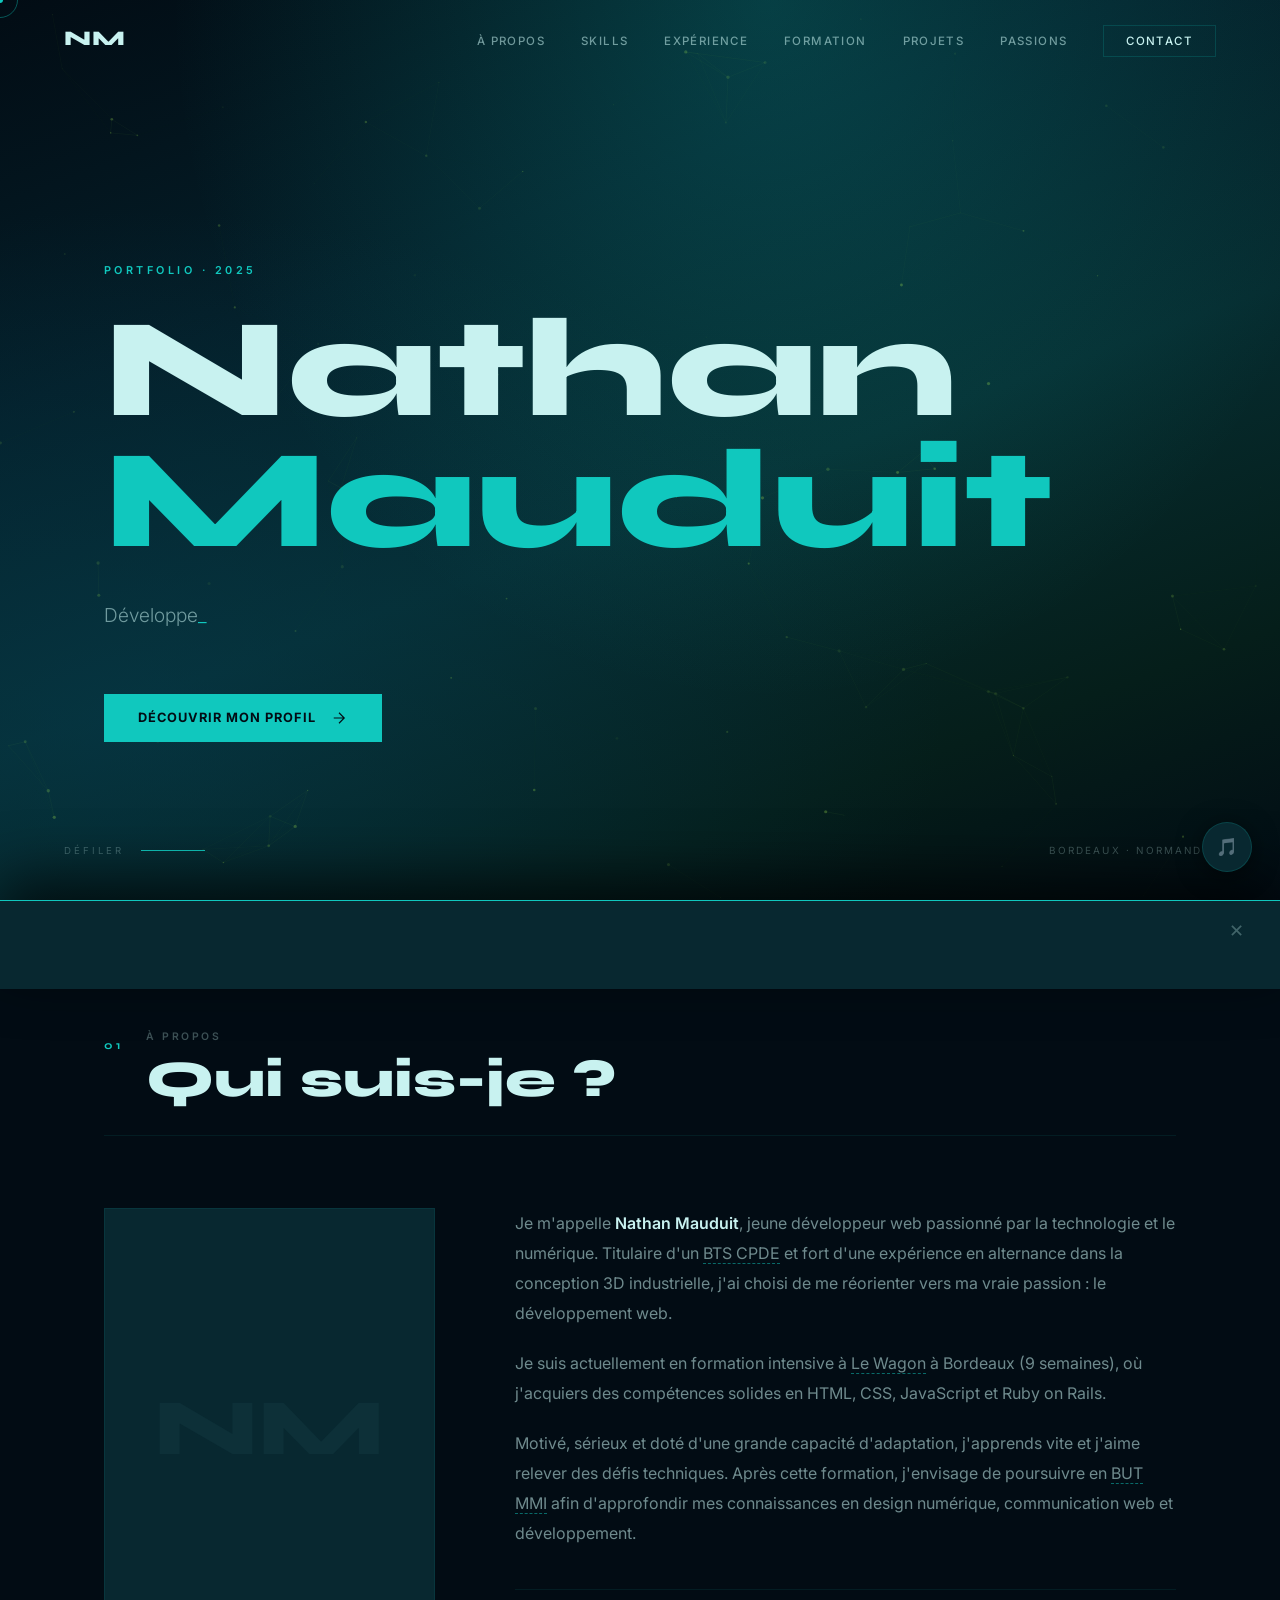
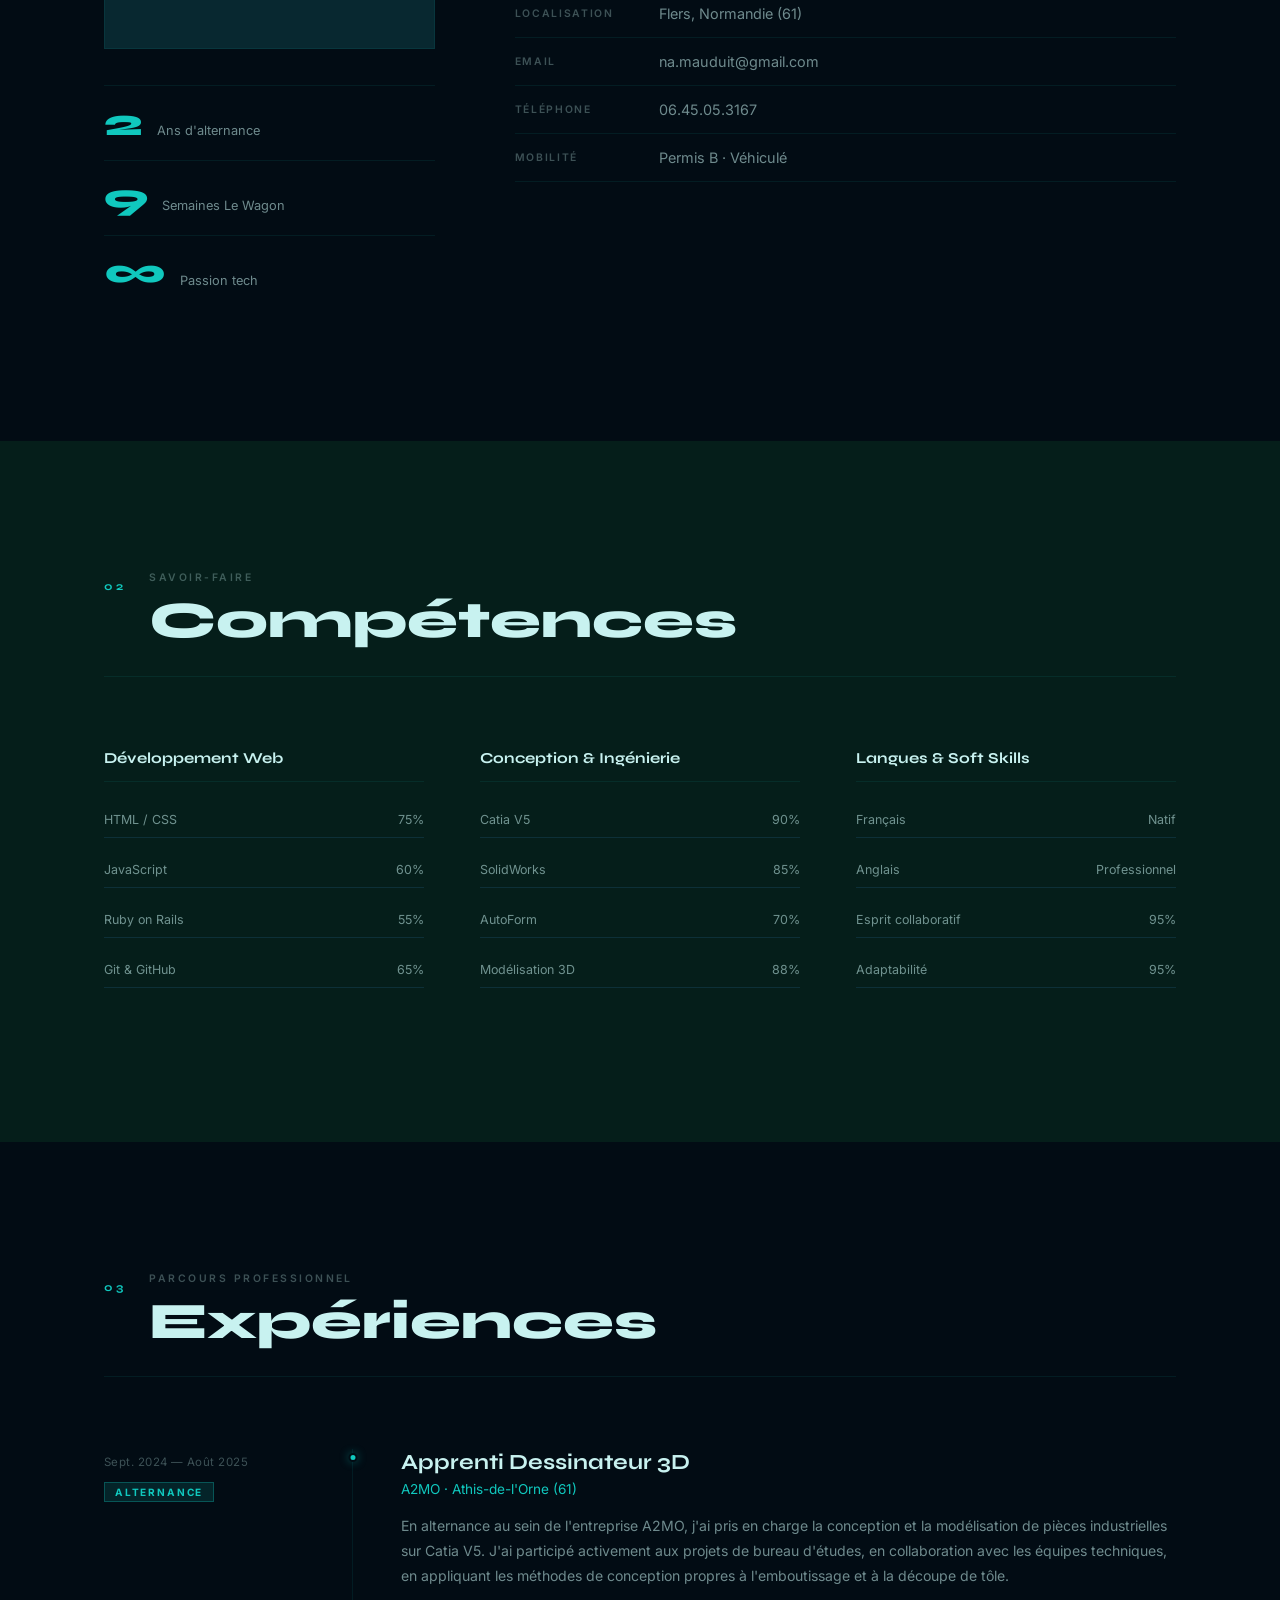
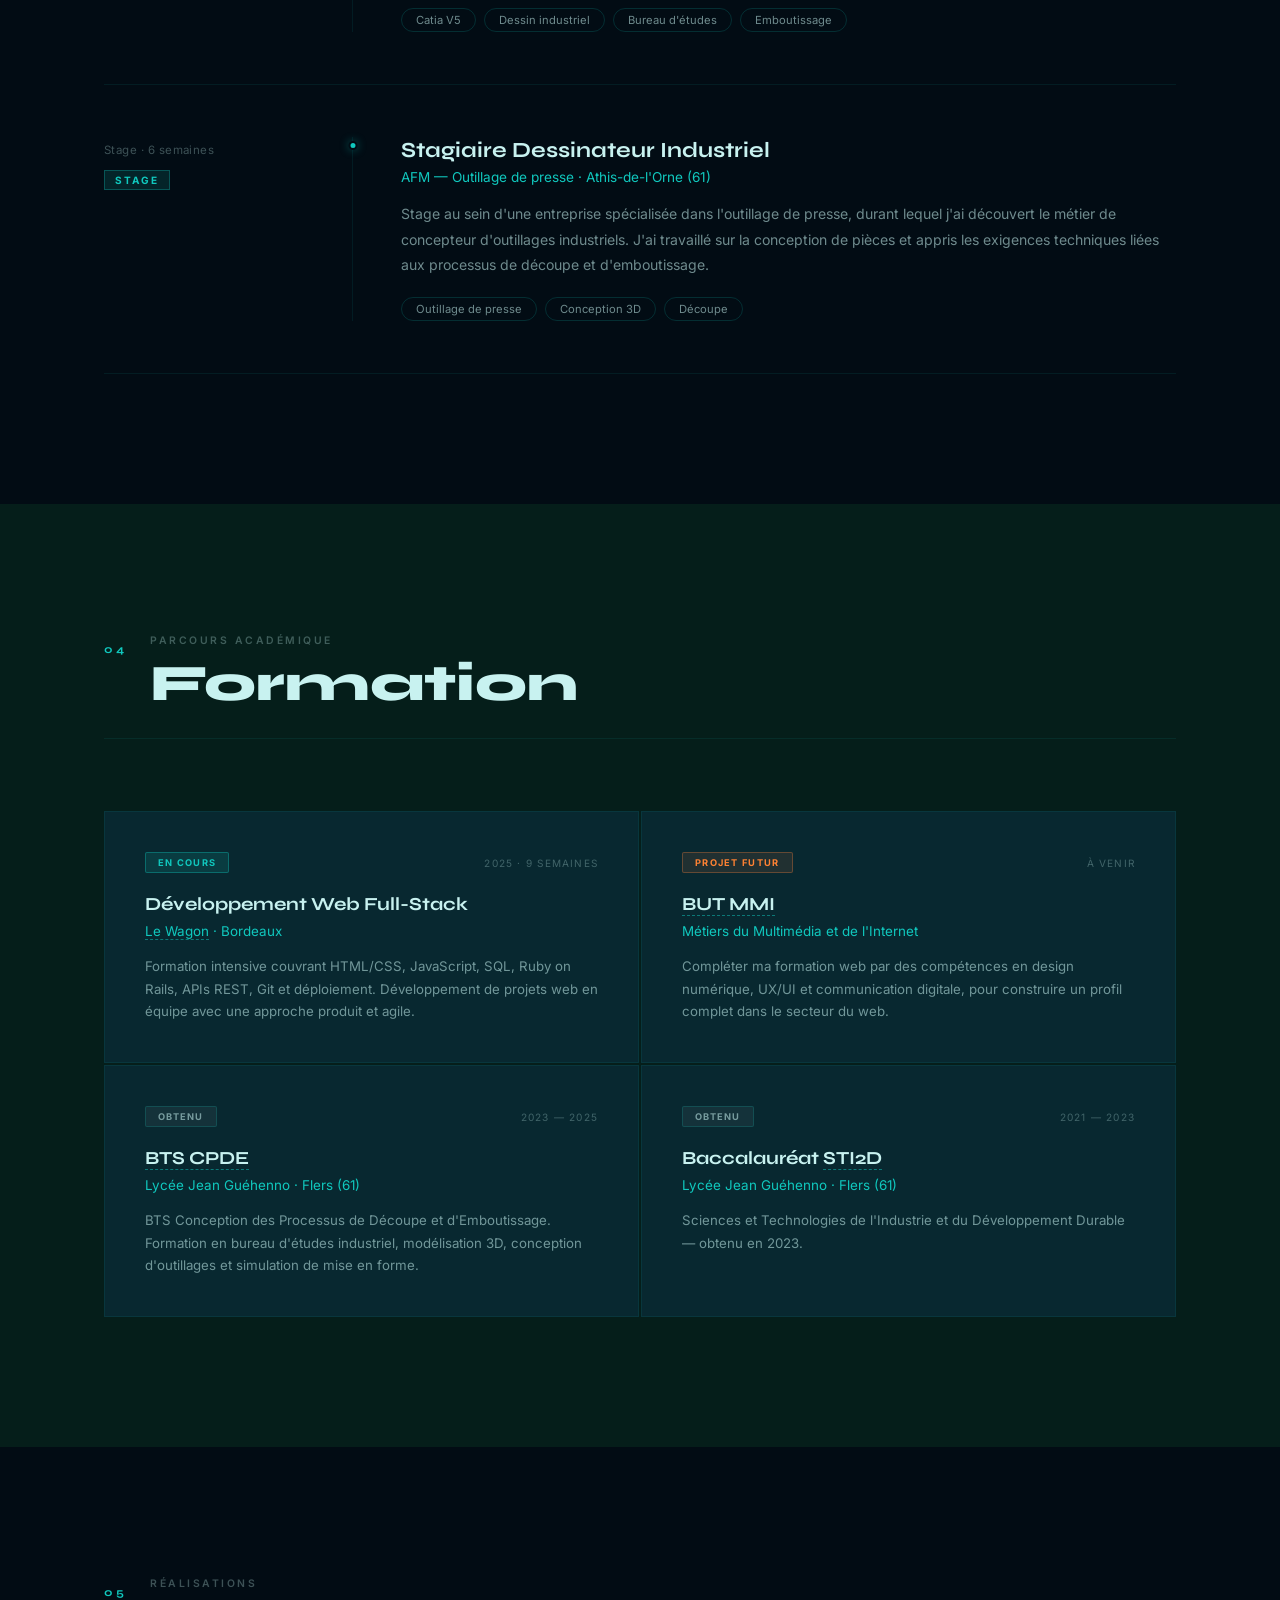
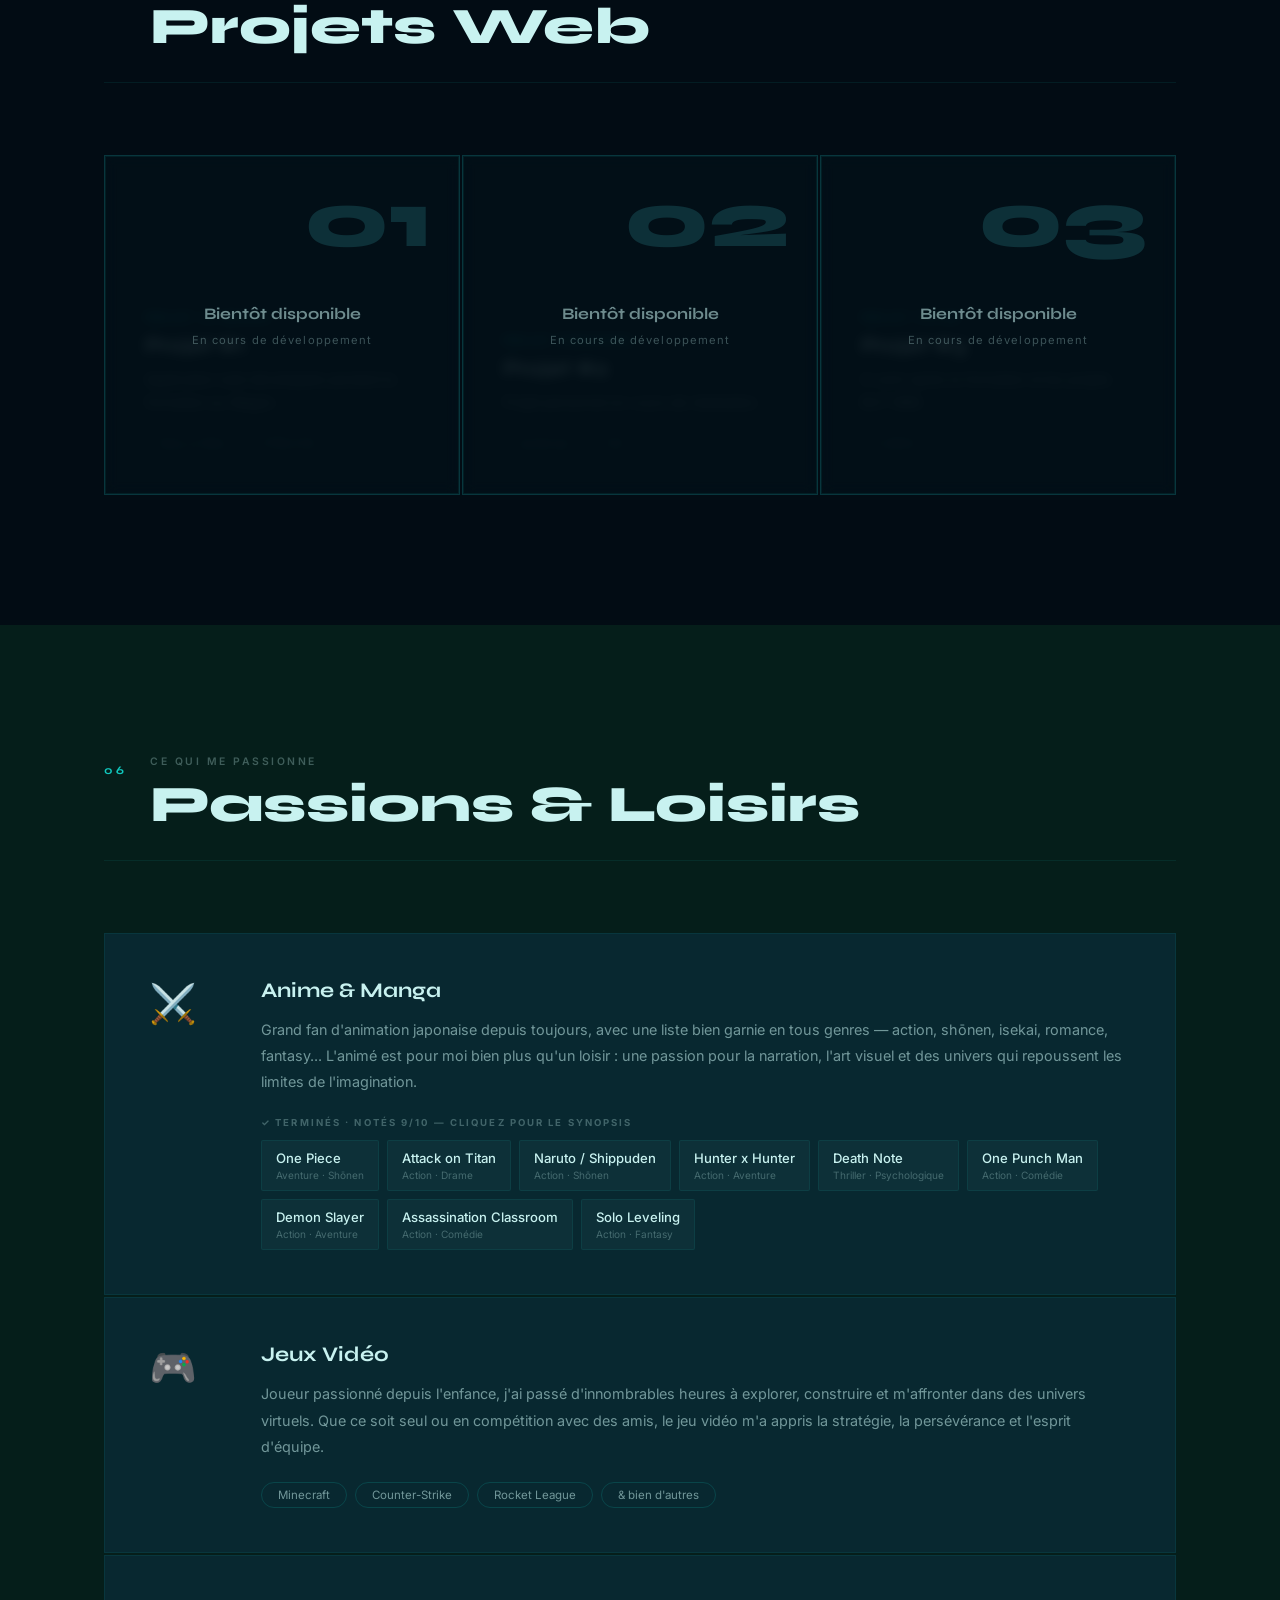
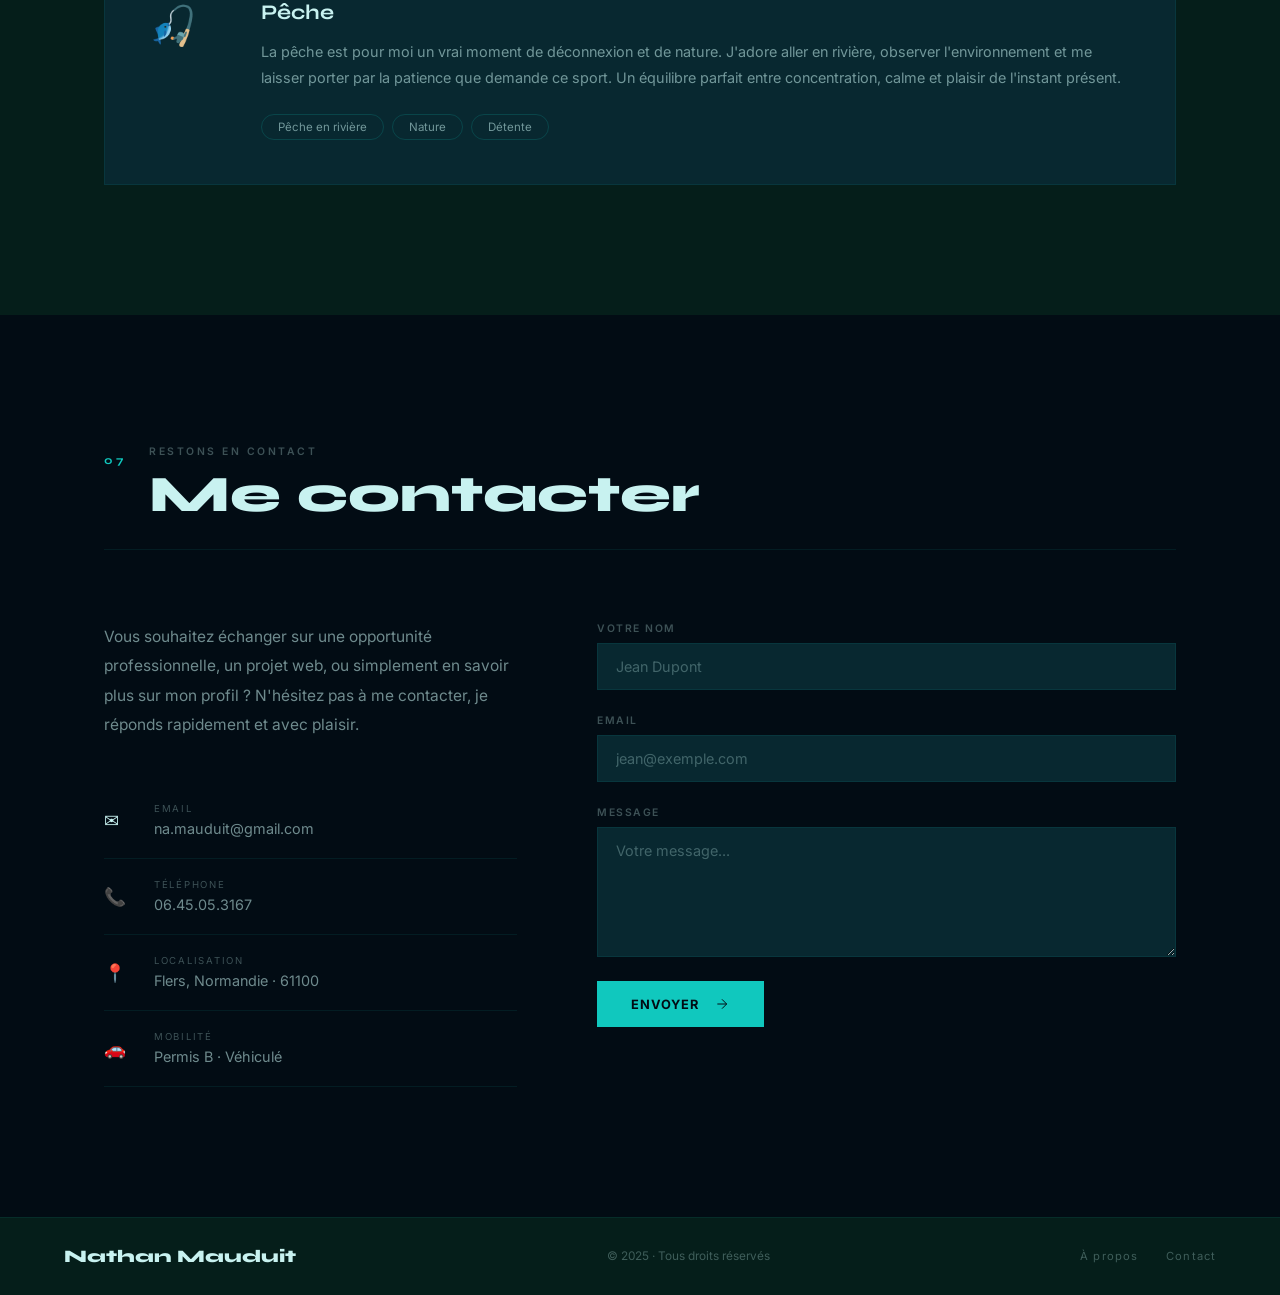
==== index.html @ 398c3f6e "Rename portfolio.html to index.html for GitHub Pages" ====
<!DOCTYPE html>
<html lang="fr">
<head>
    <meta charset="UTF-8">
    <meta name="viewport" content="width=device-width, initial-scale=1.0">
    <title>Nathan Mauduit — Portfolio</title>
    <link rel="preconnect" href="https://fonts.googleapis.com">
    <link rel="preconnect" href="https://fonts.gstatic.com" crossorigin>
    <link href="https://fonts.googleapis.com/css2?family=Syne:wght@400;500;600;700;800&family=Inter:wght@300;400;500;600&display=swap" rel="stylesheet">
    <link rel="stylesheet" href="style.css">
</head>
<body>

<!-- ══ CURSOR ══════════════════════════════════════════════════════ -->
<div id="cursor-dot"></div>
<div id="cursor-ring"></div>

<!-- ══ LOADER ══════════════════════════════════════════════════════ -->
<div id="loader">
    <div class="loader-text">NM</div>
    <div class="loader-bar"><div class="loader-fill"></div></div>
</div>

<!-- ══ AUDIO ═══════════════════════════════════════════════════════ -->
<audio id="bg-music" loop preload="auto">
    <source src="music/zelda.mp3" type="audio/mpeg">
</audio>
<div id="volume-wrap">
    <span>🔈</span>
    <input type="range" id="volume-slider" min="0" max="1" step="0.01" value="0.5">
    <span>🔊</span>
</div>
<button id="music-btn"><span class="ring"></span>🎵</button>

<!-- ══ DEF PANEL ════════════════════════════════════════════════════ -->
<div id="def-panel">
    <button id="def-close">✕</button>
    <div class="def-inner">
        <div class="def-type" id="def-type"></div>
        <div class="def-title" id="def-title"></div>
        <div class="def-body" id="def-body"></div>
        <div class="def-themes-wrap" id="def-themes"></div>
        <a id="def-link-el" href="#" target="_blank" rel="noopener noreferrer"></a>
    </div>
</div>

<!-- ══ NAV ══════════════════════════════════════════════════════════ -->
<nav id="navbar">
    <a href="#" class="nav-logo">NM</a>
    <ul class="nav-links">
        <li><a href="#about">À propos</a></li>
        <li><a href="#skills">Skills</a></li>
        <li><a href="#experience">Expérience</a></li>
        <li><a href="#education">Formation</a></li>
        <li><a href="#projects">Projets</a></li>
        <li><a href="#passions">Passions</a></li>
        <li><a href="#contact" class="nav-cta">Contact</a></li>
    </ul>
</nav>

<!-- ══ HERO ═════════════════════════════════════════════════════════ -->
<section id="hero">
    <canvas id="particles"></canvas>
    <div class="hero-inner">
        <div class="hero-tag">Portfolio · 2025</div>
        <h1 class="hero-name">
            <span class="line" style="--d:.1s">Nathan</span>
            <span class="line accent-line" style="--d:.28s">Mauduit</span>
        </h1>
        <p class="hero-sub">
            <span id="typewriter"></span><span class="cursor">_</span>
        </p>
        <a href="#about" class="btn-main">
            <span>Découvrir mon profil</span>
            <svg viewBox="0 0 24 24" fill="none" stroke="currentColor" stroke-width="1.5"><path d="M5 12h14M12 5l7 7-7 7"/></svg>
        </a>
    </div>
    <div class="hero-scroll">
        <span>Défiler</span>
        <div class="scroll-line"></div>
    </div>
    <div class="hero-badge">Bordeaux · Normandie</div>
</section>

<!-- ══ ABOUT ═════════════════════════════════════════════════════════ -->
<section id="about">
    <div class="container">
        <div class="sec-header">
            <span class="sec-num">01</span>
            <div>
                <p class="sec-label">À propos</p>
                <h2 class="sec-title reveal-up">Qui suis-je ?</h2>
            </div>
        </div>
        <div class="about-grid">
            <div class="about-left reveal-left">
                <div class="photo-inner">
                    <span class="photo-initials">NM</span>
                </div>
                <div class="about-stats">
                    <div class="stat-item">
                        <span class="stat-num">2</span>
                        <span class="stat-label">Ans d'alternance</span>
                    </div>
                    <div class="stat-item">
                        <span class="stat-num">9</span>
                        <span class="stat-label">Semaines Le Wagon</span>
                    </div>
                    <div class="stat-item">
                        <span class="stat-num">∞</span>
                        <span class="stat-label">Passion tech</span>
                    </div>
                </div>
            </div>
            <div class="about-content reveal-right">
                <p>Je m'appelle <strong>Nathan Mauduit</strong>, jeune développeur web passionné par la technologie et le numérique. Titulaire d'un <span class="term-link" data-def="cpde">BTS CPDE</span> et fort d'une expérience en alternance dans la conception 3D industrielle, j'ai choisi de me réorienter vers ma vraie passion : le développement web.</p>
                <p>Je suis actuellement en formation intensive à <span class="term-link" data-def="wagon">Le Wagon</span> à Bordeaux (9 semaines), où j'acquiers des compétences solides en HTML, CSS, JavaScript et Ruby on Rails.</p>
                <p>Motivé, sérieux et doté d'une grande capacité d'adaptation, j'apprends vite et j'aime relever des défis techniques. Après cette formation, j'envisage de poursuivre en <span class="term-link" data-def="mmi">BUT MMI</span> afin d'approfondir mes connaissances en design numérique, communication web et développement.</p>
                <div class="about-meta">
                    <div class="meta-row"><span class="meta-k">Localisation</span><span class="meta-v">Flers, Normandie (61)</span></div>
                    <div class="meta-row"><span class="meta-k">Email</span><span class="meta-v">na.mauduit@gmail.com</span></div>
                    <div class="meta-row"><span class="meta-k">Téléphone</span><span class="meta-v">06.45.05.3167</span></div>
                    <div class="meta-row"><span class="meta-k">Mobilité</span><span class="meta-v">Permis B · Véhiculé</span></div>
                </div>
            </div>
        </div>
    </div>
</section>

<!-- ══ SKILLS ════════════════════════════════════════════════════════ -->
<section id="skills">
    <div class="container">
        <div class="sec-header">
            <span class="sec-num">02</span>
            <div>
                <p class="sec-label">Savoir-faire</p>
                <h2 class="sec-title reveal-up">Compétences</h2>
            </div>
        </div>
        <div class="skills-wrap reveal-up">
            <div class="skill-group">
                <h4>Développement Web</h4>
                <div class="skill-bar-item"><div class="sb-header"><span>HTML / CSS</span><span>75%</span></div><div class="sb-track"><div class="sb-fill" data-w="75"></div></div></div>
                <div class="skill-bar-item"><div class="sb-header"><span>JavaScript</span><span>60%</span></div><div class="sb-track"><div class="sb-fill" data-w="60"></div></div></div>
                <div class="skill-bar-item"><div class="sb-header"><span>Ruby on Rails</span><span>55%</span></div><div class="sb-track"><div class="sb-fill" data-w="55"></div></div></div>
                <div class="skill-bar-item"><div class="sb-header"><span>Git & GitHub</span><span>65%</span></div><div class="sb-track"><div class="sb-fill" data-w="65"></div></div></div>
            </div>
            <div class="skill-group">
                <h4>Conception & Ingénierie</h4>
                <div class="skill-bar-item"><div class="sb-header"><span>Catia V5</span><span>90%</span></div><div class="sb-track"><div class="sb-fill" data-w="90"></div></div></div>
                <div class="skill-bar-item"><div class="sb-header"><span>SolidWorks</span><span>85%</span></div><div class="sb-track"><div class="sb-fill" data-w="85"></div></div></div>
                <div class="skill-bar-item"><div class="sb-header"><span>AutoForm</span><span>70%</span></div><div class="sb-track"><div class="sb-fill" data-w="70"></div></div></div>
                <div class="skill-bar-item"><div class="sb-header"><span>Modélisation 3D</span><span>88%</span></div><div class="sb-track"><div class="sb-fill" data-w="88"></div></div></div>
            </div>
            <div class="skill-group">
                <h4>Langues & Soft Skills</h4>
                <div class="skill-bar-item"><div class="sb-header"><span>Français</span><span>Natif</span></div><div class="sb-track"><div class="sb-fill" data-w="100"></div></div></div>
                <div class="skill-bar-item"><div class="sb-header"><span>Anglais</span><span>Professionnel</span></div><div class="sb-track"><div class="sb-fill" data-w="80"></div></div></div>
                <div class="skill-bar-item"><div class="sb-header"><span>Esprit collaboratif</span><span>95%</span></div><div class="sb-track"><div class="sb-fill" data-w="95"></div></div></div>
                <div class="skill-bar-item"><div class="sb-header"><span>Adaptabilité</span><span>95%</span></div><div class="sb-track"><div class="sb-fill" data-w="95"></div></div></div>
            </div>
        </div>
    </div>
</section>

<!-- ══ EXPERIENCE ════════════════════════════════════════════════════ -->
<section id="experience">
    <div class="container">
        <div class="sec-header">
            <span class="sec-num">03</span>
            <div>
                <p class="sec-label">Parcours professionnel</p>
                <h2 class="sec-title reveal-up">Expériences</h2>
            </div>
        </div>
        <div class="timeline">
            <div class="tl-item reveal-up">
                <div class="tl-left">
                    <span class="tl-date">Sept. 2024 — Août 2025</span>
                    <span class="tl-type">Alternance</span>
                </div>
                <div class="tl-spine"><div class="tl-dot"></div></div>
                <div class="tl-right">
                    <h3 class="tl-role">Apprenti Dessinateur 3D</h3>
                    <p class="tl-company">A2MO · Athis-de-l'Orne (61)</p>
                    <p class="tl-desc">En alternance au sein de l'entreprise A2MO, j'ai pris en charge la conception et la modélisation de pièces industrielles sur Catia V5. J'ai participé activement aux projets de bureau d'études, en collaboration avec les équipes techniques, en appliquant les méthodes de conception propres à l'emboutissage et à la découpe de tôle.</p>
                    <div class="tl-tags"><span>Catia V5</span><span>Dessin industriel</span><span>Bureau d'études</span><span>Emboutissage</span></div>
                </div>
            </div>
            <div class="tl-item reveal-up" style="--d:.1s">
                <div class="tl-left">
                    <span class="tl-date">Stage · 6 semaines</span>
                    <span class="tl-type">Stage</span>
                </div>
                <div class="tl-spine"><div class="tl-dot"></div></div>
                <div class="tl-right">
                    <h3 class="tl-role">Stagiaire Dessinateur Industriel</h3>
                    <p class="tl-company">AFM — Outillage de presse · Athis-de-l'Orne (61)</p>
                    <p class="tl-desc">Stage au sein d'une entreprise spécialisée dans l'outillage de presse, durant lequel j'ai découvert le métier de concepteur d'outillages industriels. J'ai travaillé sur la conception de pièces et appris les exigences techniques liées aux processus de découpe et d'emboutissage.</p>
                    <div class="tl-tags"><span>Outillage de presse</span><span>Conception 3D</span><span>Découpe</span></div>
                </div>
            </div>
        </div>
    </div>
</section>

<!-- ══ EDUCATION ══════════════════════════════════════════════════════ -->
<section id="education">
    <div class="container">
        <div class="sec-header">
            <span class="sec-num">04</span>
            <div>
                <p class="sec-label">Parcours académique</p>
                <h2 class="sec-title reveal-up">Formation</h2>
            </div>
        </div>
        <div class="edu-grid">
            <div class="edu-card reveal-up">
                <div class="edu-card-top"><span class="edu-badge badge-active">En cours</span><span class="edu-year">2025 · 9 semaines</span></div>
                <h3 class="edu-degree">Développement Web Full-Stack</h3>
                <p class="edu-school"><span class="term-link" data-def="wagon">Le Wagon</span> · Bordeaux</p>
                <p class="edu-desc">Formation intensive couvrant HTML/CSS, JavaScript, SQL, Ruby on Rails, APIs REST, Git et déploiement. Développement de projets web en équipe avec une approche produit et agile.</p>
            </div>
            <div class="edu-card reveal-up" style="--d:.1s">
                <div class="edu-card-top"><span class="edu-badge badge-future">Projet futur</span><span class="edu-year">À venir</span></div>
                <h3 class="edu-degree"><span class="term-link" data-def="mmi">BUT MMI</span></h3>
                <p class="edu-school">Métiers du Multimédia et de l'Internet</p>
                <p class="edu-desc">Compléter ma formation web par des compétences en design numérique, UX/UI et communication digitale, pour construire un profil complet dans le secteur du web.</p>
            </div>
            <div class="edu-card reveal-up" style="--d:.2s">
                <div class="edu-card-top"><span class="edu-badge badge-obtained">Obtenu</span><span class="edu-year">2023 — 2025</span></div>
                <h3 class="edu-degree"><span class="term-link" data-def="cpde">BTS CPDE</span></h3>
                <p class="edu-school">Lycée Jean Guéhenno · Flers (61)</p>
                <p class="edu-desc">BTS Conception des Processus de Découpe et d'Emboutissage. Formation en bureau d'études industriel, modélisation 3D, conception d'outillages et simulation de mise en forme.</p>
            </div>
            <div class="edu-card reveal-up" style="--d:.3s">
                <div class="edu-card-top"><span class="edu-badge badge-obtained">Obtenu</span><span class="edu-year">2021 — 2023</span></div>
                <h3 class="edu-degree">Baccalauréat <span class="term-link" data-def="sti2d">STI2D</span></h3>
                <p class="edu-school">Lycée Jean Guéhenno · Flers (61)</p>
                <p class="edu-desc">Sciences et Technologies de l'Industrie et du Développement Durable — obtenu en 2023.</p>
            </div>
        </div>
    </div>
</section>

<!-- ══ PROJECTS ═══════════════════════════════════════════════════════ -->
<section id="projects">
    <div class="container">
        <div class="sec-header">
            <span class="sec-num">05</span>
            <div>
                <p class="sec-label">Réalisations</p>
                <h2 class="sec-title reveal-up">Projets Web</h2>
            </div>
        </div>
        <div class="projects-grid">
            <div class="project-card reveal-up">
                <div class="project-coming-overlay"><span>Bientôt disponible</span><small>En cours de développement</small></div>
                <div class="project-num">01</div>
                <span class="project-type">Projet Le Wagon</span>
                <h3 class="project-name">Projet #1</h3>
                <p class="project-desc">Application web développée pendant la formation au Wagon.</p>
                <div class="project-tags"><span>Ruby on Rails</span><span>HTML/CSS</span></div>
            </div>
            <div class="project-card reveal-up" style="--d:.12s">
                <div class="project-coming-overlay"><span>Bientôt disponible</span><small>En cours de développement</small></div>
                <div class="project-num">02</div>
                <span class="project-type">Projet personnel</span>
                <h3 class="project-name">Projet #2</h3>
                <p class="project-desc">Projet personnel en cours de réalisation.</p>
                <div class="project-tags"><span>JavaScript</span><span>CSS</span></div>
            </div>
            <div class="project-card reveal-up" style="--d:.24s">
                <div class="project-coming-overlay"><span>Bientôt disponible</span><small>En cours de développement</small></div>
                <div class="project-num">03</div>
                <span class="project-type">Projet futur</span>
                <h3 class="project-name">Projet #3</h3>
                <p class="project-desc">À venir après la formation et les projets BUT MMI.</p>
                <div class="project-tags"><span>À définir</span></div>
            </div>
        </div>
    </div>
</section>

<!-- ══ PASSIONS ═══════════════════════════════════════════════════════ -->
<section id="passions">
    <div class="container">
        <div class="sec-header">
            <span class="sec-num">06</span>
            <div>
                <p class="sec-label">Ce qui me passionne</p>
                <h2 class="sec-title reveal-up">Passions & Loisirs</h2>
            </div>
        </div>
        <div class="passions-grid">
            <div class="passion-card reveal-up">
                <div class="passion-icon-wrap">⚔️</div>
                <div class="passion-body">
                    <h3>Anime & Manga</h3>
                    <p>Grand fan d'animation japonaise depuis toujours, avec une liste bien garnie en tous genres — action, shōnen, isekai, romance, fantasy... L'animé est pour moi bien plus qu'un loisir : une passion pour la narration, l'art visuel et des univers qui repoussent les limites de l'imagination.</p>
                    <div class="anime-list">
                        <div class="anime-list-label">✓ Terminés · notés 9/10 — cliquez pour le synopsis</div>
                        <div class="anime-cards-grid">
                            <div class="anime-card-item" data-def="onepiece"><span class="anime-card-title">One Piece</span><span class="anime-card-genre">Aventure · Shōnen</span></div>
                            <div class="anime-card-item" data-def="aot"><span class="anime-card-title">Attack on Titan</span><span class="anime-card-genre">Action · Drame</span></div>
                            <div class="anime-card-item" data-def="naruto"><span class="anime-card-title">Naruto / Shippuden</span><span class="anime-card-genre">Action · Shōnen</span></div>
                            <div class="anime-card-item" data-def="hxh"><span class="anime-card-title">Hunter x Hunter</span><span class="anime-card-genre">Action · Aventure</span></div>
                            <div class="anime-card-item" data-def="deathnote"><span class="anime-card-title">Death Note</span><span class="anime-card-genre">Thriller · Psychologique</span></div>
                            <div class="anime-card-item" data-def="opm"><span class="anime-card-title">One Punch Man</span><span class="anime-card-genre">Action · Comédie</span></div>
                            <div class="anime-card-item" data-def="demonslayer"><span class="anime-card-title">Demon Slayer</span><span class="anime-card-genre">Action · Aventure</span></div>
                            <div class="anime-card-item" data-def="assassin"><span class="anime-card-title">Assassination Classroom</span><span class="anime-card-genre">Action · Comédie</span></div>
                            <div class="anime-card-item" data-def="sololeveling"><span class="anime-card-title">Solo Leveling</span><span class="anime-card-genre">Action · Fantasy</span></div>
                        </div>
                    </div>
                </div>
            </div>
            <div class="passion-card reveal-up" style="--d:.15s">
                <div class="passion-icon-wrap">🎮</div>
                <div class="passion-body">
                    <h3>Jeux Vidéo</h3>
                    <p>Joueur passionné depuis l'enfance, j'ai passé d'innombrables heures à explorer, construire et m'affronter dans des univers virtuels. Que ce soit seul ou en compétition avec des amis, le jeu vidéo m'a appris la stratégie, la persévérance et l'esprit d'équipe.</p>
                    <div class="passion-tags"><span>Minecraft</span><span>Counter-Strike</span><span>Rocket League</span><span>& bien d'autres</span></div>
                </div>
            </div>
            <div class="passion-card reveal-up" style="--d:.3s">
                <div class="passion-icon-wrap">🎣</div>
                <div class="passion-body">
                    <h3>Pêche</h3>
                    <p>La pêche est pour moi un vrai moment de déconnexion et de nature. J'adore aller en rivière, observer l'environnement et me laisser porter par la patience que demande ce sport. Un équilibre parfait entre concentration, calme et plaisir de l'instant présent.</p>
                    <div class="passion-tags"><span>Pêche en rivière</span><span>Nature</span><span>Détente</span></div>
                </div>
            </div>
        </div>
    </div>
</section>

<!-- ══ CONTACT ════════════════════════════════════════════════════════ -->
<section id="contact">
    <div class="container">
        <div class="sec-header">
            <span class="sec-num">07</span>
            <div>
                <p class="sec-label">Restons en contact</p>
                <h2 class="sec-title reveal-up">Me contacter</h2>
            </div>
        </div>
        <div class="contact-grid">
            <div class="contact-info reveal-left">
                <p class="contact-intro">Vous souhaitez échanger sur une opportunité professionnelle, un projet web, ou simplement en savoir plus sur mon profil ? N'hésitez pas à me contacter, je réponds rapidement et avec plaisir.</p>
                <div class="contact-items">
                    <div class="c-item"><span class="c-icon">✉</span><div><span class="c-label">Email</span><span class="c-val">na.mauduit@gmail.com</span></div></div>
                    <div class="c-item"><span class="c-icon">📞</span><div><span class="c-label">Téléphone</span><span class="c-val">06.45.05.3167</span></div></div>
                    <div class="c-item"><span class="c-icon">📍</span><div><span class="c-label">Localisation</span><span class="c-val">Flers, Normandie · 61100</span></div></div>
                    <div class="c-item"><span class="c-icon">🚗</span><div><span class="c-label">Mobilité</span><span class="c-val">Permis B · Véhiculé</span></div></div>
                </div>
            </div>
            <form class="contact-form reveal-right" onsubmit="submitForm(event)">
                <div class="form-group"><label>Votre nom</label><input type="text" placeholder="Jean Dupont" required></div>
                <div class="form-group"><label>Email</label><input type="email" placeholder="jean@exemple.com" required></div>
                <div class="form-group"><label>Message</label><textarea placeholder="Votre message..." required></textarea></div>
                <button type="submit" class="btn-submit">
                    <span>Envoyer</span>
                    <svg viewBox="0 0 24 24" fill="none" stroke="currentColor" stroke-width="1.5"><path d="M5 12h14M12 5l7 7-7 7"/></svg>
                </button>
            </form>
        </div>
    </div>
</section>

<!-- ══ FOOTER ═════════════════════════════════════════════════════════ -->
<footer>
    <span class="foot-logo">Nathan Mauduit</span>
    <p>© 2025 · Tous droits réservés</p>
    <div class="foot-links">
        <a href="#about">À propos</a>
        <a href="#contact">Contact</a>
    </div>
</footer>

<script src="script.js"></script>
</body>
</html>
---- style.css ----
*, *::before, *::after { margin: 0; padding: 0; box-sizing: border-box; }

:root {
    --bg:          #020C14;
    --bg2:         #051E1A;
    --surface:     #082830;
    --surface2:    #0D3038;
    --border:      rgba(16,200,190,0.09);
    --border2:     rgba(16,200,190,0.18);
    --text:        #C8F2F0;
    --text-dim:    rgba(200,242,240,0.55);
    --text-muted:  rgba(200,242,240,0.30);
    --accent:      #10C8BE;
    --accent-dim:  rgba(16,200,190,0.12);
}

html { scroll-behavior: auto; }

body {
    font-family: 'Inter', sans-serif;
    background: var(--bg);
    color: var(--text);
    overflow-x: hidden;
    cursor: none;
}
body::before {
    content: '';
    position: fixed; inset: 0; z-index: -1; pointer-events: none;
    background:
        radial-gradient(ellipse at 70% 5%, rgba(16,200,190,0.08) 0%, transparent 50%),
        radial-gradient(ellipse at 15% 90%, rgba(5,80,60,0.12) 0%, transparent 45%);
}

/* ── CUSTOM CURSOR ──────────────────────────────── */
#cursor-dot {
    position: fixed; z-index: 9999; pointer-events: none;
    width: 6px; height: 6px; border-radius: 50%;
    background: var(--accent);
    left: 0; top: 0;
    transform: translate(-50%, -50%);
}
#cursor-ring {
    position: fixed; z-index: 9998; pointer-events: none;
    width: 36px; height: 36px; border-radius: 50%;
    border: 1px solid rgba(16,200,190,0.4);
    left: 0; top: 0;
    transform: translate(-50%, -50%);
    transition: width .25s ease, height .25s ease, border-color .25s ease;
}
body:has(a:hover, button:hover) #cursor-ring {
    width: 54px; height: 54px;
    border-color: var(--accent);
}

/* ── LOADER ─────────────────────────────────────── */
#loader {
    position: fixed; inset: 0; z-index: 99999;
    background: var(--bg);
    display: flex; flex-direction: column; align-items: center; justify-content: center;
    gap: 28px;
    transition: opacity .7s ease .1s, visibility .7s ease .1s;
}
#loader.hidden { opacity: 0; visibility: hidden; }
.loader-text {
    font-family: 'Syne', sans-serif;
    font-size: 3.5rem; font-weight: 800;
    color: var(--accent); letter-spacing: .08em;
}
.loader-bar {
    width: 180px; height: 1px;
    background: var(--surface2); overflow: hidden;
}
.loader-fill {
    height: 100%; width: 0;
    background: var(--accent);
    animation: loadFill 1.3s cubic-bezier(.4,0,.2,1) forwards;
}
@keyframes loadFill { from{width:0} to{width:100%} }

/* ── SELECTION ──────────────────────────────────── */
::selection { background: var(--accent); color: var(--bg); }

/* ── NAV ────────────────────────────────────────── */
nav {
    position: fixed; top: 0; left: 0; right: 0; z-index: 1000;
    display: flex; align-items: center; justify-content: space-between;
    padding: 26px 64px;
    transition: padding .35s, background .35s, border-color .35s;
    border-bottom: 1px solid transparent;
}
nav.scrolled {
    padding: 16px 64px;
    background: rgba(2,12,20,.94);
    backdrop-filter: blur(20px);
    border-bottom-color: var(--border);
}
.nav-logo {
    font-family: 'Syne', sans-serif;
    font-size: 1.3rem; font-weight: 800;
    color: var(--text); text-decoration: none; letter-spacing: .04em;
}
.nav-links { display: flex; align-items: center; gap: 36px; list-style: none; }
.nav-links a {
    font-size: .72rem; font-weight: 500; letter-spacing: .12em;
    text-transform: uppercase; color: var(--text-dim);
    text-decoration: none; transition: color .25s;
}
.nav-links a:hover { color: var(--text); }
.nav-cta {
    padding: 8px 22px;
    border: 1px solid var(--border2);
    color: var(--text) !important;
    transition: background .25s, border-color .25s, color .25s !important;
}
.nav-cta:hover {
    background: var(--accent) !important;
    border-color: var(--accent) !important;
    color: var(--bg) !important;
}

/* ── CONTAINER ──────────────────────────────────── */
.container { max-width: 1200px; margin: 0 auto; padding: 0 64px; }
section { padding: 130px 0; }

/* ── SECTION HEADER ─────────────────────────────── */
.sec-header {
    display: flex; align-items: flex-start; gap: 24px;
    margin-bottom: 72px; padding-bottom: 28px;
    border-bottom: 1px solid var(--border);
}
.sec-num {
    font-family: 'Syne', sans-serif;
    font-size: .72rem; font-weight: 700; letter-spacing: .22em;
    color: var(--accent); margin-top: 8px; flex-shrink: 0;
}
.sec-label {
    font-size: .65rem; font-weight: 600; letter-spacing: .24em;
    text-transform: uppercase; color: var(--text-muted); margin-bottom: 10px;
}
.sec-title {
    font-family: 'Syne', sans-serif;
    font-size: clamp(2rem,4vw,3.2rem); font-weight: 800;
    color: var(--text); line-height: 1.05;
}

/* ── REVEAL ANIMATIONS ──────────────────────────── */
.reveal-up, .reveal-left, .reveal-right {
    opacity: 0;
    transition: opacity .75s ease calc(var(--d, 0s)), transform .75s ease calc(var(--d, 0s));
}
.reveal-up    { transform: translateY(48px); }
.reveal-left  { transform: translateX(-48px); }
.reveal-right { transform: translateX(48px); }
.revealed     { opacity: 1 !important; transform: none !important; }

/* ── HERO ───────────────────────────────────────── */
#hero {
    position: relative; min-height: 100vh;
    display: flex; align-items: center;
    overflow: hidden;
    background:
        radial-gradient(ellipse at 60% 0%, rgba(16,200,190,0.22) 0%, transparent 55%),
        radial-gradient(ellipse at 10% 80%, rgba(5,60,80,0.5) 0%, transparent 50%),
        linear-gradient(160deg, #020C14 0%, #041E28 30%, #062C30 55%, #051E1A 80%, #020C14 100%);
}
#particles { position: absolute; inset: 0; width: 100%; height: 100%; }
.hero-inner {
    position: relative; z-index: 2;
    padding: 0 64px; max-width: 1200px; margin: 0 auto; width: 100%;
    padding-top: 100px;
}
.hero-tag {
    display: inline-block;
    font-size: .68rem; font-weight: 600; letter-spacing: .32em;
    text-transform: uppercase; color: var(--accent);
    margin-bottom: 28px;
    opacity: 0; animation: fadeUp .7s ease .6s forwards;
}
.hero-name {
    font-family: 'Syne', sans-serif;
    font-size: clamp(4.5rem,11vw,10rem); font-weight: 800;
    line-height: .93; margin-bottom: 36px; color: var(--text);
}
.hero-name .line {
    display: block; overflow: hidden;
    opacity: 0; animation: slideUp .95s cubic-bezier(.16,1,.3,1) var(--d) forwards;
}
.accent-line { color: var(--accent); }
.hero-sub {
    font-size: clamp(.95rem,1.6vw,1.2rem); font-weight: 300;
    color: var(--text-dim); margin-bottom: 52px; min-height: 2em;
    opacity: 0; animation: fadeUp .7s ease .75s forwards;
}
.cursor { color: var(--accent); }
.btn-main {
    display: inline-flex; align-items: center; gap: 14px;
    padding: 15px 34px;
    background: var(--accent); color: var(--bg);
    text-decoration: none; font-size: .8rem; font-weight: 700;
    letter-spacing: .08em; text-transform: uppercase;
    transition: background .25s, transform .25s, box-shadow .25s;
    opacity: 0; animation: fadeUp .7s ease .95s forwards;
}
.btn-main svg { width: 18px; height: 18px; transition: transform .3s; }
.btn-main:hover { background: #28DDD4; transform: translateY(-3px); box-shadow: 0 12px 32px rgba(16,200,190,.25); }
.btn-main:hover svg { transform: translateX(5px); }

.hero-scroll {
    position: absolute; bottom: 44px; left: 64px; z-index: 2;
    display: flex; align-items: center; gap: 16px;
    opacity: 0; animation: fadeUp .7s ease 1.2s forwards;
}
.hero-scroll span { font-size: .6rem; letter-spacing: .32em; text-transform: uppercase; color: var(--text-muted); }
.scroll-line { width: 64px; height: 1px; background: var(--border2); overflow: hidden; position: relative; }
.scroll-line::after {
    content: ''; position: absolute; inset: 0;
    background: var(--accent);
    animation: scanLine 2.2s ease-in-out infinite;
}
@keyframes scanLine { 0%{transform:translateX(-100%)} 100%{transform:translateX(200%)} }

.hero-badge {
    position: absolute; bottom: 44px; right: 64px; z-index: 2;
    font-size: .62rem; letter-spacing: .22em; text-transform: uppercase;
    color: var(--text-muted);
    opacity: 0; animation: fadeUp .7s ease 1.2s forwards;
}

@keyframes slideUp { from{opacity:0;transform:translateY(70px)} to{opacity:1;transform:none} }
@keyframes fadeUp  { from{opacity:0;transform:translateY(22px)} to{opacity:1;transform:none} }

/* ── ABOUT ──────────────────────────────────────── */
#about { background: var(--bg); }
.about-grid { display: grid; grid-template-columns: 1fr 2fr; gap: 80px; align-items: start; }
.about-left { display: flex; flex-direction: column; gap: 36px; }
.photo-inner {
    aspect-ratio: 3/4; background: var(--surface);
    border: 1px solid var(--border);
    display: flex; align-items: center; justify-content: center;
}
.photo-initials {
    font-family: 'Syne', sans-serif;
    font-size: 5rem; font-weight: 800; color: var(--surface2);
}
.about-stats { display: flex; flex-direction: column; }
.stat-item {
    display: flex; align-items: baseline; gap: 14px;
    padding: 18px 0; border-top: 1px solid var(--border);
}
.stat-num {
    font-family: 'Syne', sans-serif;
    font-size: 2.4rem; font-weight: 800; color: var(--accent); line-height: 1;
}
.stat-label { font-size: .8rem; color: var(--text-dim); }

.about-content p { font-size: 1rem; line-height: 1.88; color: var(--text-dim); margin-bottom: 20px; }
.about-content strong { color: var(--text); font-weight: 600; }
.about-meta { margin-top: 40px; border-top: 1px solid var(--border); }
.meta-row {
    display: flex; align-items: center; gap: 24px;
    padding: 15px 0; border-bottom: 1px solid var(--border);
}
.meta-k {
    font-size: .65rem; font-weight: 600; letter-spacing: .16em;
    text-transform: uppercase; color: var(--text-muted); width: 120px; flex-shrink: 0;
}
.meta-v { font-size: .9rem; color: var(--text-dim); }

/* ── SKILLS ─────────────────────────────────────── */
#skills { background: var(--bg2); }
.skills-wrap { display: grid; grid-template-columns: repeat(3,1fr); gap: 56px; }
.skill-group h4 {
    font-family: 'Syne', sans-serif;
    font-size: .95rem; font-weight: 700; color: var(--text); margin-bottom: 30px;
    padding-bottom: 14px; border-bottom: 1px solid var(--border);
}
.skill-bar-item { margin-bottom: 24px; }
.sb-header {
    display: flex; justify-content: space-between;
    font-size: .78rem; color: var(--text-dim); margin-bottom: 10px;
}
.sb-track { height: 1px; background: var(--surface2); overflow: hidden; }
.sb-fill {
    height: 100%; width: 0;
    background: var(--accent);
    transition: width 1.5s cubic-bezier(.4,0,.2,1);
}

/* ── EXPERIENCE ─────────────────────────────────── */
#experience { background: var(--bg); }
.timeline { display: flex; flex-direction: column; }
.tl-item {
    display: grid; grid-template-columns: 200px 1px 1fr;
    gap: 0 48px; padding: 52px 0;
    border-bottom: 1px solid var(--border);
}
.tl-item:first-child { padding-top: 0; }
.tl-left { display: flex; flex-direction: column; gap: 10px; padding-top: 4px; }
.tl-date { font-size: .72rem; color: var(--text-muted); letter-spacing: .04em; line-height: 1.6; }
.tl-type {
    font-size: .63rem; font-weight: 700; letter-spacing: .18em;
    text-transform: uppercase; color: var(--accent);
    display: inline-block; padding: 3px 10px;
    border: 1px solid rgba(16,200,190,.3); background: var(--accent-dim);
    width: fit-content;
}
.tl-spine { width: 1px; background: var(--border); position: relative; align-self: stretch; }
.tl-dot {
    width: 9px; height: 9px; border-radius: 50%;
    background: var(--accent); border: 2px solid var(--bg);
    position: absolute; top: 4px; left: 50%; transform: translateX(-50%);
    box-shadow: 0 0 10px rgba(16,200,190,.4);
}
.tl-role {
    font-family: 'Syne', sans-serif;
    font-size: 1.35rem; font-weight: 700; color: var(--text); margin-bottom: 6px;
}
.tl-company { font-size: .85rem; color: var(--accent); margin-bottom: 16px; }
.tl-desc { font-size: .88rem; line-height: 1.78; color: var(--text-dim); margin-bottom: 20px; }
.tl-tags { display: flex; flex-wrap: wrap; gap: 8px; }
.tl-tags span {
    padding: 4px 14px; border: 1px solid var(--border2);
    font-size: .7rem; color: var(--text-dim); border-radius: 20px;
}

/* ── EDUCATION ──────────────────────────────────── */
#education { background: var(--bg2); }
.edu-grid { display: grid; grid-template-columns: repeat(2,1fr); gap: 2px; }
.edu-card {
    background: var(--surface); padding: 40px;
    border: 1px solid var(--border);
    position: relative; overflow: hidden;
    transition: border-color .3s, transform .3s;
}
.edu-card::after {
    content: ''; position: absolute; top: 0; left: 0; right: 0; height: 2px;
    background: var(--accent); transform: scaleX(0); transform-origin: left;
    transition: transform .4s ease;
}
.edu-card:hover { border-color: var(--border2); transform: translateY(-4px); }
.edu-card:hover::after { transform: scaleX(1); }
.edu-card-top { display: flex; align-items: center; justify-content: space-between; margin-bottom: 20px; }
.edu-badge {
    font-size: .58rem; font-weight: 700; letter-spacing: .14em;
    text-transform: uppercase; padding: 4px 12px; border-radius: 2px;
}
.badge-active   { background: var(--accent-dim); color: var(--accent); border: 1px solid rgba(16,200,190,.35); }
.badge-future   { background: rgba(255,130,60,.1); color: #FF8233; border: 1px solid rgba(255,130,60,.3); }
.badge-obtained { background: rgba(255,255,255,.05); color: var(--text-dim); border: 1px solid var(--border2); }
.edu-year {
    font-size: .63rem; letter-spacing: .12em;
    text-transform: uppercase; color: var(--text-muted);
}
.edu-degree {
    font-family: 'Syne', sans-serif;
    font-size: 1.15rem; font-weight: 700; color: var(--text); margin-bottom: 8px;
}
.edu-school { font-size: .84rem; color: var(--accent); margin-bottom: 16px; }
.edu-desc { font-size: .83rem; line-height: 1.68; color: var(--text-dim); }

/* ── PROJECTS ───────────────────────────────────── */
#projects { background: var(--bg); }
.projects-grid { display: grid; grid-template-columns: repeat(3,1fr); gap: 2px; }
.project-card {
    background: var(--surface); padding: 40px;
    border: 1px solid var(--border);
    position: relative; overflow: hidden;
    min-height: 340px; display: flex; flex-direction: column; justify-content: flex-end;
    transition: border-color .3s, transform .3s;
}
.project-card:hover { border-color: var(--border2); transform: translateY(-5px); }
.project-coming-overlay {
    position: absolute; inset: 0;
    background: rgba(2,12,20,.88); backdrop-filter: blur(6px);
    display: flex; flex-direction: column; align-items: center; justify-content: center; gap: 10px;
    border: 1px solid var(--border);
}
.project-coming-overlay span {
    font-family: 'Syne', sans-serif;
    font-size: 1rem; font-weight: 700; color: var(--text-dim);
}
.project-coming-overlay small { font-size: .7rem; color: var(--text-muted); letter-spacing: .1em; }
.project-num {
    position: absolute; top: 24px; right: 28px;
    font-family: 'Syne', sans-serif; font-size: 5rem; font-weight: 800;
    color: var(--surface2); line-height: 1; user-select: none;
    transition: color .3s;
}
.project-card:hover .project-num { color: rgba(16,200,190,.05); }
.project-type {
    font-size: .62rem; font-weight: 600; letter-spacing: .2em;
    text-transform: uppercase; color: var(--accent); margin-bottom: 10px; display: block;
}
.project-name {
    font-family: 'Syne', sans-serif;
    font-size: 1.3rem; font-weight: 700; color: var(--text); margin-bottom: 10px;
}
.project-desc { font-size: .84rem; line-height: 1.7; color: var(--text-dim); margin-bottom: 18px; }
.project-tags { display: flex; flex-wrap: wrap; gap: 6px; }
.project-tags span {
    padding: 3px 12px; border: 1px solid var(--border2);
    font-size: .68rem; color: var(--text-muted); border-radius: 20px;
}

/* ── PASSIONS ───────────────────────────────────── */
#passions { background: var(--bg2); }
.passions-grid { display: flex; flex-direction: column; gap: 2px; }
.passion-card {
    display: grid; grid-template-columns: 72px 1fr; gap: 40px; padding: 44px;
    background: var(--surface); border: 1px solid var(--border);
    transition: border-color .3s;
}
.passion-card:hover { border-color: var(--border2); }
.passion-icon-wrap { font-size: 2.4rem; padding-top: 2px; }
.passion-body h3 {
    font-family: 'Syne', sans-serif;
    font-size: 1.3rem; font-weight: 700; color: var(--text); margin-bottom: 14px;
}
.passion-body p { font-size: .9rem; line-height: 1.82; color: var(--text-dim); margin-bottom: 22px; }
.passion-tags { display: flex; flex-wrap: wrap; gap: 8px; }
.passion-tags span {
    padding: 5px 16px; border: 1px solid var(--border2);
    font-size: .72rem; color: var(--text-dim); border-radius: 20px;
}

.anime-list { margin-top: 20px; }
.anime-list-label {
    font-size: .6rem; font-weight: 700; letter-spacing: .22em;
    text-transform: uppercase; color: var(--text-muted); margin-bottom: 12px;
}
.anime-cards-grid { display: flex; flex-wrap: wrap; gap: 8px; margin-top: 10px; }
.anime-card-item {
    display: flex; flex-direction: column; gap: 3px;
    padding: 9px 14px;
    background: var(--surface2); border: 1px solid var(--border);
    border-radius: 2px; cursor: pointer;
    transition: border-color .22s, transform .22s;
}
.anime-card-item:hover { border-color: var(--accent); transform: translateY(-2px); }
.anime-card-title { font-size: .82rem; font-weight: 500; color: var(--text); }
.anime-card-genre { font-size: .63rem; color: var(--text-muted); }

/* ── CONTACT ────────────────────────────────────── */
#contact { background: var(--bg); }
.contact-grid { display: grid; grid-template-columns: 1fr 1.4fr; gap: 80px; align-items: start; }
.contact-intro { font-size: .97rem; line-height: 1.88; color: var(--text-dim); margin-bottom: 44px; }
.contact-items { display: flex; flex-direction: column; }
.c-item {
    display: flex; align-items: center; gap: 20px;
    padding: 20px 0; border-bottom: 1px solid var(--border);
}
.c-icon { font-size: 1.1rem; width: 30px; flex-shrink: 0; }
.c-label {
    font-size: .6rem; letter-spacing: .18em; text-transform: uppercase;
    color: var(--text-muted); display: block; margin-bottom: 4px;
}
.c-val { font-size: .9rem; color: var(--text-dim); }
.contact-form { display: flex; flex-direction: column; gap: 24px; }
.form-group { display: flex; flex-direction: column; gap: 8px; }
.form-group label {
    font-size: .65rem; font-weight: 600; letter-spacing: .14em;
    text-transform: uppercase; color: var(--text-muted);
}
.form-group input, .form-group textarea {
    background: var(--surface); border: 1px solid var(--border);
    padding: 14px 18px; color: var(--text);
    font-family: 'Inter', sans-serif; font-size: .9rem;
    outline: none; transition: border-color .25s;
    border-radius: 0;
}
.form-group input::placeholder, .form-group textarea::placeholder { color: var(--text-muted); }
.form-group input:focus, .form-group textarea:focus { border-color: var(--accent); }
.form-group textarea { resize: vertical; min-height: 130px; }
.btn-submit {
    align-self: flex-start; display: inline-flex; align-items: center; gap: 14px;
    padding: 15px 34px; background: var(--accent); color: var(--bg);
    border: none; font-family: 'Inter', sans-serif; font-size: .8rem;
    font-weight: 700; letter-spacing: .08em; text-transform: uppercase;
    cursor: pointer; transition: background .25s, transform .25s, box-shadow .25s;
}
.btn-submit svg { width: 16px; height: 16px; transition: transform .3s; }
.btn-submit:hover { background: #28DDD4; transform: translateY(-3px); box-shadow: 0 12px 32px rgba(16,200,190,.22); }
.btn-submit:hover svg { transform: translateX(5px); }

/* ── FOOTER ─────────────────────────────────────── */
footer {
    background: var(--bg2); padding: 28px 64px;
    display: flex; align-items: center; justify-content: space-between;
    border-top: 1px solid var(--border);
}
.foot-logo { font-family: 'Syne', sans-serif; font-size: 1.1rem; font-weight: 800; color: var(--text); }
footer p { font-size: .74rem; color: var(--text-muted); }
.foot-links { display: flex; gap: 28px; }
.foot-links a {
    font-size: .7rem; color: var(--text-muted); text-decoration: none;
    letter-spacing: .1em; transition: color .22s;
}
.foot-links a:hover { color: var(--accent); }

/* ── MUSIC PLAYER ───────────────────────────────── */
#music-btn {
    position: fixed; bottom: 28px; right: 28px; z-index: 9999;
    width: 50px; height: 50px; border-radius: 50%;
    background: var(--surface); border: 1px solid var(--border2);
    color: var(--text); font-size: 1.1rem;
    cursor: pointer; display: flex; align-items: center; justify-content: center;
    box-shadow: 0 4px 24px rgba(0,0,0,.5); transition: all .3s; outline: none;
}
#music-btn:hover, #music-btn.playing { border-color: var(--accent); color: var(--accent); }
#music-btn .ring {
    position: absolute; inset: -8px; border-radius: 50%;
    border: 1px solid transparent; pointer-events: none; transition: border-color .3s;
}
#music-btn.playing .ring {
    border-color: rgba(16,200,190,.3);
    animation: musicRing 2.2s ease infinite;
}
@keyframes musicRing { 0%{transform:scale(1);opacity:1} 100%{transform:scale(1.7);opacity:0} }

#volume-wrap {
    position: fixed; bottom: 30px; right: 90px; z-index: 9999;
    display: flex; align-items: center; gap: 10px;
    background: var(--surface); border: 1px solid var(--border2);
    padding: 8px 14px; border-radius: 30px;
    opacity: 0; pointer-events: none; transform: translateX(12px);
    transition: opacity .35s, transform .35s;
}
#volume-wrap.show { opacity: 1; pointer-events: all; transform: translateX(0); }
#volume-wrap span { font-size: .8rem; color: var(--text-dim); user-select: none; }
#volume-slider {
    -webkit-appearance: none; appearance: none;
    width: 80px; height: 2px; border-radius: 1px; outline: none; cursor: pointer;
    background: linear-gradient(to right, var(--accent) 50%, var(--surface2) 50%);
}
#volume-slider::-webkit-slider-thumb {
    -webkit-appearance: none; width: 12px; height: 12px;
    background: var(--accent); border-radius: 50%; cursor: pointer;
}
#volume-slider::-moz-range-thumb {
    width: 12px; height: 12px; background: var(--accent);
    border-radius: 50%; border: none; cursor: pointer;
}

/* ── DEFINITION PANEL ───────────────────────────── */
#def-panel {
    position: fixed; bottom: 0; left: 0; right: 0; z-index: 8000;
    background: var(--surface);
    border-top: 1px solid var(--accent);
    padding: 32px 64px 40px;
    transform: translateY(100%);
    transition: transform .45s cubic-bezier(.4,0,.2,1);
    box-shadow: 0 -20px 60px rgba(0,0,0,.7);
    max-height: 55vh; overflow-y: auto;
}
#def-panel.open { transform: translateY(0); }
.def-inner { max-width: 900px; margin: 0 auto; }
#def-close {
    position: absolute; top: 20px; right: 36px;
    background: none; border: none; cursor: pointer;
    color: var(--text-muted); font-size: 1.1rem; transition: color .2s;
}
#def-close:hover { color: var(--accent); }
.def-type {
    font-size: .62rem; font-weight: 700; letter-spacing: .24em;
    text-transform: uppercase; color: var(--accent); margin-bottom: 10px;
}
.def-title {
    font-family: 'Syne', sans-serif;
    font-size: 1.65rem; font-weight: 800; color: var(--text); margin-bottom: 16px;
}
.def-body { font-size: .9rem; line-height: 1.82; color: var(--text-dim); margin-bottom: 16px; }
.def-themes-wrap { display: flex; flex-wrap: wrap; gap: 8px; margin-top: 10px; }
.def-theme-tag {
    padding: 3px 13px; border-radius: 20px;
    background: var(--accent-dim); border: 1px solid rgba(16,200,190,.28);
    font-size: .72rem; color: var(--accent);
}
#def-link-el {
    display: none; margin-top: 18px; color: var(--accent);
    font-size: .82rem; text-decoration: none;
    border-bottom: 1px solid rgba(16,200,190,.35); padding-bottom: 2px;
}
#def-link-el.show { display: inline-block; }
#def-link-el:hover { border-color: var(--accent); }

/* ── TERM LINKS ─────────────────────────────────── */
.term-link {
    border-bottom: 1px dashed rgba(16,200,190,.5);
    cursor: pointer; color: inherit; transition: color .2s; display: inline;
}
.term-link:hover { color: var(--accent); }

/* ── RESPONSIVE ─────────────────────────────────── */
@media (max-width: 960px) {
    .container  { padding: 0 32px; }
    nav         { padding: 20px 32px; }
    nav.scrolled{ padding: 14px 32px; }
    .nav-links  { display: none; }
    .about-grid { grid-template-columns: 1fr; }
    .skills-wrap{ grid-template-columns: 1fr; }
    .contact-grid { grid-template-columns: 1fr; }
    .edu-grid   { grid-template-columns: 1fr; }
    .projects-grid { grid-template-columns: 1fr; }
    .hero-inner { padding: 0 32px; padding-top: 100px; }
    .hero-scroll{ left: 32px; }
    .hero-badge { right: 32px; }
    footer      { padding: 24px 32px; }
}
@media (max-width: 640px) {
    section          { padding: 80px 0; }
    .hero-name       { font-size: clamp(3rem,14vw,5.5rem); }
    .sec-title       { font-size: 1.9rem; }
    .tl-item         { grid-template-columns: 1fr; gap: 16px; }
    .tl-spine        { display: none; }
    .passion-card    { grid-template-columns: 1fr; gap: 20px; }
    footer           { flex-direction: column; gap: 12px; text-align: center; padding: 22px; }
}
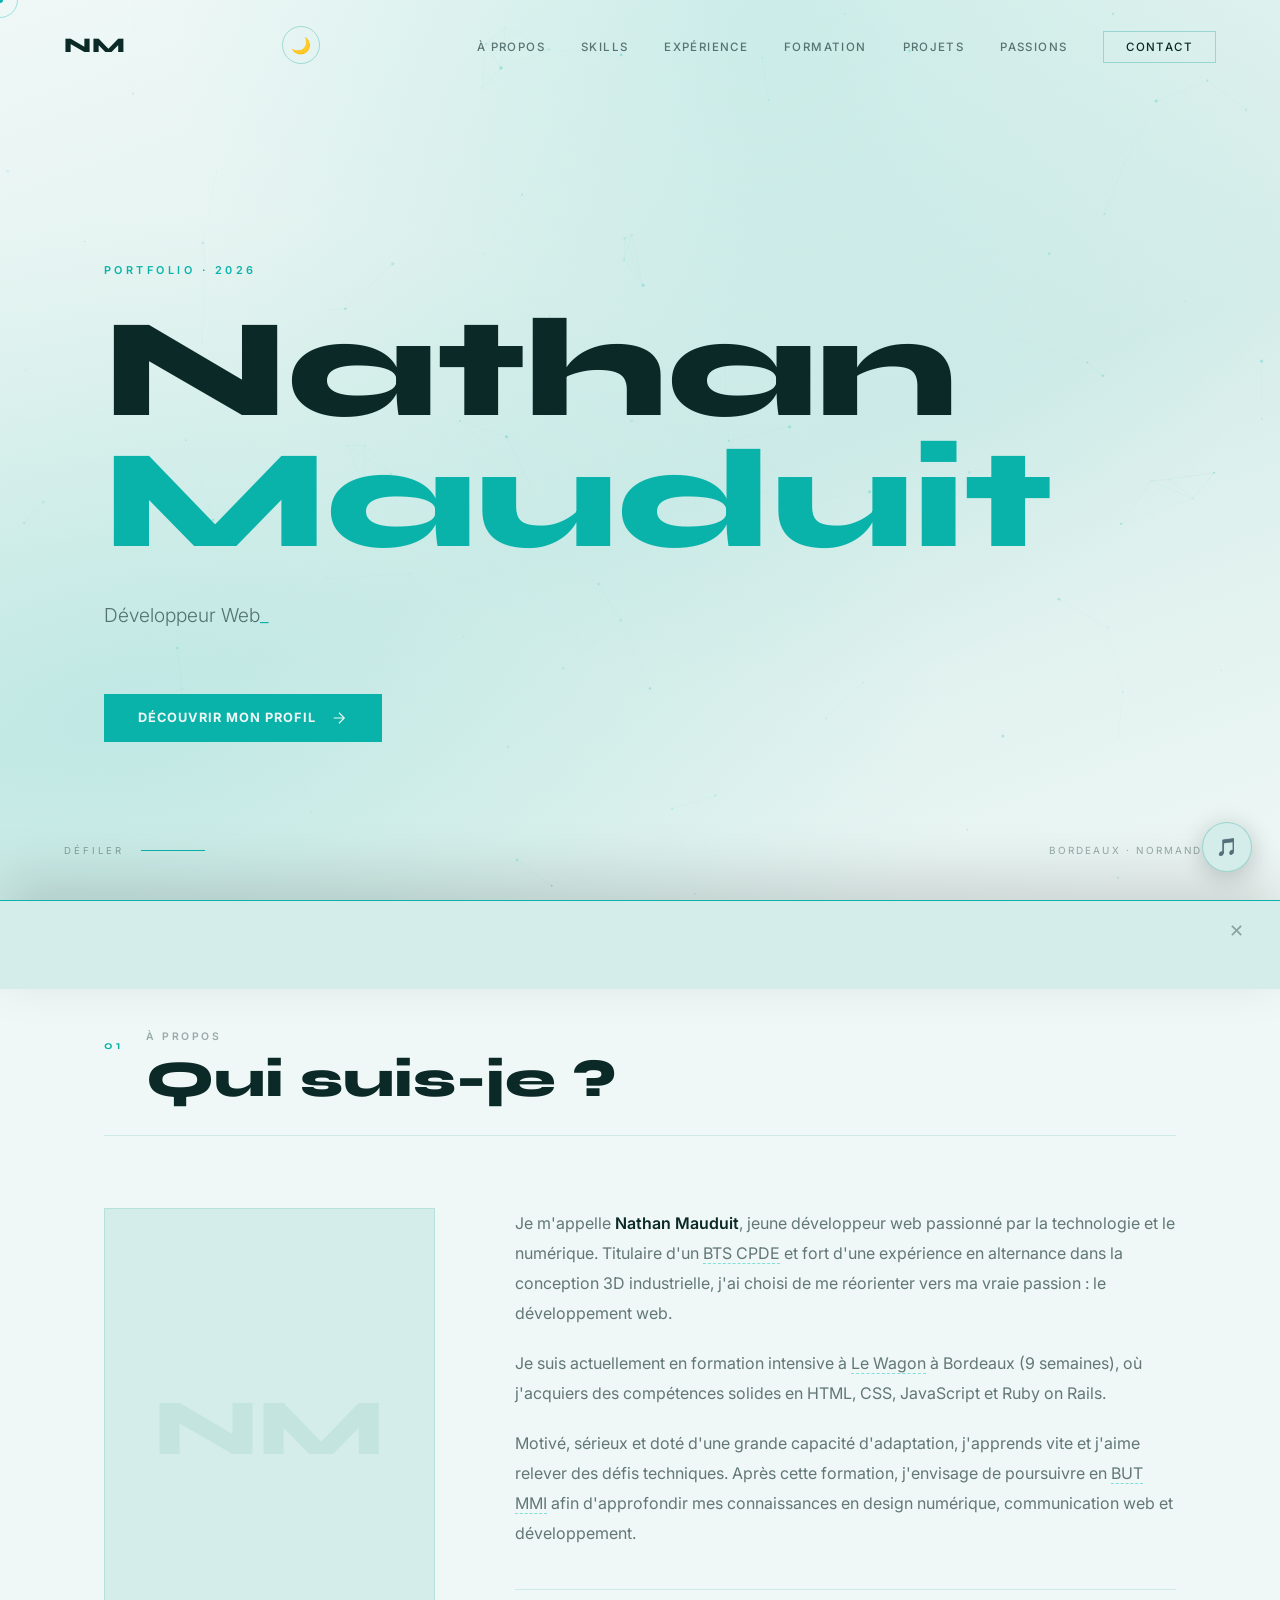
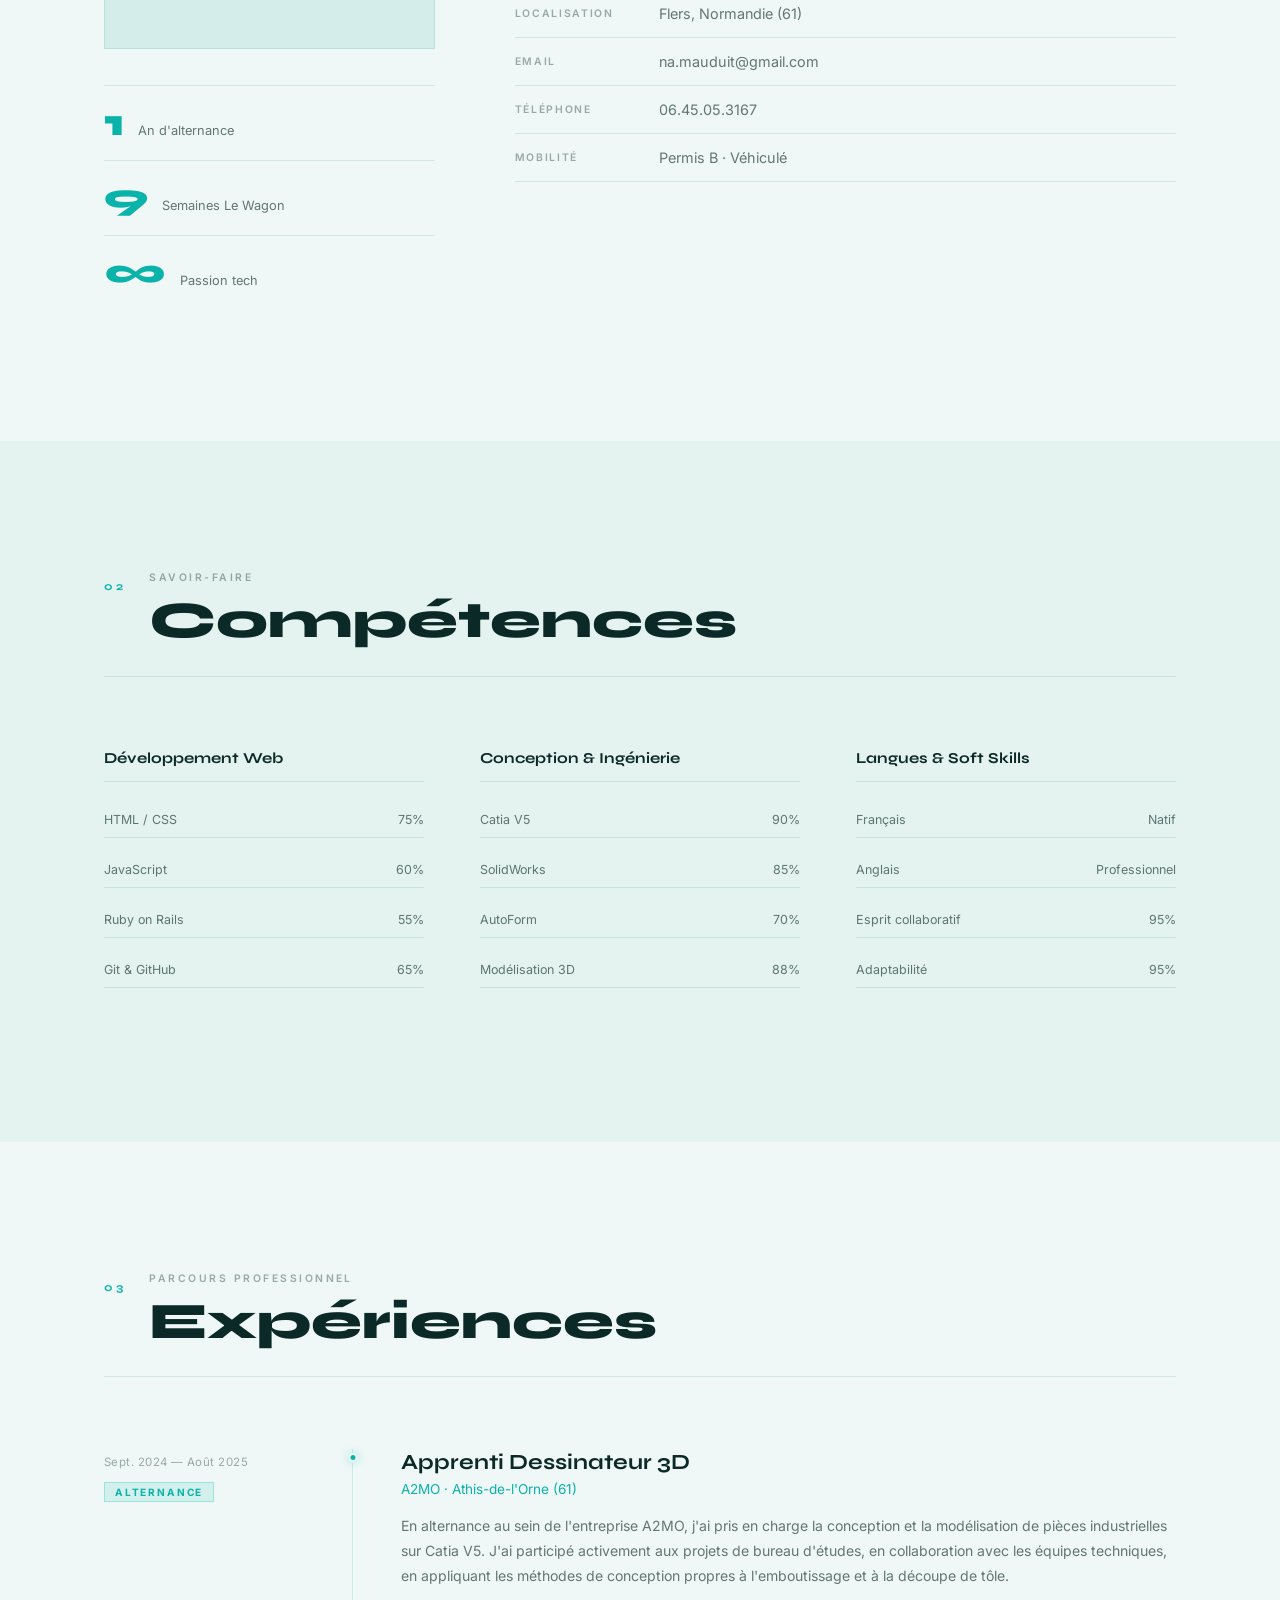
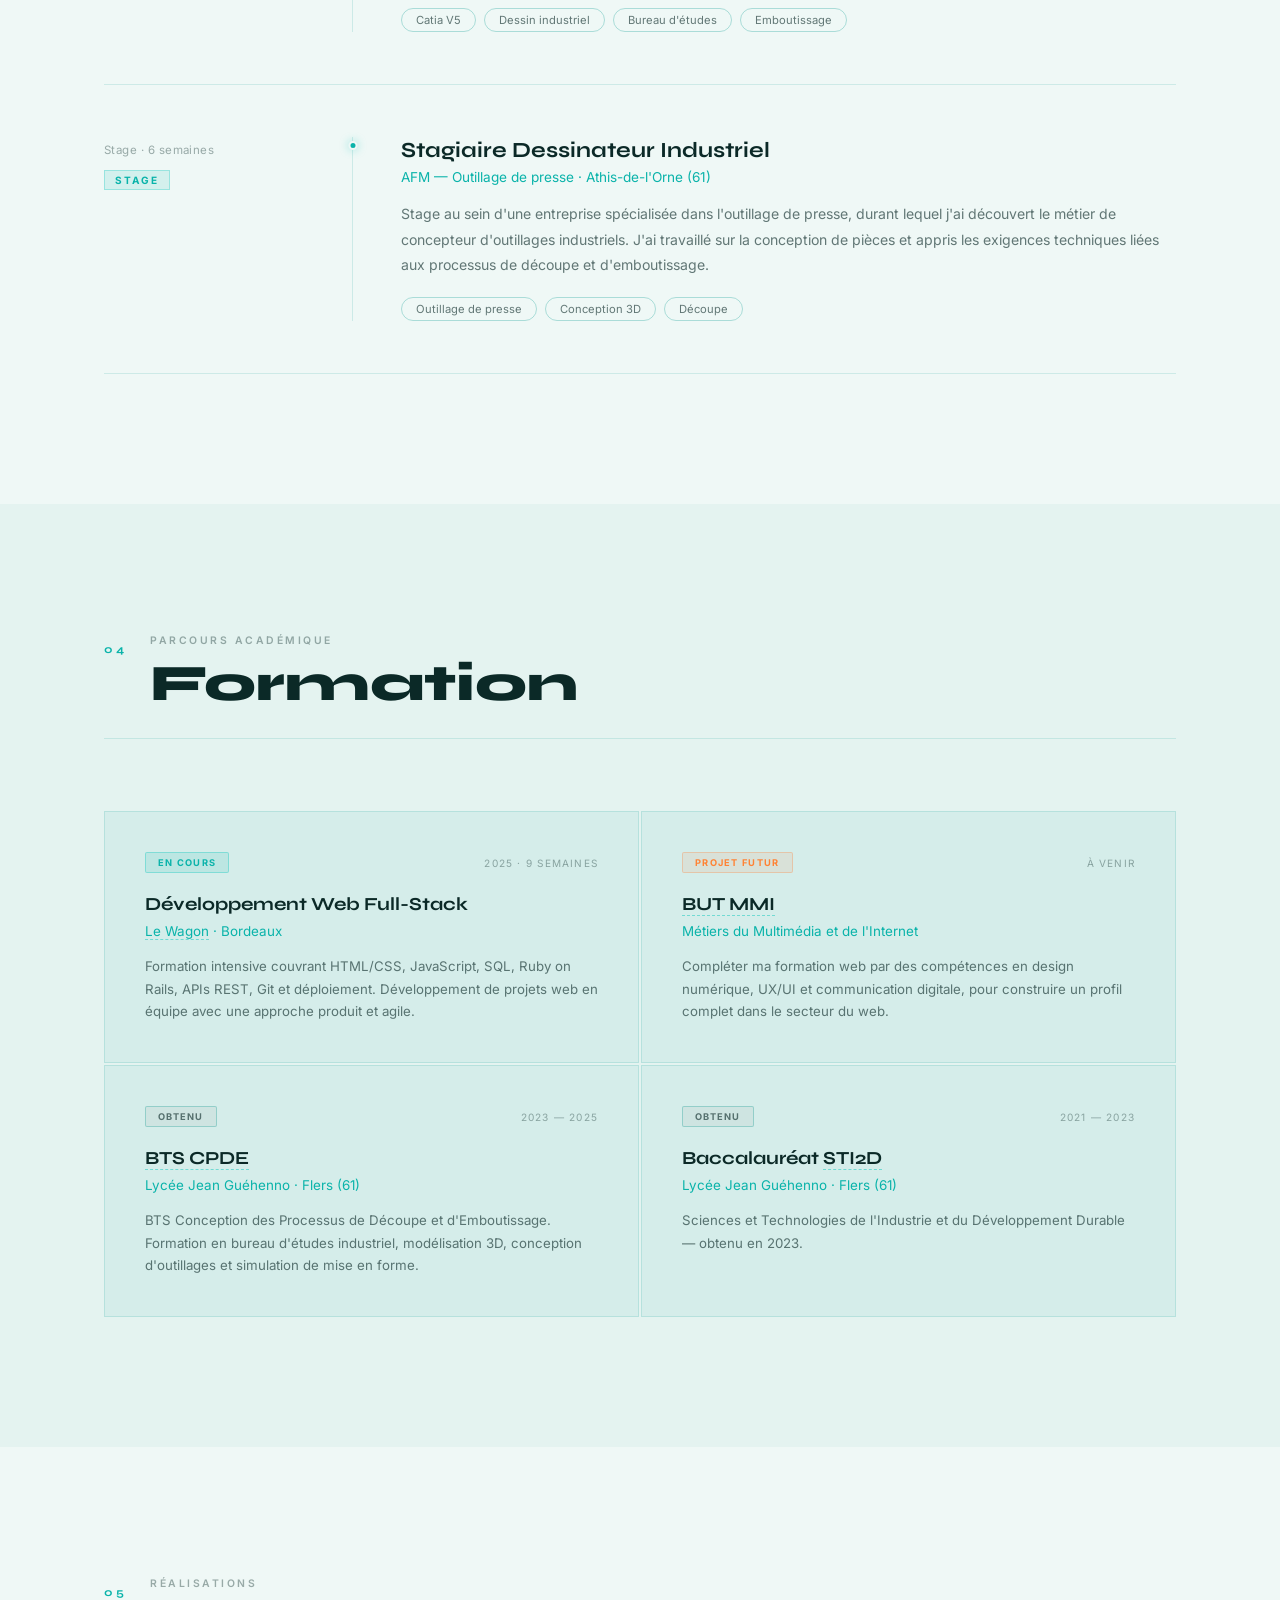
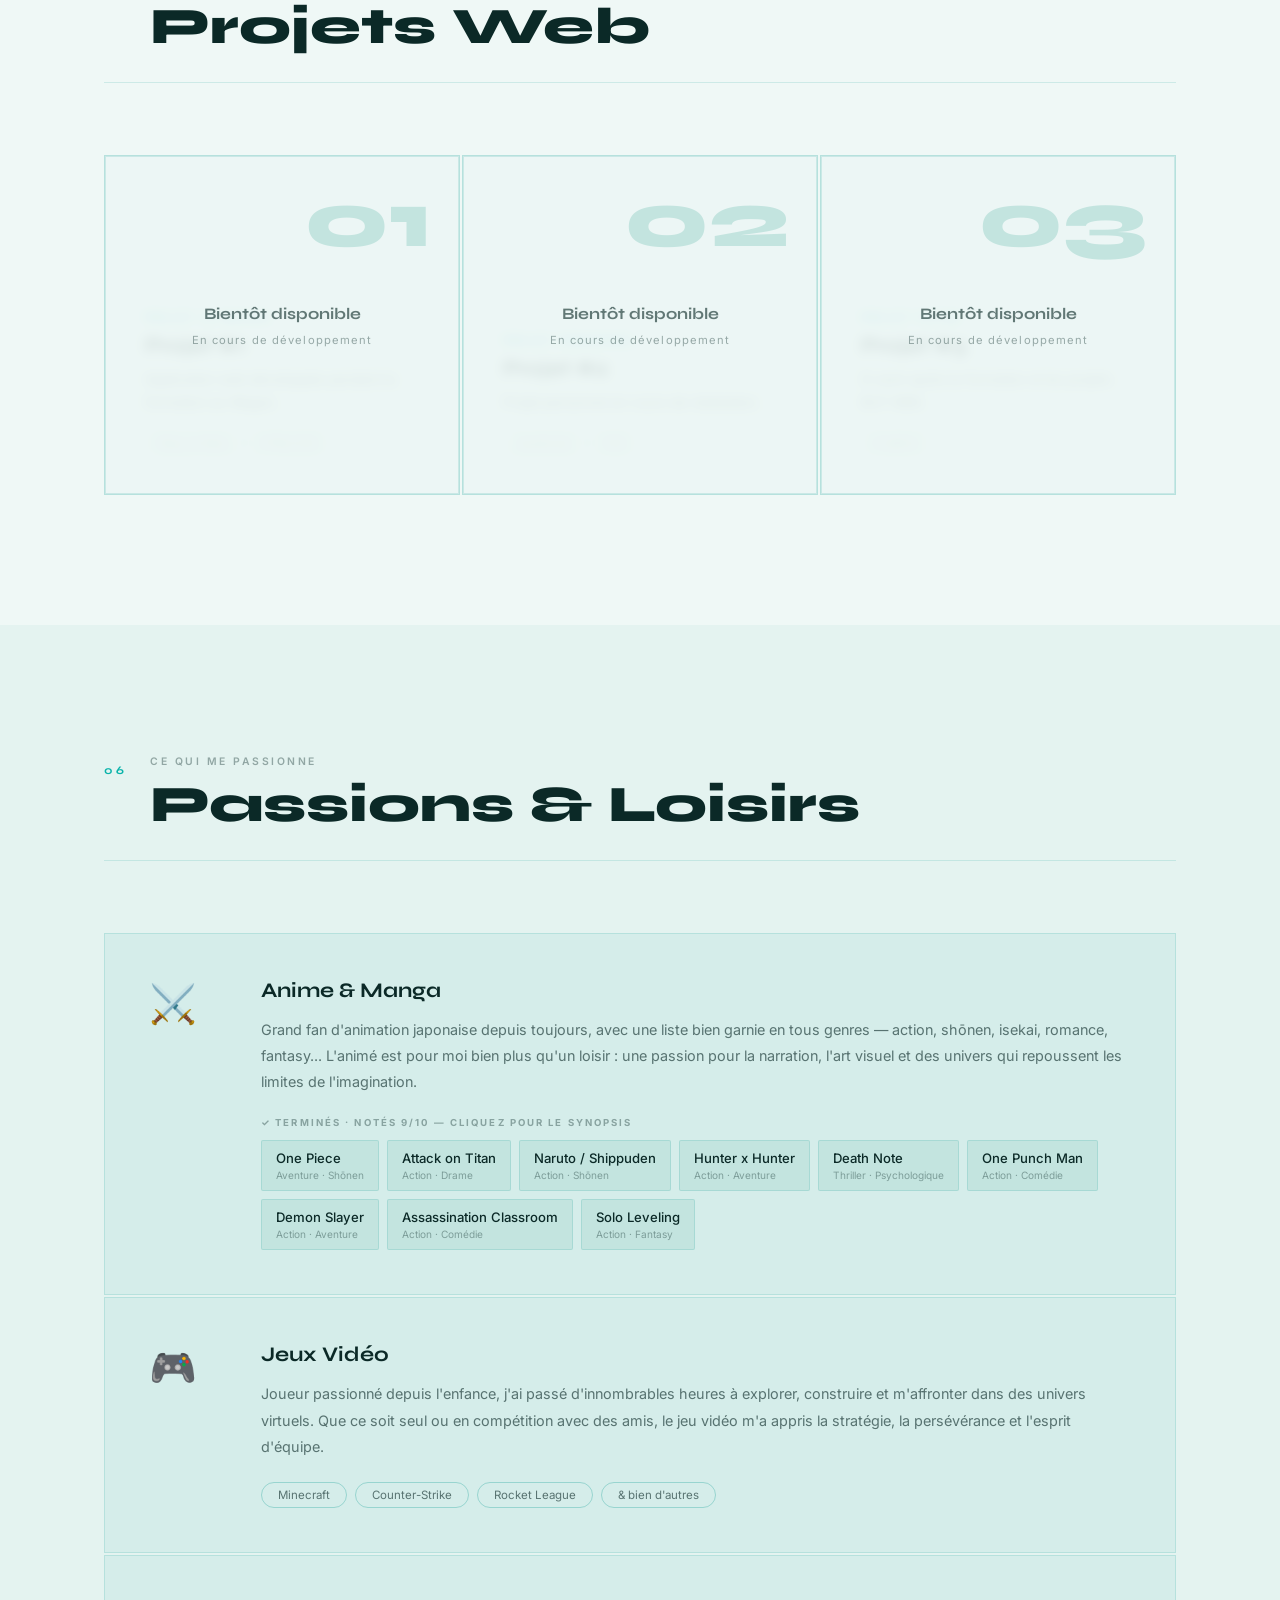
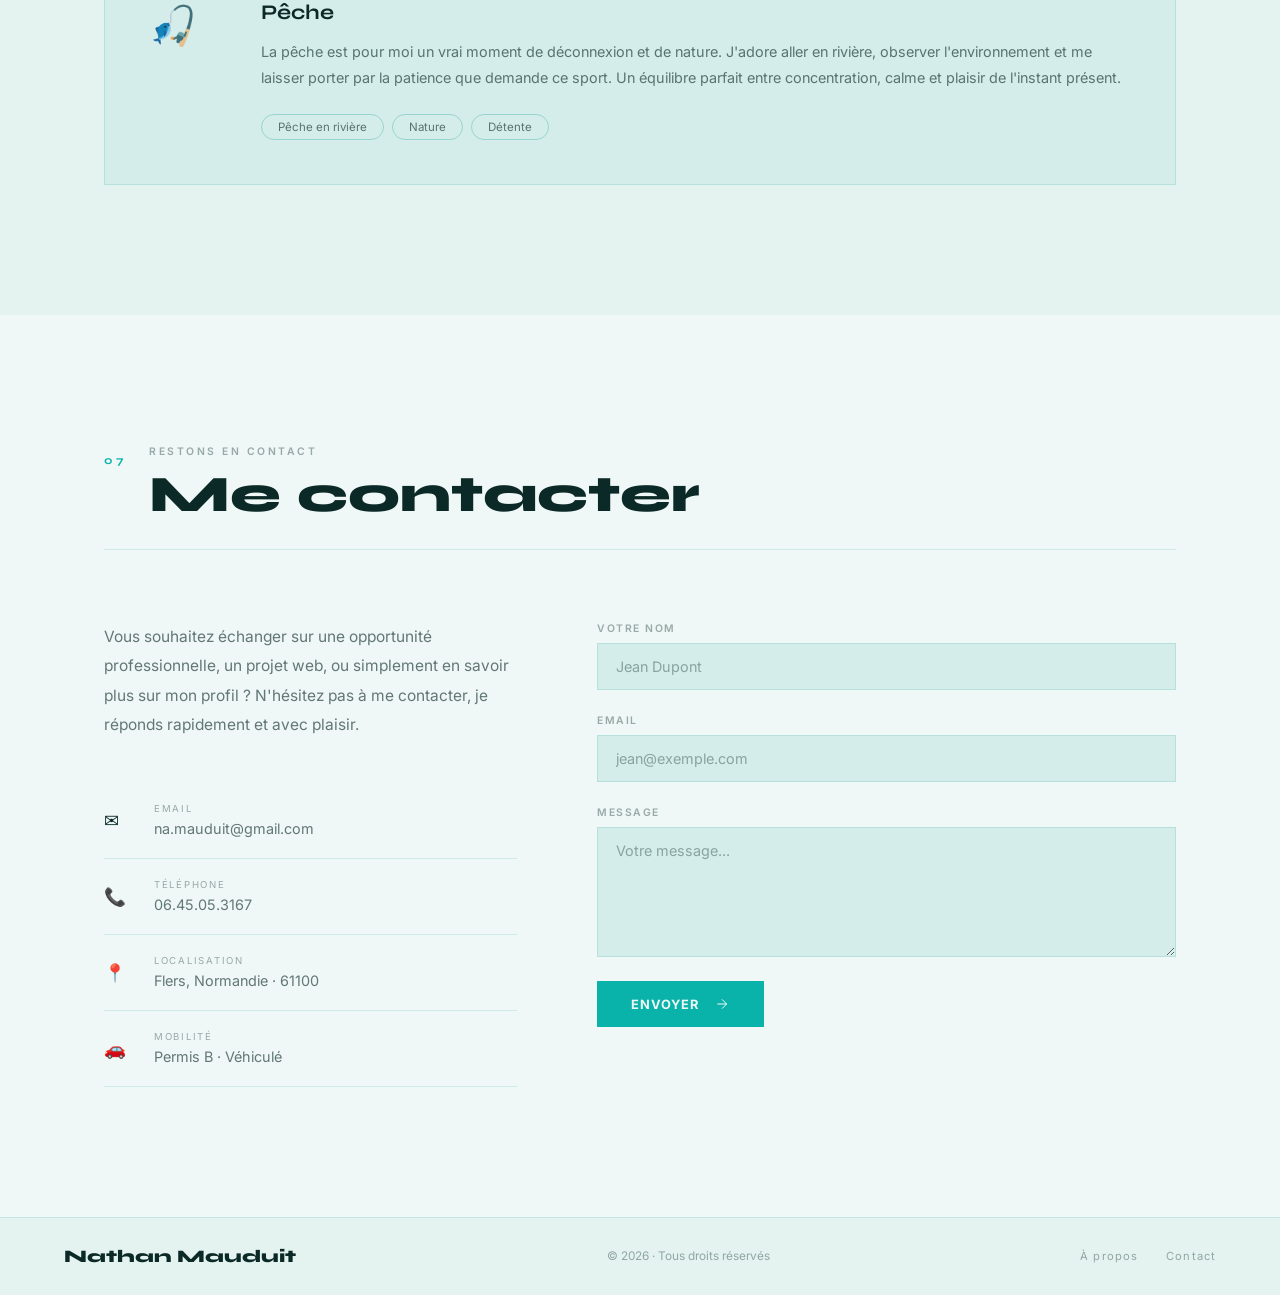
==== commit be5b2e50: "Add light/dark mode, falling leaves, autoplay music, fix dates and alternance count Co-Authored-By: " ====
--- a/index.html
+++ b/index.html
@@ -1,5 +1,5 @@
 <!DOCTYPE html>
-<html lang="fr">
+<html lang="fr" class="light">
 <head>
     <meta charset="UTF-8">
     <meta name="viewport" content="width=device-width, initial-scale=1.0">
@@ -47,6 +47,7 @@
 <!-- ══ NAV ══════════════════════════════════════════════════════════ -->
 <nav id="navbar">
     <a href="#" class="nav-logo">NM</a>
+    <button id="theme-btn" aria-label="Changer le thème"><span class="theme-icon">🌙</span></button>
     <ul class="nav-links">
         <li><a href="#about">À propos</a></li>
         <li><a href="#skills">Skills</a></li>
@@ -62,7 +63,7 @@
 <section id="hero">
     <canvas id="particles"></canvas>
     <div class="hero-inner">
-        <div class="hero-tag">Portfolio · 2025</div>
+        <div class="hero-tag">Portfolio · 2026</div>
         <h1 class="hero-name">
             <span class="line" style="--d:.1s">Nathan</span>
             <span class="line accent-line" style="--d:.28s">Mauduit</span>
@@ -99,8 +100,8 @@
                 </div>
                 <div class="about-stats">
                     <div class="stat-item">
-                        <span class="stat-num">2</span>
-                        <span class="stat-label">Ans d'alternance</span>
+                        <span class="stat-num">1</span>
+                        <span class="stat-label">An d'alternance</span>
                     </div>
                     <div class="stat-item">
                         <span class="stat-num">9</span>
@@ -370,7 +371,7 @@
 <!-- ══ FOOTER ═════════════════════════════════════════════════════════ -->
 <footer>
     <span class="foot-logo">Nathan Mauduit</span>
-    <p>© 2025 · Tous droits réservés</p>
+    <p>© 2026 · Tous droits réservés</p>
     <div class="foot-links">
         <a href="#about">À propos</a>
         <a href="#contact">Contact</a>
--- a/style.css
+++ b/style.css
@@ -1,6 +1,29 @@
 *, *::before, *::after { margin: 0; padding: 0; box-sizing: border-box; }
 
+/* ── LIGHT MODE (défaut) ────────────────────────── */
 :root {
+    --bg:          #EFF8F6;
+    --bg2:         #E4F3F0;
+    --surface:     #D5EDEA;
+    --surface2:    #C3E4DF;
+    --border:      rgba(10,155,145,0.15);
+    --border2:     rgba(10,155,145,0.30);
+    --text:        #0B2927;
+    --text-dim:    rgba(11,41,39,0.62);
+    --text-muted:  rgba(11,41,39,0.38);
+    --accent:      #0AB3AA;
+    --accent-dim:  rgba(10,179,170,0.12);
+    --hero-glow1:  rgba(10,179,170,0.13);
+    --hero-glow2:  rgba(160,225,218,0.4);
+    --hero-grad:   linear-gradient(160deg,#EFF8F6 0%,#E4F3F0 30%,#D5EDEA 55%,#E4F3F0 80%,#EFF8F6 100%);
+    --nav-bg:      rgba(239,248,246,.95);
+    --overlay-bg:  rgba(239,248,246,.88);
+    --body-glow:   radial-gradient(ellipse at 70% 5%,rgba(10,179,170,0.07) 0%,transparent 50%),
+                   radial-gradient(ellipse at 15% 90%,rgba(160,225,218,0.12) 0%,transparent 45%);
+}
+
+/* ── DARK MODE ──────────────────────────────────── */
+html.dark {
     --bg:          #020C14;
     --bg2:         #051E1A;
     --surface:     #082830;
@@ -12,6 +35,20 @@
     --text-muted:  rgba(200,242,240,0.30);
     --accent:      #10C8BE;
     --accent-dim:  rgba(16,200,190,0.12);
+    --hero-glow1:  rgba(16,200,190,0.22);
+    --hero-glow2:  rgba(5,60,80,0.5);
+    --hero-grad:   linear-gradient(160deg,#020C14 0%,#041E28 30%,#062C30 55%,#051E1A 80%,#020C14 100%);
+    --nav-bg:      rgba(2,12,20,.94);
+    --overlay-bg:  rgba(2,12,20,.88);
+    --body-glow:   radial-gradient(ellipse at 70% 5%,rgba(16,200,190,0.08) 0%,transparent 50%),
+                   radial-gradient(ellipse at 15% 90%,rgba(5,80,60,0.12) 0%,transparent 45%);
+}
+
+/* ── THEME TRANSITION ───────────────────────────── */
+.theme-transitioning *,
+.theme-transitioning *::before,
+.theme-transitioning *::after {
+    transition: background-color .35s ease, border-color .35s ease, color .35s ease, box-shadow .35s ease !important;
 }
 
 html { scroll-behavior: auto; }
@@ -26,9 +63,7 @@
 body::before {
     content: '';
     position: fixed; inset: 0; z-index: -1; pointer-events: none;
-    background:
-        radial-gradient(ellipse at 70% 5%, rgba(16,200,190,0.08) 0%, transparent 50%),
-        radial-gradient(ellipse at 15% 90%, rgba(5,80,60,0.12) 0%, transparent 45%);
+    background: var(--body-glow);
 }
 
 /* ── CUSTOM CURSOR ──────────────────────────────── */
@@ -90,7 +125,7 @@
 }
 nav.scrolled {
     padding: 16px 64px;
-    background: rgba(2,12,20,.94);
+    background: var(--nav-bg);
     backdrop-filter: blur(20px);
     border-bottom-color: var(--border);
 }
@@ -118,6 +153,18 @@
     color: var(--bg) !important;
 }
 
+/* ── THEME BUTTON ───────────────────────────────── */
+#theme-btn {
+    background: none;
+    border: 1px solid var(--border2);
+    width: 38px; height: 38px; border-radius: 50%;
+    cursor: pointer; font-size: 1rem;
+    display: flex; align-items: center; justify-content: center;
+    transition: border-color .25s, background .25s;
+    outline: none; flex-shrink: 0;
+}
+#theme-btn:hover { border-color: var(--accent); background: var(--accent-dim); }
+
 /* ── CONTAINER ──────────────────────────────────── */
 .container { max-width: 1200px; margin: 0 auto; padding: 0 64px; }
 section { padding: 130px 0; }
@@ -159,9 +206,9 @@
     display: flex; align-items: center;
     overflow: hidden;
     background:
-        radial-gradient(ellipse at 60% 0%, rgba(16,200,190,0.22) 0%, transparent 55%),
-        radial-gradient(ellipse at 10% 80%, rgba(5,60,80,0.5) 0%, transparent 50%),
-        linear-gradient(160deg, #020C14 0%, #041E28 30%, #062C30 55%, #051E1A 80%, #020C14 100%);
+        radial-gradient(ellipse at 60% 0%, var(--hero-glow1) 0%, transparent 55%),
+        radial-gradient(ellipse at 10% 80%, var(--hero-glow2) 0%, transparent 50%),
+        var(--hero-grad);
 }
 #particles { position: absolute; inset: 0; width: 100%; height: 100%; }
 .hero-inner {
@@ -202,7 +249,7 @@
     opacity: 0; animation: fadeUp .7s ease .95s forwards;
 }
 .btn-main svg { width: 18px; height: 18px; transition: transform .3s; }
-.btn-main:hover { background: #28DDD4; transform: translateY(-3px); box-shadow: 0 12px 32px rgba(16,200,190,.25); }
+.btn-main:hover { background: var(--accent); filter: brightness(1.1); transform: translateY(-3px); box-shadow: 0 12px 32px rgba(16,200,190,.25); }
 .btn-main:hover svg { transform: translateX(5px); }
 
 .hero-scroll {
@@ -346,7 +393,7 @@
 }
 .badge-active   { background: var(--accent-dim); color: var(--accent); border: 1px solid rgba(16,200,190,.35); }
 .badge-future   { background: rgba(255,130,60,.1); color: #FF8233; border: 1px solid rgba(255,130,60,.3); }
-.badge-obtained { background: rgba(255,255,255,.05); color: var(--text-dim); border: 1px solid var(--border2); }
+.badge-obtained { background: rgba(128,128,128,.08); color: var(--text-dim); border: 1px solid var(--border2); }
 .edu-year {
     font-size: .63rem; letter-spacing: .12em;
     text-transform: uppercase; color: var(--text-muted);
@@ -371,7 +418,7 @@
 .project-card:hover { border-color: var(--border2); transform: translateY(-5px); }
 .project-coming-overlay {
     position: absolute; inset: 0;
-    background: rgba(2,12,20,.88); backdrop-filter: blur(6px);
+    background: var(--overlay-bg); backdrop-filter: blur(6px);
     display: flex; flex-direction: column; align-items: center; justify-content: center; gap: 10px;
     border: 1px solid var(--border);
 }
@@ -386,7 +433,7 @@
     color: var(--surface2); line-height: 1; user-select: none;
     transition: color .3s;
 }
-.project-card:hover .project-num { color: rgba(16,200,190,.05); }
+.project-card:hover .project-num { color: var(--border2); }
 .project-type {
     font-size: .62rem; font-weight: 600; letter-spacing: .2em;
     text-transform: uppercase; color: var(--accent); margin-bottom: 10px; display: block;
@@ -479,7 +526,7 @@
     cursor: pointer; transition: background .25s, transform .25s, box-shadow .25s;
 }
 .btn-submit svg { width: 16px; height: 16px; transition: transform .3s; }
-.btn-submit:hover { background: #28DDD4; transform: translateY(-3px); box-shadow: 0 12px 32px rgba(16,200,190,.22); }
+.btn-submit:hover { filter: brightness(1.1); transform: translateY(-3px); box-shadow: 0 12px 32px rgba(16,200,190,.22); }
 .btn-submit:hover svg { transform: translateX(5px); }
 
 /* ── FOOTER ─────────────────────────────────────── */
@@ -504,7 +551,7 @@
     background: var(--surface); border: 1px solid var(--border2);
     color: var(--text); font-size: 1.1rem;
     cursor: pointer; display: flex; align-items: center; justify-content: center;
-    box-shadow: 0 4px 24px rgba(0,0,0,.5); transition: all .3s; outline: none;
+    box-shadow: 0 4px 24px rgba(0,0,0,.2); transition: all .3s; outline: none;
 }
 #music-btn:hover, #music-btn.playing { border-color: var(--accent); color: var(--accent); }
 #music-btn .ring {
@@ -549,7 +596,7 @@
     padding: 32px 64px 40px;
     transform: translateY(100%);
     transition: transform .45s cubic-bezier(.4,0,.2,1);
-    box-shadow: 0 -20px 60px rgba(0,0,0,.7);
+    box-shadow: 0 -20px 60px rgba(0,0,0,.15);
     max-height: 55vh; overflow-y: auto;
 }
 #def-panel.open { transform: translateY(0); }
@@ -589,6 +636,24 @@
     cursor: pointer; color: inherit; transition: color .2s; display: inline;
 }
 .term-link:hover { color: var(--accent); }
+
+/* ── FALLING LEAVES ─────────────────────────────── */
+.leaf {
+    position: fixed;
+    pointer-events: none;
+    z-index: 10;
+    border-radius: 0 100% 0 100%;
+    opacity: 0;
+    animation: leafFall linear both;
+}
+
+@keyframes leafFall {
+    0%   { transform: translateY(-40px) translateX(0) rotate(0deg) scale(0.7); opacity: 0; }
+    8%   { opacity: 0.7; }
+    50%  { transform: translateY(50vh) translateX(calc(var(--drift, 80px) * 0.5)) rotate(calc(var(--rot, 360deg) * 0.5)) scale(1); }
+    92%  { opacity: 0.5; }
+    100% { transform: translateY(110vh) translateX(var(--drift, 80px)) rotate(var(--rot, 360deg)) scale(0.9); opacity: 0; }
+}
 
 /* ── RESPONSIVE ─────────────────────────────────── */
 @media (max-width: 960px) {
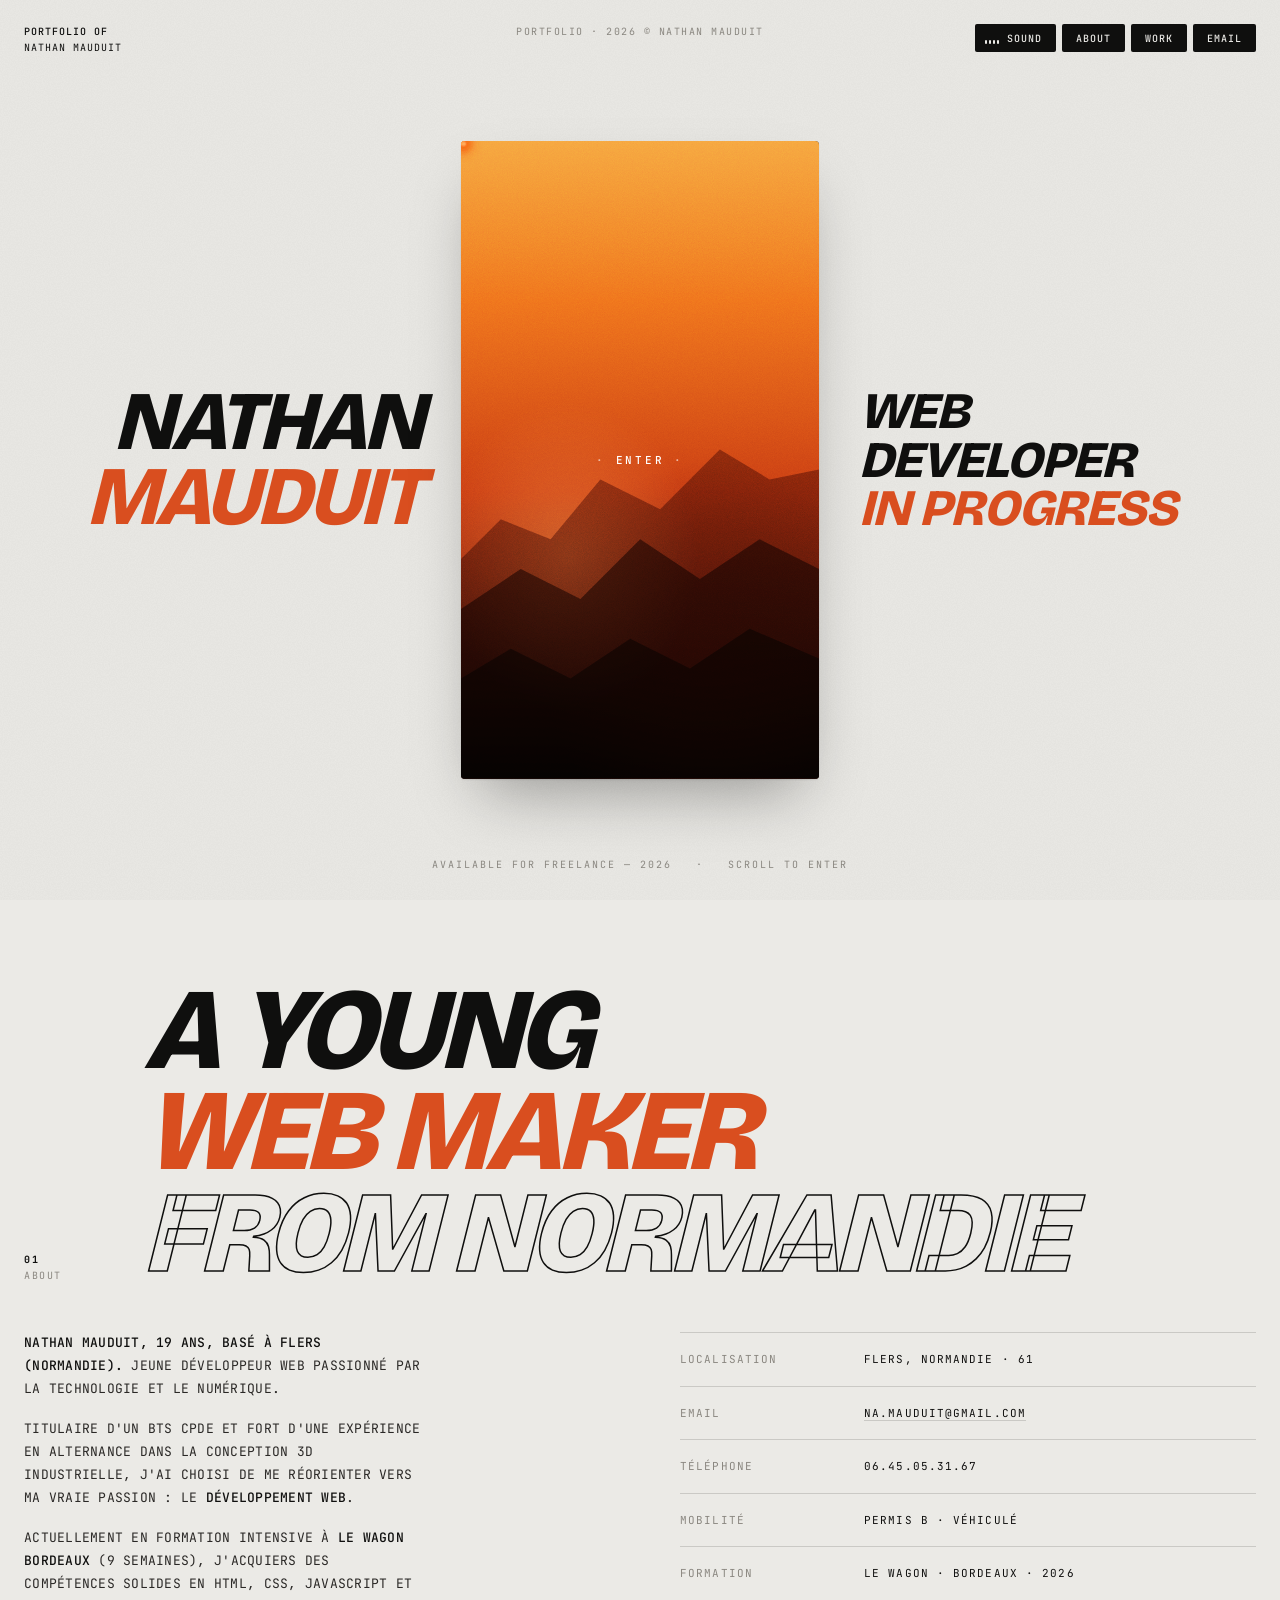
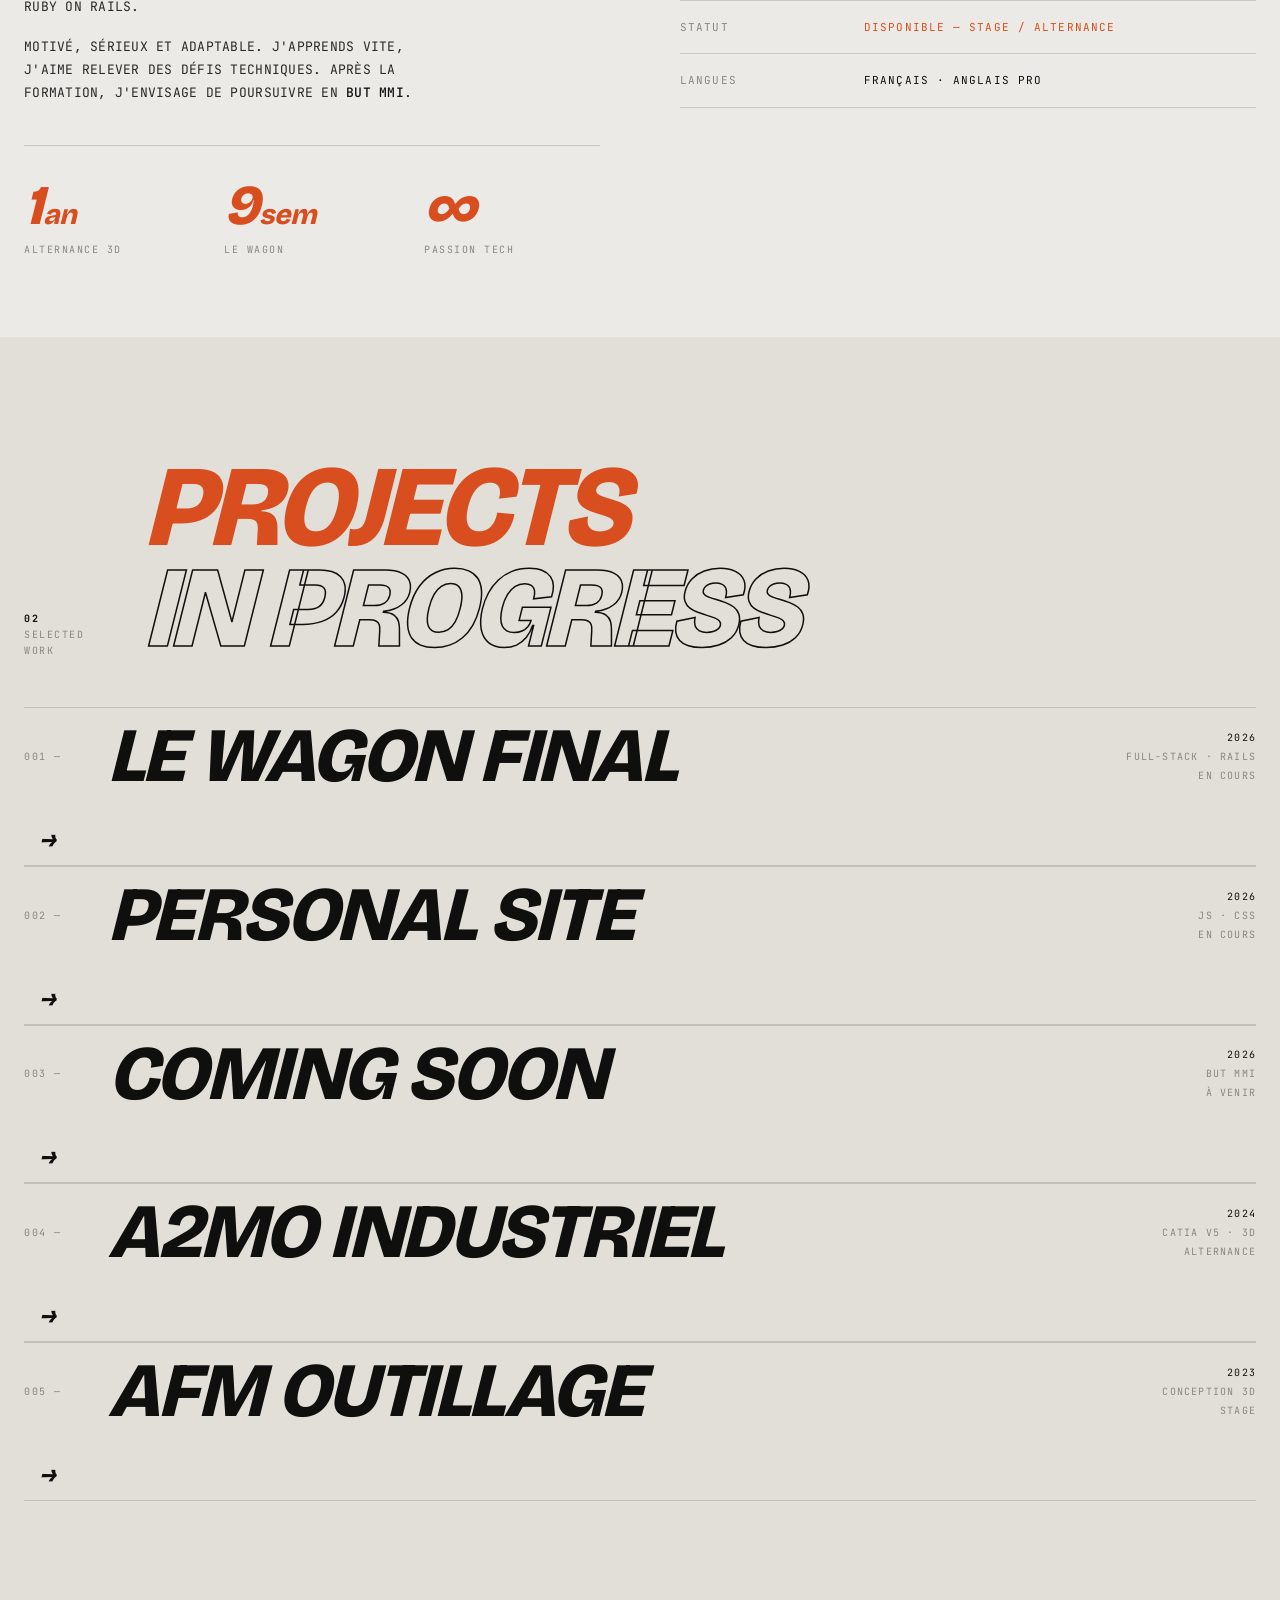
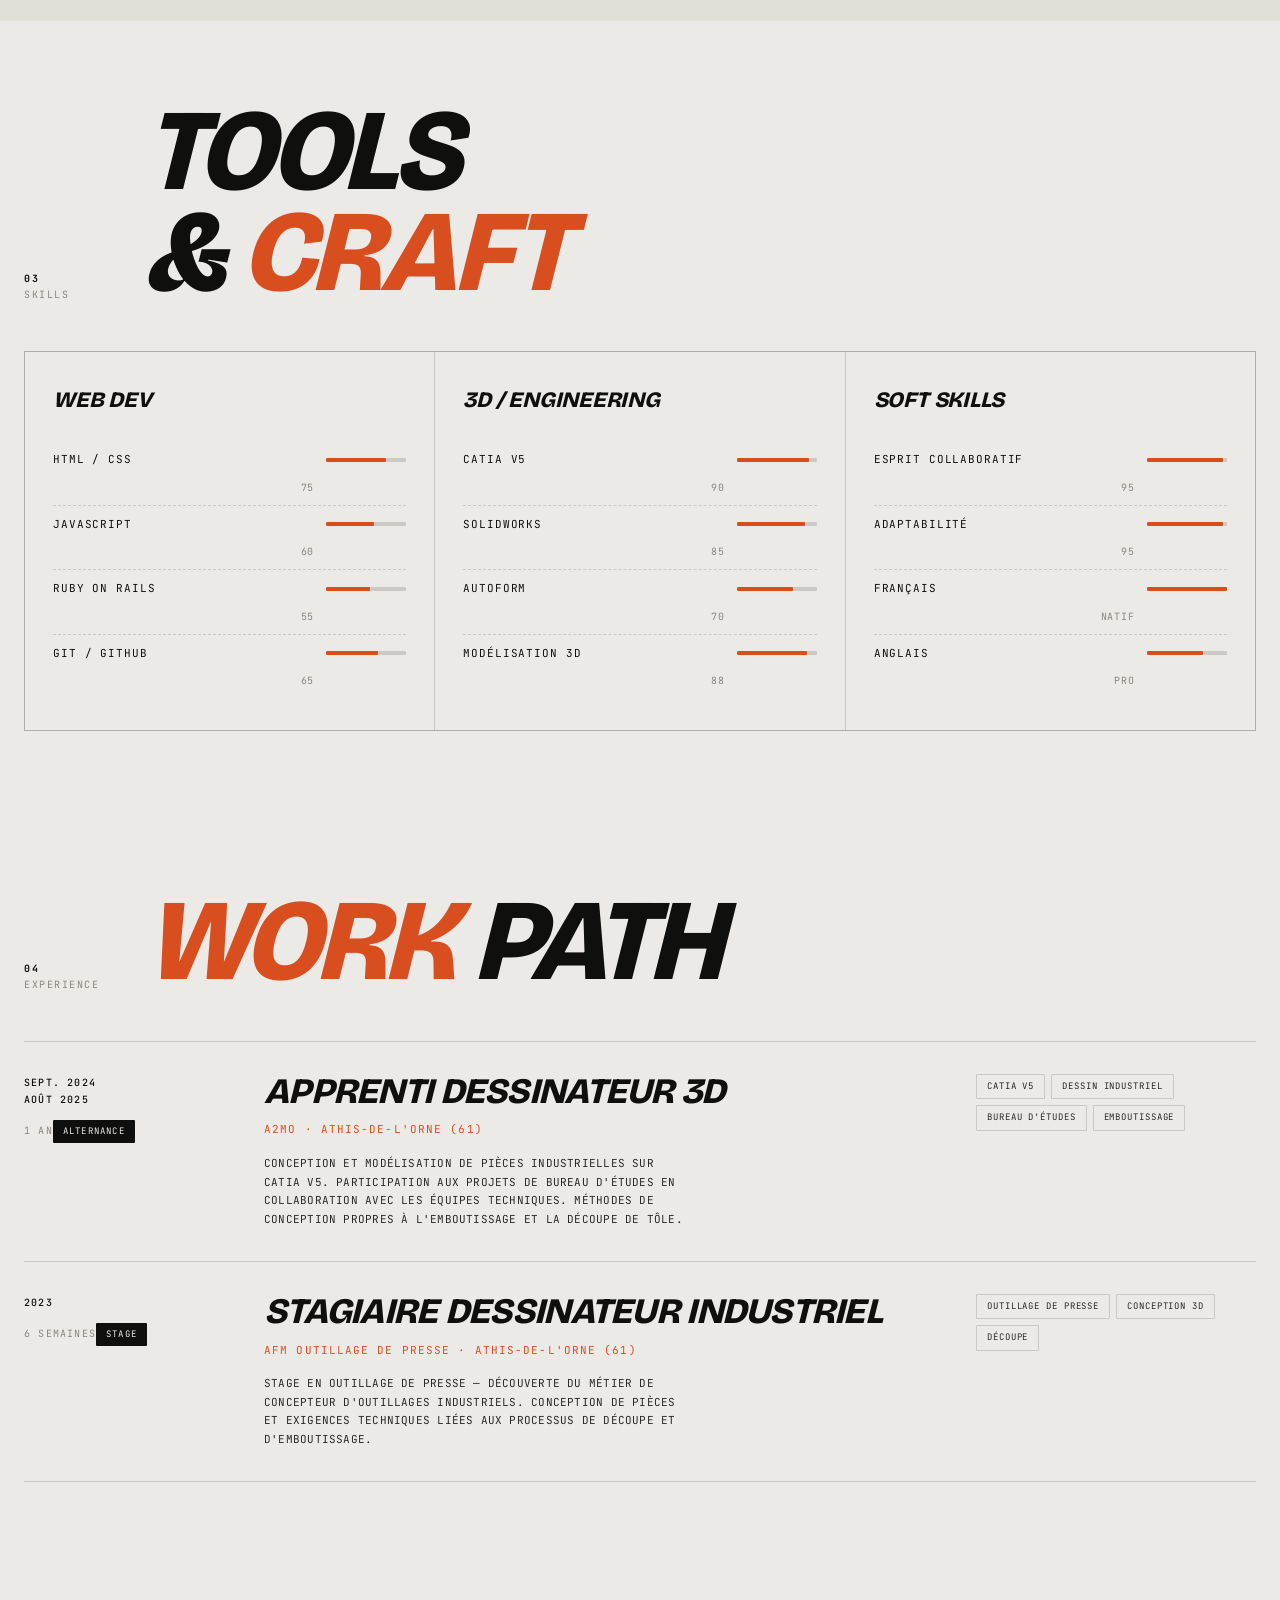
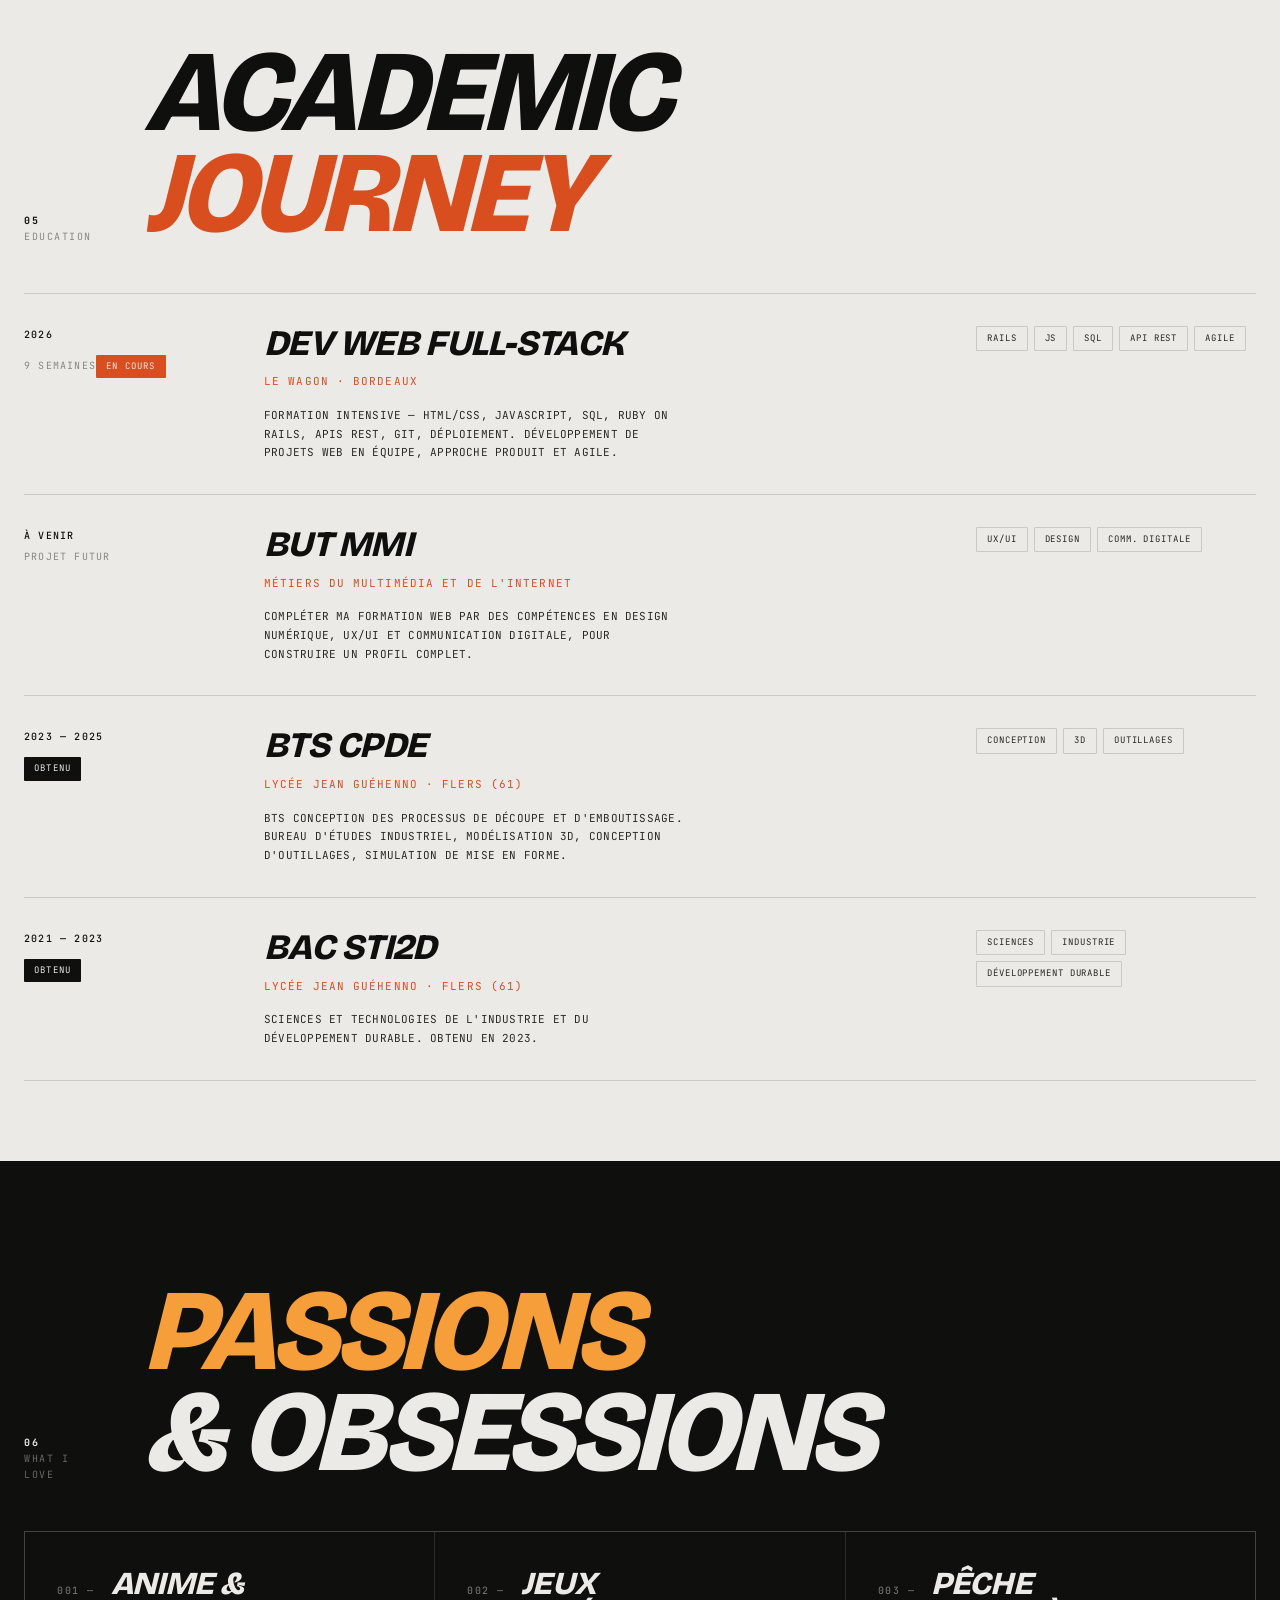
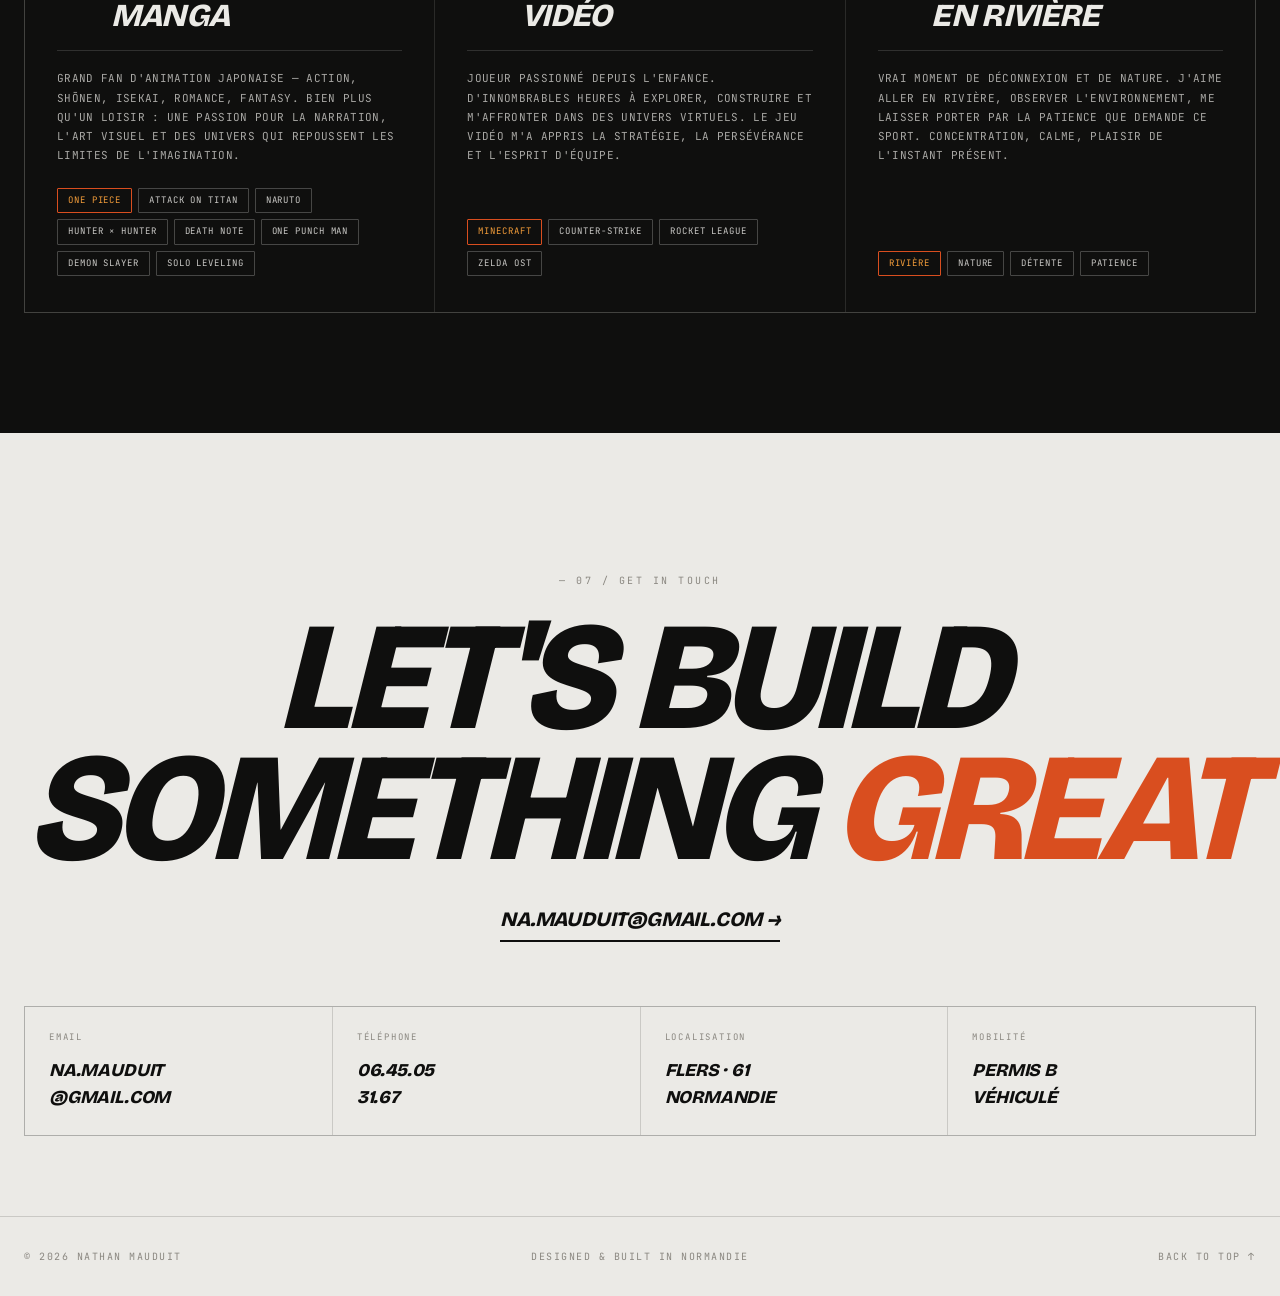
==== commit 860d7b64: "Refonte design portfolio — style éditorial sunset Co-Authored-By: Claude Sonnet 4.6 <noreply@anthrop" ====
--- a/index.html
+++ b/index.html
@@ -1,383 +1,1309 @@
 <!DOCTYPE html>
-<html lang="fr" class="light">
+<html lang="fr">
 <head>
-    <meta charset="UTF-8">
-    <meta name="viewport" content="width=device-width, initial-scale=1.0">
-    <title>Nathan Mauduit — Portfolio</title>
-    <link rel="preconnect" href="https://fonts.googleapis.com">
-    <link rel="preconnect" href="https://fonts.gstatic.com" crossorigin>
-    <link href="https://fonts.googleapis.com/css2?family=Syne:wght@400;500;600;700;800&family=Inter:wght@300;400;500;600&display=swap" rel="stylesheet">
-    <link rel="stylesheet" href="style.css">
+<meta charset="UTF-8">
+<meta name="viewport" content="width=device-width, initial-scale=1.0">
+<meta name="description" content="Nathan Mauduit — Développeur web junior à Flers, Normandie. Formation Le Wagon Bordeaux. Portfolio 2026.">
+<link rel="icon" href="data:image/svg+xml,<svg xmlns='http://www.w3.org/2000/svg' viewBox='0 0 100 100'><rect width='100' height='100' fill='%230f0f0e'/><text x='50' y='72' font-family='system-ui,sans-serif' font-size='65' font-weight='800' fill='%23d94e1f' text-anchor='middle'>N</text></svg>">
+<title>Nathan Mauduit — Portfolio</title>
+<link rel="preconnect" href="https://fonts.googleapis.com">
+<link rel="preconnect" href="https://fonts.gstatic.com" crossorigin>
+<link href="https://fonts.googleapis.com/css2?family=Archivo+Black&family=Bricolage+Grotesque:opsz,wght@12..96,700;12..96,800&family=JetBrains+Mono:wght@400;500&display=swap" rel="stylesheet">
+<style>
+  *,*::before,*::after { box-sizing: border-box; margin: 0; padding: 0; }
+  html { scroll-behavior: smooth; }
+  :root {
+    --bg:        #ebeae6;
+    --bg-warm:   #e2dfd8;
+    --ink:       #0f0f0e;
+    --ink-soft:  #2a2826;
+    --mute:      #8a8780;
+    --line:      rgba(15,15,14,0.15);
+    --orange:    #d94e1f;
+    --orange-bright: #ff6a2a;
+    --ember:     #f59e3a;
+    --display:   'Bricolage Grotesque', 'Archivo Black', system-ui, sans-serif;
+    --mono:      'JetBrains Mono', ui-monospace, monospace;
+  }
+  body {
+    background: var(--bg);
+    color: var(--ink);
+    font-family: var(--mono);
+    font-size: 12px;
+    line-height: 1.5;
+    overflow-x: hidden;
+    -webkit-font-smoothing: antialiased;
+    -moz-osx-font-smoothing: grayscale;
+  }
+  body::before {
+    content:'';
+    position: fixed; inset: 0;
+    background-image: url("data:image/svg+xml;utf8,<svg xmlns='http://www.w3.org/2000/svg' width='200' height='200'><filter id='n'><feTurbulence type='fractalNoise' baseFrequency='0.85' numOctaves='2'/><feColorMatrix values='0 0 0 0 0.05  0 0 0 0 0.05  0 0 0 0 0.05  0 0 0 0.06 0'/></filter><rect width='100%' height='100%' filter='url(%23n)'/></svg>");
+    opacity: .8;
+    pointer-events: none;
+    z-index: 1;
+    mix-blend-mode: multiply;
+  }
+
+  /* display utility — ultra-bold italic uppercase */
+  .display {
+    font-family: var(--display);
+    font-weight: 800;
+    font-style: italic;
+    text-transform: uppercase;
+    line-height: 0.92;
+    letter-spacing: -0.02em;
+  }
+  .mono {
+    font-family: var(--mono);
+    font-size: 11px;
+    text-transform: uppercase;
+    letter-spacing: 0.08em;
+    color: var(--ink);
+  }
+  .mono-mute { color: var(--mute); }
+
+  /* ───────── nav ───────── */
+  .nav {
+    position: fixed;
+    top: 24px; left: 0; right: 0;
+    z-index: 100;
+    padding: 0 24px;
+    display: grid;
+    grid-template-columns: 1fr auto 1fr;
+    align-items: start;
+    gap: 24px;
+    pointer-events: none;
+  }
+  .nav > * { pointer-events: auto; }
+  .nav-meta {
+    font-family: var(--mono);
+    font-size: 10px;
+    text-transform: uppercase;
+    letter-spacing: 0.1em;
+    line-height: 1.6;
+  }
+  .nav-meta strong { font-weight: 500; color: var(--ink); }
+  .nav-center {
+    justify-self: center;
+    font-family: var(--mono);
+    font-size: 10px;
+    letter-spacing: 0.15em;
+    text-transform: uppercase;
+    color: var(--mute);
+  }
+  .nav-actions {
+    justify-self: end;
+    display: flex;
+    gap: 6px;
+  }
+  .nav-btn {
+    display: inline-flex;
+    align-items: center;
+    justify-content: center;
+    height: 28px;
+    padding: 0 14px;
+    background: var(--ink);
+    color: var(--bg);
+    font-family: var(--mono);
+    font-size: 10px;
+    font-weight: 500;
+    text-transform: uppercase;
+    letter-spacing: 0.1em;
+    text-decoration: none;
+    border: 0;
+    border-radius: 2px;
+    cursor: pointer;
+    transition: background 0.2s ease, color 0.2s ease;
+  }
+  .nav-btn:hover { background: var(--orange); color: white; }
+
+  /* music button */
+  .music-btn {
+    display: inline-flex;
+    align-items: center;
+    gap: 8px;
+    padding-left: 10px;
+  }
+  .music-icon {
+    display: inline-flex;
+    align-items: flex-end;
+    gap: 2px;
+    height: 12px;
+  }
+  .music-icon .bar {
+    width: 2px;
+    height: 4px;
+    background: currentColor;
+    border-radius: 1px;
+    transform-origin: bottom;
+    transition: height 0.2s ease;
+  }
+  .music-btn.playing .music-icon .bar {
+    animation: bar-bounce 0.9s ease-in-out infinite;
+  }
+  .music-btn.playing .music-icon .bar:nth-child(1) { animation-delay: -0.0s; }
+  .music-btn.playing .music-icon .bar:nth-child(2) { animation-delay: -0.3s; }
+  .music-btn.playing .music-icon .bar:nth-child(3) { animation-delay: -0.15s; }
+  .music-btn.playing .music-icon .bar:nth-child(4) { animation-delay: -0.45s; }
+  @keyframes bar-bounce {
+    0%, 100% { height: 3px; }
+    50%      { height: 12px; }
+  }
+  .music-btn.playing { background: var(--orange); color: white; }
+
+  /* ───────── hero ───────── */
+  .hero {
+    position: relative;
+    min-height: 100vh;
+    display: grid;
+    grid-template-columns: 1fr auto 1fr;
+    align-items: center;
+    gap: 40px;
+    padding: 100px 24px 80px;
+    z-index: 2;
+  }
+  .hero-name {
+    justify-self: end;
+    text-align: right;
+    font-family: var(--display);
+    font-weight: 800;
+    font-style: italic;
+    text-transform: uppercase;
+    font-size: clamp(40px, 6.5vw, 96px);
+    line-height: 0.9;
+    letter-spacing: -0.025em;
+    color: var(--ink);
+  }
+  .hero-name span { display: block; }
+
+  .hero-stage {
+    width: clamp(240px, 28vw, 380px);
+    aspect-ratio: 9 / 16;
+    position: relative;
+    border-radius: 4px;
+    overflow: hidden;
+    background: linear-gradient(180deg, #1a1a1a 0%, #2a1410 100%);
+    box-shadow:
+      0 30px 60px -20px rgba(0,0,0,0.35),
+      0 1px 2px rgba(0,0,0,0.1);
+  }
+  .hero-stage::before {
+    content: '';
+    position: absolute; inset: 0;
+    background:
+      /* sky */
+      linear-gradient(180deg,
+        #f5a142 0%,
+        #ee6e1e 25%,
+        #c43b14 55%,
+        #5a1a10 85%,
+        #1a0a08 100%);
+    z-index: 1;
+  }
+  /* mountain silhouette */
+  .hero-stage::after {
+    content:'';
+    position: absolute;
+    inset: 0;
+    background:
+      radial-gradient(ellipse 60% 40% at 30% 65%, rgba(255,150,80,0.4), transparent 60%),
+      radial-gradient(ellipse 80% 50% at 70% 80%, rgba(120,30,15,0.6), transparent 60%);
+    z-index: 2;
+  }
+  .hero-stage svg.mountain {
+    position: absolute;
+    inset: 0;
+    width: 100%;
+    height: 100%;
+    z-index: 3;
+    mix-blend-mode: multiply;
+    opacity: 0.9;
+  }
+  .hero-stage .grain-overlay {
+    position: absolute;
+    inset: 0;
+    background-image: url("data:image/svg+xml;utf8,<svg xmlns='http://www.w3.org/2000/svg' width='200' height='200'><filter id='n'><feTurbulence type='fractalNoise' baseFrequency='1.2' numOctaves='2'/><feColorMatrix values='0 0 0 0 1  0 0 0 0 0.6  0 0 0 0 0.2  0 0 0 0.3 0'/></filter><rect width='100%' height='100%' filter='url(%23n)'/></svg>");
+    z-index: 4;
+    mix-blend-mode: overlay;
+    pointer-events: none;
+  }
+  .hero-enter {
+    position: absolute;
+    top: 50%; left: 50%;
+    transform: translate(-50%, -50%);
+    z-index: 5;
+    font-family: var(--mono);
+    font-size: 11px;
+    font-weight: 500;
+    text-transform: uppercase;
+    letter-spacing: 0.25em;
+    color: white;
+    text-decoration: none;
+    padding: 10px 18px;
+    display: flex;
+    align-items: center;
+    gap: 10px;
+    cursor: pointer;
+    transition: transform 0.3s ease;
+  }
+  .hero-enter:hover { transform: translate(-50%, -50%) scale(1.05); }
+  .hero-enter::before, .hero-enter::after {
+    content: '·';
+    opacity: 0.6;
+  }
+  .hero-role {
+    justify-self: start;
+    font-family: var(--display);
+    font-weight: 800;
+    font-style: italic;
+    text-transform: uppercase;
+    font-size: clamp(28px, 4vw, 56px);
+    line-height: 0.95;
+    letter-spacing: -0.02em;
+    color: var(--ink);
+  }
+  .hero-role span { display: block; }
+
+  .hero-foot {
+    position: absolute;
+    bottom: 28px;
+    left: 50%;
+    transform: translateX(-50%);
+    display: flex;
+    gap: 24px;
+    font-family: var(--mono);
+    font-size: 10px;
+    text-transform: uppercase;
+    letter-spacing: 0.2em;
+    color: var(--mute);
+    z-index: 5;
+  }
+  .hero-foot a {
+    color: var(--mute);
+    text-decoration: none;
+    transition: color 0.2s ease;
+  }
+  .hero-foot a:hover { color: var(--orange); }
+
+  /* falling embers/sparks in hero stage */
+  .hero-stage .embers {
+    position: absolute;
+    inset: 0;
+    z-index: 4;
+    pointer-events: none;
+  }
+
+  /* ───────── section frame ───────── */
+  section {
+    position: relative;
+    z-index: 2;
+    padding: 80px 24px;
+  }
+  .container { max-width: 1400px; margin: 0 auto; }
+  .section-head {
+    display: grid;
+    grid-template-columns: 80px 1fr;
+    gap: 40px;
+    margin-bottom: 48px;
+    align-items: end;
+  }
+  .section-num {
+    font-family: var(--mono);
+    font-size: 10px;
+    text-transform: uppercase;
+    letter-spacing: 0.15em;
+    color: var(--mute);
+    line-height: 1.6;
+  }
+  .section-num strong { display: block; color: var(--ink); }
+  .section-title {
+    font-family: var(--display);
+    font-style: italic;
+    font-weight: 800;
+    text-transform: uppercase;
+    font-size: clamp(56px, 9vw, 140px);
+    line-height: 0.88;
+    letter-spacing: -0.025em;
+    color: var(--ink);
+  }
+  .section-title em {
+    font-style: italic;
+    color: var(--orange);
+    -webkit-text-stroke: 0;
+  }
+  .section-title.outlined {
+    color: transparent;
+    -webkit-text-stroke: 1.5px var(--ink);
+  }
+
+  /* ───────── about ───────── */
+  .about-grid {
+    display: grid;
+    grid-template-columns: 1fr 1fr;
+    gap: 80px;
+    align-items: start;
+  }
+  .about-text p {
+    font-family: var(--mono);
+    font-size: 13px;
+    line-height: 1.75;
+    color: var(--ink-soft);
+    text-transform: uppercase;
+    letter-spacing: 0.02em;
+    margin-bottom: 18px;
+    max-width: 50ch;
+  }
+  .about-text p strong {
+    color: var(--ink);
+    font-weight: 500;
+  }
+  .about-stats {
+    display: grid;
+    grid-template-columns: repeat(3, 1fr);
+    gap: 24px;
+    margin-top: 40px;
+    padding-top: 32px;
+    border-top: 1px solid var(--line);
+  }
+  .stat-num {
+    font-family: var(--display);
+    font-style: italic;
+    font-weight: 800;
+    font-size: 56px;
+    line-height: 1;
+    color: var(--orange);
+  }
+  .stat-label {
+    font-family: var(--mono);
+    font-size: 10px;
+    text-transform: uppercase;
+    letter-spacing: 0.15em;
+    color: var(--mute);
+    margin-top: 8px;
+  }
+  .info-list {
+    border-top: 1px solid var(--line);
+  }
+  .info-row {
+    display: grid;
+    grid-template-columns: 160px 1fr;
+    gap: 24px;
+    padding: 18px 0;
+    border-bottom: 1px solid var(--line);
+    font-family: var(--mono);
+    font-size: 11px;
+    text-transform: uppercase;
+    letter-spacing: 0.1em;
+  }
+  .info-row .k { color: var(--mute); }
+  .info-row .v { color: var(--ink); }
+  .info-row .v a { color: var(--ink); text-decoration: none; border-bottom: 1px solid var(--line); }
+  .info-row .v a:hover { color: var(--orange); border-color: var(--orange); }
+
+  /* ───────── projects (huge list) ───────── */
+  .projects-section {
+    padding: 120px 24px;
+    background: var(--bg-warm);
+  }
+  .projects-list {
+    list-style: none;
+  }
+  .project-row {
+    display: grid;
+    grid-template-columns: 60px 1fr auto;
+    align-items: center;
+    gap: 24px;
+    padding: 8px 0;
+    border-top: 1px solid var(--line);
+    cursor: pointer;
+    transition: padding 0.4s ease;
+    color: inherit;
+    text-decoration: none;
+  }
+  .project-row:last-of-type { border-bottom: 1px solid var(--line); }
+  .project-row:hover { padding: 8px 16px; }
+  .project-row:hover .project-name { color: var(--orange); -webkit-text-stroke: 0; }
+  .project-row:hover .project-arrow { transform: translateX(8px); color: var(--orange); }
+  .project-num {
+    font-family: var(--mono);
+    font-size: 10px;
+    color: var(--mute);
+    text-transform: uppercase;
+    letter-spacing: 0.15em;
+  }
+  .project-name {
+    font-family: var(--display);
+    font-style: italic;
+    font-weight: 800;
+    text-transform: uppercase;
+    font-size: clamp(40px, 6vw, 88px);
+    line-height: 1.05;
+    letter-spacing: -0.02em;
+    color: var(--ink);
+    transition: color 0.3s ease, -webkit-text-stroke 0.3s ease;
+  }
+  .project-meta {
+    display: flex;
+    flex-direction: column;
+    align-items: flex-end;
+    gap: 4px;
+    font-family: var(--mono);
+    font-size: 10px;
+    text-transform: uppercase;
+    letter-spacing: 0.12em;
+    color: var(--mute);
+    text-align: right;
+  }
+  .project-meta .year { color: var(--ink); }
+  .project-arrow {
+    font-family: var(--display);
+    font-style: italic;
+    font-weight: 800;
+    font-size: 24px;
+    color: var(--ink);
+    transition: transform 0.3s ease, color 0.3s ease;
+    margin-left: 16px;
+  }
+
+  /* ───────── skills ───────── */
+  .skills-grid {
+    display: grid;
+    grid-template-columns: repeat(3, 1fr);
+    gap: 1px;
+    background: var(--line);
+    border: 1px solid var(--line);
+  }
+  .skill-block {
+    background: var(--bg);
+    padding: 32px 28px;
+  }
+  .skill-block h4 {
+    font-family: var(--display);
+    font-style: italic;
+    font-weight: 800;
+    text-transform: uppercase;
+    font-size: 22px;
+    letter-spacing: -0.01em;
+    margin-bottom: 24px;
+    color: var(--ink);
+  }
+  .skill-line {
+    display: grid;
+    grid-template-columns: 1fr auto;
+    gap: 12px;
+    align-items: center;
+    padding: 10px 0;
+    border-bottom: 1px dashed var(--line);
+    font-family: var(--mono);
+    font-size: 11px;
+    text-transform: uppercase;
+    letter-spacing: 0.08em;
+  }
+  .skill-line:last-child { border-bottom: 0; }
+  .skill-bar {
+    width: 80px;
+    height: 4px;
+    background: var(--line);
+    position: relative;
+    border-radius: 1px;
+    overflow: hidden;
+  }
+  .skill-bar > i {
+    position: absolute;
+    top: 0; left: 0; bottom: 0;
+    background: var(--orange);
+    width: var(--w, 50%);
+    border-radius: 1px;
+  }
+  .skill-num {
+    font-family: var(--mono);
+    font-size: 10px;
+    color: var(--mute);
+    min-width: 32px;
+    text-align: right;
+  }
+
+  /* ───────── experience / education timeline ───────── */
+  .timeline {
+    display: flex;
+    flex-direction: column;
+  }
+  .tl-row {
+    display: grid;
+    grid-template-columns: 200px 1fr 280px;
+    gap: 40px;
+    padding: 32px 0;
+    border-top: 1px solid var(--line);
+  }
+  .tl-row:last-child { border-bottom: 1px solid var(--line); }
+  .tl-meta {
+    font-family: var(--mono);
+    font-size: 10px;
+    text-transform: uppercase;
+    letter-spacing: 0.12em;
+    color: var(--mute);
+    line-height: 1.7;
+  }
+  .tl-meta strong { display: block; color: var(--ink); font-weight: 500; margin-bottom: 4px; }
+  .tl-tag {
+    display: inline-block;
+    padding: 4px 10px;
+    background: var(--ink);
+    color: var(--bg);
+    font-size: 9px;
+    margin-top: 8px;
+    border-radius: 1px;
+  }
+  .tl-title {
+    font-family: var(--display);
+    font-style: italic;
+    font-weight: 800;
+    text-transform: uppercase;
+    font-size: clamp(24px, 2.8vw, 36px);
+    line-height: 1;
+    letter-spacing: -0.02em;
+    margin-bottom: 12px;
+    color: var(--ink);
+  }
+  .tl-org {
+    font-family: var(--mono);
+    font-size: 11px;
+    text-transform: uppercase;
+    letter-spacing: 0.1em;
+    color: var(--orange);
+    margin-bottom: 16px;
+  }
+  .tl-desc {
+    font-family: var(--mono);
+    font-size: 11px;
+    line-height: 1.7;
+    color: var(--ink-soft);
+    text-transform: uppercase;
+    letter-spacing: 0.02em;
+    max-width: 60ch;
+  }
+  .tl-tags {
+    display: flex;
+    flex-wrap: wrap;
+    gap: 6px;
+    align-content: flex-start;
+  }
+  .tl-tags span {
+    font-family: var(--mono);
+    font-size: 9px;
+    text-transform: uppercase;
+    letter-spacing: 0.1em;
+    padding: 5px 10px;
+    border: 1px solid var(--line);
+    border-radius: 1px;
+    color: var(--ink-soft);
+  }
+
+  /* ───────── passions ───────── */
+  .passions-section {
+    background: var(--ink);
+    color: var(--bg);
+    padding: 120px 24px;
+  }
+  .passions-section .section-num { color: rgba(235,234,230,0.4); }
+  .passions-section .section-num strong { color: var(--bg); }
+  .passions-section .section-title { color: var(--bg); }
+  .passions-section .section-title em { color: var(--ember); }
+
+  .passions-grid {
+    display: grid;
+    grid-template-columns: repeat(3, 1fr);
+    gap: 1px;
+    background: rgba(235,234,230,0.12);
+    border: 1px solid rgba(235,234,230,0.12);
+  }
+  .passion {
+    background: var(--ink);
+    padding: 36px 32px;
+    display: flex;
+    flex-direction: column;
+    gap: 18px;
+    min-height: 380px;
+  }
+  .passion-head {
+    display: flex;
+    align-items: baseline;
+    gap: 16px;
+    border-bottom: 1px solid rgba(235,234,230,0.15);
+    padding-bottom: 18px;
+  }
+  .passion-num {
+    font-family: var(--mono);
+    font-size: 10px;
+    color: rgba(235,234,230,0.5);
+    letter-spacing: 0.15em;
+  }
+  .passion-title {
+    font-family: var(--display);
+    font-style: italic;
+    font-weight: 800;
+    text-transform: uppercase;
+    font-size: 32px;
+    line-height: 1;
+    letter-spacing: -0.02em;
+    color: var(--bg);
+  }
+  .passion-desc {
+    font-family: var(--mono);
+    font-size: 11px;
+    line-height: 1.75;
+    color: rgba(235,234,230,0.7);
+    text-transform: uppercase;
+    letter-spacing: 0.03em;
+  }
+  .passion-tags {
+    margin-top: auto;
+    display: flex;
+    flex-wrap: wrap;
+    gap: 6px;
+  }
+  .passion-tags span {
+    font-family: var(--mono);
+    font-size: 9px;
+    text-transform: uppercase;
+    letter-spacing: 0.1em;
+    padding: 5px 10px;
+    border: 1px solid rgba(235,234,230,0.25);
+    color: rgba(235,234,230,0.85);
+    border-radius: 1px;
+  }
+  .passion-tags span.accent {
+    border-color: var(--orange);
+    color: var(--ember);
+  }
+
+  /* ───────── contact ───────── */
+  .contact-section {
+    padding: 140px 24px 80px;
+  }
+  .contact-block {
+    text-align: center;
+  }
+  .contact-eyebrow {
+    font-family: var(--mono);
+    font-size: 10px;
+    text-transform: uppercase;
+    letter-spacing: 0.25em;
+    color: var(--mute);
+    margin-bottom: 24px;
+  }
+  .contact-title {
+    font-family: var(--display);
+    font-style: italic;
+    font-weight: 800;
+    text-transform: uppercase;
+    font-size: clamp(64px, 12vw, 200px);
+    line-height: 0.85;
+    letter-spacing: -0.03em;
+    color: var(--ink);
+    margin-bottom: 32px;
+  }
+  .contact-title em {
+    font-style: italic;
+    color: var(--orange);
+  }
+  .contact-email {
+    display: inline-block;
+    font-family: var(--display);
+    font-style: italic;
+    font-weight: 800;
+    text-transform: uppercase;
+    font-size: clamp(18px, 1.6vw, 22px);
+    letter-spacing: -0.01em;
+    color: var(--ink);
+    text-decoration: none;
+    border-bottom: 2px solid var(--ink);
+    padding-bottom: 4px;
+    transition: color 0.2s ease, border-color 0.2s ease;
+  }
+  .contact-email:hover { color: var(--orange); border-color: var(--orange); }
+
+  .contact-grid {
+    margin-top: 64px;
+    display: grid;
+    grid-template-columns: repeat(4, 1fr);
+    gap: 1px;
+    background: var(--line);
+    border: 1px solid var(--line);
+    text-align: left;
+  }
+  .contact-cell {
+    background: var(--bg);
+    padding: 24px;
+  }
+  .contact-cell .label {
+    font-family: var(--mono);
+    font-size: 9px;
+    text-transform: uppercase;
+    letter-spacing: 0.2em;
+    color: var(--mute);
+    margin-bottom: 12px;
+  }
+  .contact-cell .value {
+    font-family: var(--display);
+    font-style: italic;
+    font-weight: 800;
+    font-size: 18px;
+    text-transform: uppercase;
+    letter-spacing: -0.01em;
+    color: var(--ink);
+    word-break: break-word;
+  }
+
+  /* ───────── footer ───────── */
+  footer {
+    border-top: 1px solid var(--line);
+    padding: 32px 24px;
+    display: grid;
+    grid-template-columns: 1fr 1fr 1fr;
+    gap: 24px;
+    font-family: var(--mono);
+    font-size: 10px;
+    text-transform: uppercase;
+    letter-spacing: 0.15em;
+    color: var(--mute);
+    align-items: center;
+    z-index: 2;
+    position: relative;
+  }
+  footer .center { text-align: center; }
+  footer .right { text-align: right; }
+  footer a { color: var(--mute); text-decoration: none; transition: color 0.2s ease; }
+  footer a:hover { color: var(--orange); }
+
+  /* reveal */
+  .reveal { opacity: 0; transform: translateY(40px); transition: opacity 0.9s ease, transform 0.9s ease; }
+  .reveal.in { opacity: 1; transform: translateY(0); }
+
+  /* responsive */
+  @media (max-width: 980px) {
+    .hero {
+      grid-template-columns: 1fr;
+      gap: 32px;
+      text-align: center;
+      padding: 120px 24px 80px;
+    }
+    .hero-name, .hero-role { justify-self: center; text-align: center; }
+    .hero-stage { width: min(70vw, 320px); margin: 0 auto; }
+    .nav { grid-template-columns: 1fr 1fr; }
+    .nav-center { display: none; }
+    .about-grid { grid-template-columns: 1fr; gap: 48px; }
+    .skills-grid, .passions-grid { grid-template-columns: 1fr; }
+    .contact-grid { grid-template-columns: 1fr 1fr; }
+    .tl-row { grid-template-columns: 1fr; gap: 16px; }
+    .tl-row > .tl-tags { justify-content: flex-start; }
+    .project-row { grid-template-columns: 40px 1fr 24px; gap: 12px; }
+    .project-row .project-meta { display: none; }
+    footer { grid-template-columns: 1fr; text-align: center; }
+    footer .right, footer .center { text-align: center; }
+  }
+</style>
 </head>
 <body>
 
-<!-- ══ CURSOR ══════════════════════════════════════════════════════ -->
-<div id="cursor-dot"></div>
-<div id="cursor-ring"></div>
-
-<!-- ══ LOADER ══════════════════════════════════════════════════════ -->
-<div id="loader">
-    <div class="loader-text">NM</div>
-    <div class="loader-bar"><div class="loader-fill"></div></div>
-</div>
-
-<!-- ══ AUDIO ═══════════════════════════════════════════════════════ -->
-<audio id="bg-music" loop preload="auto">
-    <source src="music/zelda.mp3" type="audio/mpeg">
-</audio>
-<div id="volume-wrap">
-    <span>🔈</span>
-    <input type="range" id="volume-slider" min="0" max="1" step="0.01" value="0.5">
-    <span>🔊</span>
-</div>
-<button id="music-btn"><span class="ring"></span>🎵</button>
-
-<!-- ══ DEF PANEL ════════════════════════════════════════════════════ -->
-<div id="def-panel">
-    <button id="def-close">✕</button>
-    <div class="def-inner">
-        <div class="def-type" id="def-type"></div>
-        <div class="def-title" id="def-title"></div>
-        <div class="def-body" id="def-body"></div>
-        <div class="def-themes-wrap" id="def-themes"></div>
-        <a id="def-link-el" href="#" target="_blank" rel="noopener noreferrer"></a>
+<!-- ───────── nav ───────── -->
+<nav class="nav">
+  <div class="nav-meta">
+    <div><strong>Portfolio of</strong></div>
+    <div>Nathan Mauduit</div>
+  </div>
+  <div class="nav-center">Portfolio · 2026 © Nathan Mauduit</div>
+  <div class="nav-actions">
+    <button id="music-toggle" class="nav-btn music-btn" type="button" aria-label="Lecture musique">
+      <span class="music-icon" aria-hidden="true">
+        <span class="bar"></span><span class="bar"></span><span class="bar"></span><span class="bar"></span>
+      </span>
+      <span class="music-label">Sound</span>
+    </button>
+    <a href="#about" class="nav-btn">About</a>
+    <a href="#projects" class="nav-btn">Work</a>
+    <a href="mailto:na.mauduit@gmail.com" class="nav-btn">Email</a>
+  </div>
+  <audio id="bg-music" src="music/zelda.mp3" loop preload="none"></audio>
+</nav>
+
+<!-- ───────── hero ───────── -->
+<header class="hero" id="top">
+  <div class="hero-name">
+    <span>Nathan</span>
+    <span style="color: var(--orange);">Mauduit</span>
+  </div>
+
+  <div class="hero-stage">
+    <svg class="mountain" viewBox="0 0 360 640" preserveAspectRatio="xMidYMid slice">
+      <!-- back ridge -->
+      <path d="M0,420 L40,380 L90,400 L140,340 L200,370 L260,310 L310,340 L360,330 L360,640 L0,640 Z"
+            fill="#2a0d05" opacity="0.5"/>
+      <!-- mid ridge -->
+      <path d="M0,470 L60,430 L120,460 L180,400 L240,440 L300,400 L360,430 L360,640 L0,640 Z"
+            fill="#1a0604" opacity="0.7"/>
+      <!-- front ridge -->
+      <path d="M0,540 L50,510 L110,540 L170,500 L230,530 L290,490 L360,520 L360,640 L0,640 Z"
+            fill="#0a0301" opacity="0.85"/>
+    </svg>
+    <div class="grain-overlay"></div>
+    <div class="embers" id="embers"></div>
+    <a href="#about" class="hero-enter">Enter</a>
+  </div>
+
+  <div class="hero-role">
+    <span>Web</span>
+    <span>Developer</span>
+    <span style="color: var(--orange);">in progress</span>
+  </div>
+
+  <div class="hero-foot">
+    <span>Available for freelance — 2026</span>
+    <span>·</span>
+    <a href="#projects">Scroll to enter</a>
+  </div>
+</header>
+
+<!-- ───────── about ───────── -->
+<section id="about" class="reveal">
+  <div class="container">
+    <div class="section-head">
+      <div class="section-num"><strong>01</strong>About</div>
+      <h2 class="section-title">A young<br><em>web maker</em><br><span class="outlined-wrap" style="-webkit-text-stroke: 1.5px var(--ink); color: transparent;">from Normandie</span></h2>
     </div>
-</div>
-
-<!-- ══ NAV ══════════════════════════════════════════════════════════ -->
-<nav id="navbar">
-    <a href="#" class="nav-logo">NM</a>
-    <button id="theme-btn" aria-label="Changer le thème"><span class="theme-icon">🌙</span></button>
-    <ul class="nav-links">
-        <li><a href="#about">À propos</a></li>
-        <li><a href="#skills">Skills</a></li>
-        <li><a href="#experience">Expérience</a></li>
-        <li><a href="#education">Formation</a></li>
-        <li><a href="#projects">Projets</a></li>
-        <li><a href="#passions">Passions</a></li>
-        <li><a href="#contact" class="nav-cta">Contact</a></li>
+
+    <div class="about-grid">
+      <div class="about-text">
+        <p>
+          <strong>Nathan Mauduit, 19 ans, basé à Flers (Normandie).</strong>
+          Jeune développeur web passionné par la technologie et le numérique.
+        </p>
+        <p>
+          Titulaire d'un BTS CPDE et fort d'une expérience en alternance dans la conception 3D industrielle,
+          j'ai choisi de me réorienter vers ma vraie passion : le <strong>développement web</strong>.
+        </p>
+        <p>
+          Actuellement en formation intensive à <strong>Le Wagon Bordeaux</strong> (9 semaines),
+          j'acquiers des compétences solides en HTML, CSS, JavaScript et Ruby on Rails.
+        </p>
+        <p>
+          Motivé, sérieux et adaptable. J'apprends vite, j'aime relever des défis techniques.
+          Après la formation, j'envisage de poursuivre en <strong>BUT MMI</strong>.
+        </p>
+
+        <div class="about-stats">
+          <div>
+            <div class="stat-num">1<span style="font-size:.5em">an</span></div>
+            <div class="stat-label">Alternance 3D</div>
+          </div>
+          <div>
+            <div class="stat-num">9<span style="font-size:.5em">sem</span></div>
+            <div class="stat-label">Le Wagon</div>
+          </div>
+          <div>
+            <div class="stat-num">∞</div>
+            <div class="stat-label">Passion tech</div>
+          </div>
+        </div>
+      </div>
+
+      <div class="info-list">
+        <div class="info-row"><div class="k">Localisation</div><div class="v">Flers, Normandie · 61</div></div>
+        <div class="info-row"><div class="k">Email</div><div class="v"><a href="mailto:na.mauduit@gmail.com">na.mauduit@gmail.com</a></div></div>
+        <div class="info-row"><div class="k">Téléphone</div><div class="v">06.45.05.31.67</div></div>
+        <div class="info-row"><div class="k">Mobilité</div><div class="v">Permis B · Véhiculé</div></div>
+        <div class="info-row"><div class="k">Formation</div><div class="v">Le Wagon · Bordeaux · 2026</div></div>
+        <div class="info-row"><div class="k">Statut</div><div class="v" style="color: var(--orange);">Disponible — Stage / Alternance</div></div>
+        <div class="info-row"><div class="k">Langues</div><div class="v">Français · Anglais pro</div></div>
+      </div>
+    </div>
+  </div>
+</section>
+
+<!-- ───────── projects ───────── -->
+<section id="projects" class="projects-section reveal">
+  <div class="container">
+    <div class="section-head">
+      <div class="section-num"><strong>02</strong>Selected Work</div>
+      <h2 class="section-title"><em>Projects</em><br><span style="-webkit-text-stroke: 1.5px var(--ink); color: transparent;">in progress</span></h2>
+    </div>
+
+    <ul class="projects-list">
+      <li><a href="#" class="project-row">
+        <div class="project-num">001 —</div>
+        <div class="project-name">Le Wagon Final</div>
+        <div class="project-meta"><span class="year">2026</span><span>Full-Stack · Rails</span><span>En cours</span></div>
+        <div class="project-arrow">→</div>
+      </a></li>
+      <li><a href="#" class="project-row">
+        <div class="project-num">002 —</div>
+        <div class="project-name">Personal Site</div>
+        <div class="project-meta"><span class="year">2026</span><span>JS · CSS</span><span>En cours</span></div>
+        <div class="project-arrow">→</div>
+      </a></li>
+      <li><a href="#" class="project-row">
+        <div class="project-num">003 —</div>
+        <div class="project-name">Coming Soon</div>
+        <div class="project-meta"><span class="year">2026</span><span>BUT MMI</span><span>À venir</span></div>
+        <div class="project-arrow">→</div>
+      </a></li>
+      <li><a href="#" class="project-row">
+        <div class="project-num">004 —</div>
+        <div class="project-name">A2MO Industriel</div>
+        <div class="project-meta"><span class="year">2024</span><span>Catia V5 · 3D</span><span>Alternance</span></div>
+        <div class="project-arrow">→</div>
+      </a></li>
+      <li><a href="#" class="project-row">
+        <div class="project-num">005 —</div>
+        <div class="project-name">AFM Outillage</div>
+        <div class="project-meta"><span class="year">2023</span><span>Conception 3D</span><span>Stage</span></div>
+        <div class="project-arrow">→</div>
+      </a></li>
     </ul>
-</nav>
-
-<!-- ══ HERO ═════════════════════════════════════════════════════════ -->
-<section id="hero">
-    <canvas id="particles"></canvas>
-    <div class="hero-inner">
-        <div class="hero-tag">Portfolio · 2026</div>
-        <h1 class="hero-name">
-            <span class="line" style="--d:.1s">Nathan</span>
-            <span class="line accent-line" style="--d:.28s">Mauduit</span>
-        </h1>
-        <p class="hero-sub">
-            <span id="typewriter"></span><span class="cursor">_</span>
+  </div>
+</section>
+
+<!-- ───────── skills ───────── -->
+<section class="reveal">
+  <div class="container">
+    <div class="section-head">
+      <div class="section-num"><strong>03</strong>Skills</div>
+      <h2 class="section-title">Tools<br>&amp; <em>craft</em></h2>
+    </div>
+
+    <div class="skills-grid">
+      <div class="skill-block">
+        <h4>Web Dev</h4>
+        <div class="skill-line"><span>HTML / CSS</span><span class="skill-bar"><i style="--w:75%"></i></span><span class="skill-num">75</span></div>
+        <div class="skill-line"><span>JavaScript</span><span class="skill-bar"><i style="--w:60%"></i></span><span class="skill-num">60</span></div>
+        <div class="skill-line"><span>Ruby on Rails</span><span class="skill-bar"><i style="--w:55%"></i></span><span class="skill-num">55</span></div>
+        <div class="skill-line"><span>Git / GitHub</span><span class="skill-bar"><i style="--w:65%"></i></span><span class="skill-num">65</span></div>
+      </div>
+      <div class="skill-block">
+        <h4>3D / Engineering</h4>
+        <div class="skill-line"><span>Catia V5</span><span class="skill-bar"><i style="--w:90%"></i></span><span class="skill-num">90</span></div>
+        <div class="skill-line"><span>SolidWorks</span><span class="skill-bar"><i style="--w:85%"></i></span><span class="skill-num">85</span></div>
+        <div class="skill-line"><span>AutoForm</span><span class="skill-bar"><i style="--w:70%"></i></span><span class="skill-num">70</span></div>
+        <div class="skill-line"><span>Modélisation 3D</span><span class="skill-bar"><i style="--w:88%"></i></span><span class="skill-num">88</span></div>
+      </div>
+      <div class="skill-block">
+        <h4>Soft Skills</h4>
+        <div class="skill-line"><span>Esprit collaboratif</span><span class="skill-bar"><i style="--w:95%"></i></span><span class="skill-num">95</span></div>
+        <div class="skill-line"><span>Adaptabilité</span><span class="skill-bar"><i style="--w:95%"></i></span><span class="skill-num">95</span></div>
+        <div class="skill-line"><span>Français</span><span class="skill-bar"><i style="--w:100%"></i></span><span class="skill-num">Natif</span></div>
+        <div class="skill-line"><span>Anglais</span><span class="skill-bar"><i style="--w:70%"></i></span><span class="skill-num">Pro</span></div>
+      </div>
+    </div>
+  </div>
+</section>
+
+<!-- ───────── experience ───────── -->
+<section class="reveal">
+  <div class="container">
+    <div class="section-head">
+      <div class="section-num"><strong>04</strong>Experience</div>
+      <h2 class="section-title"><em>Work</em> Path</h2>
+    </div>
+
+    <div class="timeline">
+      <div class="tl-row">
+        <div class="tl-meta"><strong>Sept. 2024<br>Août 2025</strong>1 an<span class="tl-tag">Alternance</span></div>
+        <div>
+          <h3 class="tl-title">Apprenti Dessinateur 3D</h3>
+          <div class="tl-org">A2MO · Athis-de-l'Orne (61)</div>
+          <p class="tl-desc">
+            Conception et modélisation de pièces industrielles sur Catia V5.
+            Participation aux projets de bureau d'études en collaboration avec les équipes techniques.
+            Méthodes de conception propres à l'emboutissage et la découpe de tôle.
+          </p>
+        </div>
+        <div class="tl-tags">
+          <span>Catia V5</span><span>Dessin industriel</span><span>Bureau d'études</span><span>Emboutissage</span>
+        </div>
+      </div>
+
+      <div class="tl-row">
+        <div class="tl-meta"><strong>2023</strong>6 semaines<span class="tl-tag">Stage</span></div>
+        <div>
+          <h3 class="tl-title">Stagiaire Dessinateur Industriel</h3>
+          <div class="tl-org">AFM Outillage de presse · Athis-de-l'Orne (61)</div>
+          <p class="tl-desc">
+            Stage en outillage de presse — découverte du métier de concepteur d'outillages industriels.
+            Conception de pièces et exigences techniques liées aux processus de découpe et d'emboutissage.
+          </p>
+        </div>
+        <div class="tl-tags">
+          <span>Outillage de presse</span><span>Conception 3D</span><span>Découpe</span>
+        </div>
+      </div>
+    </div>
+  </div>
+</section>
+
+<!-- ───────── education ───────── -->
+<section class="reveal">
+  <div class="container">
+    <div class="section-head">
+      <div class="section-num"><strong>05</strong>Education</div>
+      <h2 class="section-title">Academic<br><em>journey</em></h2>
+    </div>
+
+    <div class="timeline">
+      <div class="tl-row">
+        <div class="tl-meta"><strong>2026</strong>9 semaines<span class="tl-tag" style="background: var(--orange);">En cours</span></div>
+        <div>
+          <h3 class="tl-title">Dev Web Full-Stack</h3>
+          <div class="tl-org">Le Wagon · Bordeaux</div>
+          <p class="tl-desc">
+            Formation intensive — HTML/CSS, JavaScript, SQL, Ruby on Rails, APIs REST, Git, déploiement.
+            Développement de projets web en équipe, approche produit et agile.
+          </p>
+        </div>
+        <div class="tl-tags">
+          <span>Rails</span><span>JS</span><span>SQL</span><span>API REST</span><span>Agile</span>
+        </div>
+      </div>
+
+      <div class="tl-row">
+        <div class="tl-meta"><strong>À venir</strong>Projet futur</div>
+        <div>
+          <h3 class="tl-title">BUT MMI</h3>
+          <div class="tl-org">Métiers du Multimédia et de l'Internet</div>
+          <p class="tl-desc">
+            Compléter ma formation web par des compétences en design numérique, UX/UI
+            et communication digitale, pour construire un profil complet.
+          </p>
+        </div>
+        <div class="tl-tags">
+          <span>UX/UI</span><span>Design</span><span>Comm. digitale</span>
+        </div>
+      </div>
+
+      <div class="tl-row">
+        <div class="tl-meta"><strong>2023 — 2025</strong><span class="tl-tag">Obtenu</span></div>
+        <div>
+          <h3 class="tl-title">BTS CPDE</h3>
+          <div class="tl-org">Lycée Jean Guéhenno · Flers (61)</div>
+          <p class="tl-desc">
+            BTS Conception des Processus de Découpe et d'Emboutissage.
+            Bureau d'études industriel, modélisation 3D, conception d'outillages, simulation de mise en forme.
+          </p>
+        </div>
+        <div class="tl-tags">
+          <span>Conception</span><span>3D</span><span>Outillages</span>
+        </div>
+      </div>
+
+      <div class="tl-row">
+        <div class="tl-meta"><strong>2021 — 2023</strong><span class="tl-tag">Obtenu</span></div>
+        <div>
+          <h3 class="tl-title">Bac STI2D</h3>
+          <div class="tl-org">Lycée Jean Guéhenno · Flers (61)</div>
+          <p class="tl-desc">
+            Sciences et Technologies de l'Industrie et du Développement Durable.
+            Obtenu en 2023.
+          </p>
+        </div>
+        <div class="tl-tags">
+          <span>Sciences</span><span>Industrie</span><span>Développement durable</span>
+        </div>
+      </div>
+    </div>
+  </div>
+</section>
+
+<!-- ───────── passions ───────── -->
+<section class="passions-section reveal">
+  <div class="container">
+    <div class="section-head">
+      <div class="section-num"><strong>06</strong>What I love</div>
+      <h2 class="section-title"><em>Passions</em><br>&amp; obsessions</h2>
+    </div>
+
+    <div class="passions-grid">
+      <div class="passion">
+        <div class="passion-head">
+          <span class="passion-num">001 —</span>
+          <h3 class="passion-title">Anime &amp;<br>Manga</h3>
+        </div>
+        <p class="passion-desc">
+          Grand fan d'animation japonaise — action, shōnen, isekai, romance, fantasy.
+          Bien plus qu'un loisir : une passion pour la narration, l'art visuel et des univers
+          qui repoussent les limites de l'imagination.
         </p>
-        <a href="#about" class="btn-main">
-            <span>Découvrir mon profil</span>
-            <svg viewBox="0 0 24 24" fill="none" stroke="currentColor" stroke-width="1.5"><path d="M5 12h14M12 5l7 7-7 7"/></svg>
-        </a>
+        <div class="passion-tags">
+          <span class="accent">One Piece</span>
+          <span>Attack on Titan</span>
+          <span>Naruto</span>
+          <span>Hunter × Hunter</span>
+          <span>Death Note</span>
+          <span>One Punch Man</span>
+          <span>Demon Slayer</span>
+          <span>Solo Leveling</span>
+        </div>
+      </div>
+
+      <div class="passion">
+        <div class="passion-head">
+          <span class="passion-num">002 —</span>
+          <h3 class="passion-title">Jeux<br>Vidéo</h3>
+        </div>
+        <p class="passion-desc">
+          Joueur passionné depuis l'enfance. D'innombrables heures à explorer, construire
+          et m'affronter dans des univers virtuels. Le jeu vidéo m'a appris la stratégie,
+          la persévérance et l'esprit d'équipe.
+        </p>
+        <div class="passion-tags">
+          <span class="accent">Minecraft</span>
+          <span>Counter-Strike</span>
+          <span>Rocket League</span>
+          <span>Zelda OST</span>
+        </div>
+      </div>
+
+      <div class="passion">
+        <div class="passion-head">
+          <span class="passion-num">003 —</span>
+          <h3 class="passion-title">Pêche<br>en rivière</h3>
+        </div>
+        <p class="passion-desc">
+          Vrai moment de déconnexion et de nature. J'aime aller en rivière,
+          observer l'environnement, me laisser porter par la patience que demande ce sport.
+          Concentration, calme, plaisir de l'instant présent.
+        </p>
+        <div class="passion-tags">
+          <span class="accent">Rivière</span>
+          <span>Nature</span>
+          <span>Détente</span>
+          <span>Patience</span>
+        </div>
+      </div>
     </div>
-    <div class="hero-scroll">
-        <span>Défiler</span>
-        <div class="scroll-line"></div>
+  </div>
+</section>
+
+<!-- ───────── contact ───────── -->
+<section id="contact" class="contact-section reveal">
+  <div class="container">
+    <div class="contact-block">
+      <div class="contact-eyebrow">— 07 / Get in touch</div>
+      <h2 class="contact-title">Let's build<br>something <em>great</em></h2>
+      <a href="mailto:na.mauduit@gmail.com" class="contact-email">na.mauduit@gmail.com →</a>
+
+      <div class="contact-grid">
+        <div class="contact-cell">
+          <div class="label">Email</div>
+          <div class="value">na.mauduit<br>@gmail.com</div>
+        </div>
+        <div class="contact-cell">
+          <div class="label">Téléphone</div>
+          <div class="value">06.45.05<br>31.67</div>
+        </div>
+        <div class="contact-cell">
+          <div class="label">Localisation</div>
+          <div class="value">Flers · 61<br>Normandie</div>
+        </div>
+        <div class="contact-cell">
+          <div class="label">Mobilité</div>
+          <div class="value">Permis B<br>Véhiculé</div>
+        </div>
+      </div>
     </div>
-    <div class="hero-badge">Bordeaux · Normandie</div>
+  </div>
 </section>
 
-<!-- ══ ABOUT ═════════════════════════════════════════════════════════ -->
-<section id="about">
-    <div class="container">
-        <div class="sec-header">
-            <span class="sec-num">01</span>
-            <div>
-                <p class="sec-label">À propos</p>
-                <h2 class="sec-title reveal-up">Qui suis-je ?</h2>
-            </div>
-        </div>
-        <div class="about-grid">
-            <div class="about-left reveal-left">
-                <div class="photo-inner">
-                    <span class="photo-initials">NM</span>
-                </div>
-                <div class="about-stats">
-                    <div class="stat-item">
-                        <span class="stat-num">1</span>
-                        <span class="stat-label">An d'alternance</span>
-                    </div>
-                    <div class="stat-item">
-                        <span class="stat-num">9</span>
-                        <span class="stat-label">Semaines Le Wagon</span>
-                    </div>
-                    <div class="stat-item">
-                        <span class="stat-num">∞</span>
-                        <span class="stat-label">Passion tech</span>
-                    </div>
-                </div>
-            </div>
-            <div class="about-content reveal-right">
-                <p>Je m'appelle <strong>Nathan Mauduit</strong>, jeune développeur web passionné par la technologie et le numérique. Titulaire d'un <span class="term-link" data-def="cpde">BTS CPDE</span> et fort d'une expérience en alternance dans la conception 3D industrielle, j'ai choisi de me réorienter vers ma vraie passion : le développement web.</p>
-                <p>Je suis actuellement en formation intensive à <span class="term-link" data-def="wagon">Le Wagon</span> à Bordeaux (9 semaines), où j'acquiers des compétences solides en HTML, CSS, JavaScript et Ruby on Rails.</p>
-                <p>Motivé, sérieux et doté d'une grande capacité d'adaptation, j'apprends vite et j'aime relever des défis techniques. Après cette formation, j'envisage de poursuivre en <span class="term-link" data-def="mmi">BUT MMI</span> afin d'approfondir mes connaissances en design numérique, communication web et développement.</p>
-                <div class="about-meta">
-                    <div class="meta-row"><span class="meta-k">Localisation</span><span class="meta-v">Flers, Normandie (61)</span></div>
-                    <div class="meta-row"><span class="meta-k">Email</span><span class="meta-v">na.mauduit@gmail.com</span></div>
-                    <div class="meta-row"><span class="meta-k">Téléphone</span><span class="meta-v">06.45.05.3167</span></div>
-                    <div class="meta-row"><span class="meta-k">Mobilité</span><span class="meta-v">Permis B · Véhiculé</span></div>
-                </div>
-            </div>
-        </div>
-    </div>
-</section>
-
-<!-- ══ SKILLS ════════════════════════════════════════════════════════ -->
-<section id="skills">
-    <div class="container">
-        <div class="sec-header">
-            <span class="sec-num">02</span>
-            <div>
-                <p class="sec-label">Savoir-faire</p>
-                <h2 class="sec-title reveal-up">Compétences</h2>
-            </div>
-        </div>
-        <div class="skills-wrap reveal-up">
-            <div class="skill-group">
-                <h4>Développement Web</h4>
-                <div class="skill-bar-item"><div class="sb-header"><span>HTML / CSS</span><span>75%</span></div><div class="sb-track"><div class="sb-fill" data-w="75"></div></div></div>
-                <div class="skill-bar-item"><div class="sb-header"><span>JavaScript</span><span>60%</span></div><div class="sb-track"><div class="sb-fill" data-w="60"></div></div></div>
-                <div class="skill-bar-item"><div class="sb-header"><span>Ruby on Rails</span><span>55%</span></div><div class="sb-track"><div class="sb-fill" data-w="55"></div></div></div>
-                <div class="skill-bar-item"><div class="sb-header"><span>Git & GitHub</span><span>65%</span></div><div class="sb-track"><div class="sb-fill" data-w="65"></div></div></div>
-            </div>
-            <div class="skill-group">
-                <h4>Conception & Ingénierie</h4>
-                <div class="skill-bar-item"><div class="sb-header"><span>Catia V5</span><span>90%</span></div><div class="sb-track"><div class="sb-fill" data-w="90"></div></div></div>
-                <div class="skill-bar-item"><div class="sb-header"><span>SolidWorks</span><span>85%</span></div><div class="sb-track"><div class="sb-fill" data-w="85"></div></div></div>
-                <div class="skill-bar-item"><div class="sb-header"><span>AutoForm</span><span>70%</span></div><div class="sb-track"><div class="sb-fill" data-w="70"></div></div></div>
-                <div class="skill-bar-item"><div class="sb-header"><span>Modélisation 3D</span><span>88%</span></div><div class="sb-track"><div class="sb-fill" data-w="88"></div></div></div>
-            </div>
-            <div class="skill-group">
-                <h4>Langues & Soft Skills</h4>
-                <div class="skill-bar-item"><div class="sb-header"><span>Français</span><span>Natif</span></div><div class="sb-track"><div class="sb-fill" data-w="100"></div></div></div>
-                <div class="skill-bar-item"><div class="sb-header"><span>Anglais</span><span>Professionnel</span></div><div class="sb-track"><div class="sb-fill" data-w="80"></div></div></div>
-                <div class="skill-bar-item"><div class="sb-header"><span>Esprit collaboratif</span><span>95%</span></div><div class="sb-track"><div class="sb-fill" data-w="95"></div></div></div>
-                <div class="skill-bar-item"><div class="sb-header"><span>Adaptabilité</span><span>95%</span></div><div class="sb-track"><div class="sb-fill" data-w="95"></div></div></div>
-            </div>
-        </div>
-    </div>
-</section>
-
-<!-- ══ EXPERIENCE ════════════════════════════════════════════════════ -->
-<section id="experience">
-    <div class="container">
-        <div class="sec-header">
-            <span class="sec-num">03</span>
-            <div>
-                <p class="sec-label">Parcours professionnel</p>
-                <h2 class="sec-title reveal-up">Expériences</h2>
-            </div>
-        </div>
-        <div class="timeline">
-            <div class="tl-item reveal-up">
-                <div class="tl-left">
-                    <span class="tl-date">Sept. 2024 — Août 2025</span>
-                    <span class="tl-type">Alternance</span>
-                </div>
-                <div class="tl-spine"><div class="tl-dot"></div></div>
-                <div class="tl-right">
-                    <h3 class="tl-role">Apprenti Dessinateur 3D</h3>
-                    <p class="tl-company">A2MO · Athis-de-l'Orne (61)</p>
-                    <p class="tl-desc">En alternance au sein de l'entreprise A2MO, j'ai pris en charge la conception et la modélisation de pièces industrielles sur Catia V5. J'ai participé activement aux projets de bureau d'études, en collaboration avec les équipes techniques, en appliquant les méthodes de conception propres à l'emboutissage et à la découpe de tôle.</p>
-                    <div class="tl-tags"><span>Catia V5</span><span>Dessin industriel</span><span>Bureau d'études</span><span>Emboutissage</span></div>
-                </div>
-            </div>
-            <div class="tl-item reveal-up" style="--d:.1s">
-                <div class="tl-left">
-                    <span class="tl-date">Stage · 6 semaines</span>
-                    <span class="tl-type">Stage</span>
-                </div>
-                <div class="tl-spine"><div class="tl-dot"></div></div>
-                <div class="tl-right">
-                    <h3 class="tl-role">Stagiaire Dessinateur Industriel</h3>
-                    <p class="tl-company">AFM — Outillage de presse · Athis-de-l'Orne (61)</p>
-                    <p class="tl-desc">Stage au sein d'une entreprise spécialisée dans l'outillage de presse, durant lequel j'ai découvert le métier de concepteur d'outillages industriels. J'ai travaillé sur la conception de pièces et appris les exigences techniques liées aux processus de découpe et d'emboutissage.</p>
-                    <div class="tl-tags"><span>Outillage de presse</span><span>Conception 3D</span><span>Découpe</span></div>
-                </div>
-            </div>
-        </div>
-    </div>
-</section>
-
-<!-- ══ EDUCATION ══════════════════════════════════════════════════════ -->
-<section id="education">
-    <div class="container">
-        <div class="sec-header">
-            <span class="sec-num">04</span>
-            <div>
-                <p class="sec-label">Parcours académique</p>
-                <h2 class="sec-title reveal-up">Formation</h2>
-            </div>
-        </div>
-        <div class="edu-grid">
-            <div class="edu-card reveal-up">
-                <div class="edu-card-top"><span class="edu-badge badge-active">En cours</span><span class="edu-year">2025 · 9 semaines</span></div>
-                <h3 class="edu-degree">Développement Web Full-Stack</h3>
-                <p class="edu-school"><span class="term-link" data-def="wagon">Le Wagon</span> · Bordeaux</p>
-                <p class="edu-desc">Formation intensive couvrant HTML/CSS, JavaScript, SQL, Ruby on Rails, APIs REST, Git et déploiement. Développement de projets web en équipe avec une approche produit et agile.</p>
-            </div>
-            <div class="edu-card reveal-up" style="--d:.1s">
-                <div class="edu-card-top"><span class="edu-badge badge-future">Projet futur</span><span class="edu-year">À venir</span></div>
-                <h3 class="edu-degree"><span class="term-link" data-def="mmi">BUT MMI</span></h3>
-                <p class="edu-school">Métiers du Multimédia et de l'Internet</p>
-                <p class="edu-desc">Compléter ma formation web par des compétences en design numérique, UX/UI et communication digitale, pour construire un profil complet dans le secteur du web.</p>
-            </div>
-            <div class="edu-card reveal-up" style="--d:.2s">
-                <div class="edu-card-top"><span class="edu-badge badge-obtained">Obtenu</span><span class="edu-year">2023 — 2025</span></div>
-                <h3 class="edu-degree"><span class="term-link" data-def="cpde">BTS CPDE</span></h3>
-                <p class="edu-school">Lycée Jean Guéhenno · Flers (61)</p>
-                <p class="edu-desc">BTS Conception des Processus de Découpe et d'Emboutissage. Formation en bureau d'études industriel, modélisation 3D, conception d'outillages et simulation de mise en forme.</p>
-            </div>
-            <div class="edu-card reveal-up" style="--d:.3s">
-                <div class="edu-card-top"><span class="edu-badge badge-obtained">Obtenu</span><span class="edu-year">2021 — 2023</span></div>
-                <h3 class="edu-degree">Baccalauréat <span class="term-link" data-def="sti2d">STI2D</span></h3>
-                <p class="edu-school">Lycée Jean Guéhenno · Flers (61)</p>
-                <p class="edu-desc">Sciences et Technologies de l'Industrie et du Développement Durable — obtenu en 2023.</p>
-            </div>
-        </div>
-    </div>
-</section>
-
-<!-- ══ PROJECTS ═══════════════════════════════════════════════════════ -->
-<section id="projects">
-    <div class="container">
-        <div class="sec-header">
-            <span class="sec-num">05</span>
-            <div>
-                <p class="sec-label">Réalisations</p>
-                <h2 class="sec-title reveal-up">Projets Web</h2>
-            </div>
-        </div>
-        <div class="projects-grid">
-            <div class="project-card reveal-up">
-                <div class="project-coming-overlay"><span>Bientôt disponible</span><small>En cours de développement</small></div>
-                <div class="project-num">01</div>
-                <span class="project-type">Projet Le Wagon</span>
-                <h3 class="project-name">Projet #1</h3>
-                <p class="project-desc">Application web développée pendant la formation au Wagon.</p>
-                <div class="project-tags"><span>Ruby on Rails</span><span>HTML/CSS</span></div>
-            </div>
-            <div class="project-card reveal-up" style="--d:.12s">
-                <div class="project-coming-overlay"><span>Bientôt disponible</span><small>En cours de développement</small></div>
-                <div class="project-num">02</div>
-                <span class="project-type">Projet personnel</span>
-                <h3 class="project-name">Projet #2</h3>
-                <p class="project-desc">Projet personnel en cours de réalisation.</p>
-                <div class="project-tags"><span>JavaScript</span><span>CSS</span></div>
-            </div>
-            <div class="project-card reveal-up" style="--d:.24s">
-                <div class="project-coming-overlay"><span>Bientôt disponible</span><small>En cours de développement</small></div>
-                <div class="project-num">03</div>
-                <span class="project-type">Projet futur</span>
-                <h3 class="project-name">Projet #3</h3>
-                <p class="project-desc">À venir après la formation et les projets BUT MMI.</p>
-                <div class="project-tags"><span>À définir</span></div>
-            </div>
-        </div>
-    </div>
-</section>
-
-<!-- ══ PASSIONS ═══════════════════════════════════════════════════════ -->
-<section id="passions">
-    <div class="container">
-        <div class="sec-header">
-            <span class="sec-num">06</span>
-            <div>
-                <p class="sec-label">Ce qui me passionne</p>
-                <h2 class="sec-title reveal-up">Passions & Loisirs</h2>
-            </div>
-        </div>
-        <div class="passions-grid">
-            <div class="passion-card reveal-up">
-                <div class="passion-icon-wrap">⚔️</div>
-                <div class="passion-body">
-                    <h3>Anime & Manga</h3>
-                    <p>Grand fan d'animation japonaise depuis toujours, avec une liste bien garnie en tous genres — action, shōnen, isekai, romance, fantasy... L'animé est pour moi bien plus qu'un loisir : une passion pour la narration, l'art visuel et des univers qui repoussent les limites de l'imagination.</p>
-                    <div class="anime-list">
-                        <div class="anime-list-label">✓ Terminés · notés 9/10 — cliquez pour le synopsis</div>
-                        <div class="anime-cards-grid">
-                            <div class="anime-card-item" data-def="onepiece"><span class="anime-card-title">One Piece</span><span class="anime-card-genre">Aventure · Shōnen</span></div>
-                            <div class="anime-card-item" data-def="aot"><span class="anime-card-title">Attack on Titan</span><span class="anime-card-genre">Action · Drame</span></div>
-                            <div class="anime-card-item" data-def="naruto"><span class="anime-card-title">Naruto / Shippuden</span><span class="anime-card-genre">Action · Shōnen</span></div>
-                            <div class="anime-card-item" data-def="hxh"><span class="anime-card-title">Hunter x Hunter</span><span class="anime-card-genre">Action · Aventure</span></div>
-                            <div class="anime-card-item" data-def="deathnote"><span class="anime-card-title">Death Note</span><span class="anime-card-genre">Thriller · Psychologique</span></div>
-                            <div class="anime-card-item" data-def="opm"><span class="anime-card-title">One Punch Man</span><span class="anime-card-genre">Action · Comédie</span></div>
-                            <div class="anime-card-item" data-def="demonslayer"><span class="anime-card-title">Demon Slayer</span><span class="anime-card-genre">Action · Aventure</span></div>
-                            <div class="anime-card-item" data-def="assassin"><span class="anime-card-title">Assassination Classroom</span><span class="anime-card-genre">Action · Comédie</span></div>
-                            <div class="anime-card-item" data-def="sololeveling"><span class="anime-card-title">Solo Leveling</span><span class="anime-card-genre">Action · Fantasy</span></div>
-                        </div>
-                    </div>
-                </div>
-            </div>
-            <div class="passion-card reveal-up" style="--d:.15s">
-                <div class="passion-icon-wrap">🎮</div>
-                <div class="passion-body">
-                    <h3>Jeux Vidéo</h3>
-                    <p>Joueur passionné depuis l'enfance, j'ai passé d'innombrables heures à explorer, construire et m'affronter dans des univers virtuels. Que ce soit seul ou en compétition avec des amis, le jeu vidéo m'a appris la stratégie, la persévérance et l'esprit d'équipe.</p>
-                    <div class="passion-tags"><span>Minecraft</span><span>Counter-Strike</span><span>Rocket League</span><span>& bien d'autres</span></div>
-                </div>
-            </div>
-            <div class="passion-card reveal-up" style="--d:.3s">
-                <div class="passion-icon-wrap">🎣</div>
-                <div class="passion-body">
-                    <h3>Pêche</h3>
-                    <p>La pêche est pour moi un vrai moment de déconnexion et de nature. J'adore aller en rivière, observer l'environnement et me laisser porter par la patience que demande ce sport. Un équilibre parfait entre concentration, calme et plaisir de l'instant présent.</p>
-                    <div class="passion-tags"><span>Pêche en rivière</span><span>Nature</span><span>Détente</span></div>
-                </div>
-            </div>
-        </div>
-    </div>
-</section>
-
-<!-- ══ CONTACT ════════════════════════════════════════════════════════ -->
-<section id="contact">
-    <div class="container">
-        <div class="sec-header">
-            <span class="sec-num">07</span>
-            <div>
-                <p class="sec-label">Restons en contact</p>
-                <h2 class="sec-title reveal-up">Me contacter</h2>
-            </div>
-        </div>
-        <div class="contact-grid">
-            <div class="contact-info reveal-left">
-                <p class="contact-intro">Vous souhaitez échanger sur une opportunité professionnelle, un projet web, ou simplement en savoir plus sur mon profil ? N'hésitez pas à me contacter, je réponds rapidement et avec plaisir.</p>
-                <div class="contact-items">
-                    <div class="c-item"><span class="c-icon">✉</span><div><span class="c-label">Email</span><span class="c-val">na.mauduit@gmail.com</span></div></div>
-                    <div class="c-item"><span class="c-icon">📞</span><div><span class="c-label">Téléphone</span><span class="c-val">06.45.05.3167</span></div></div>
-                    <div class="c-item"><span class="c-icon">📍</span><div><span class="c-label">Localisation</span><span class="c-val">Flers, Normandie · 61100</span></div></div>
-                    <div class="c-item"><span class="c-icon">🚗</span><div><span class="c-label">Mobilité</span><span class="c-val">Permis B · Véhiculé</span></div></div>
-                </div>
-            </div>
-            <form class="contact-form reveal-right" onsubmit="submitForm(event)">
-                <div class="form-group"><label>Votre nom</label><input type="text" placeholder="Jean Dupont" required></div>
-                <div class="form-group"><label>Email</label><input type="email" placeholder="jean@exemple.com" required></div>
-                <div class="form-group"><label>Message</label><textarea placeholder="Votre message..." required></textarea></div>
-                <button type="submit" class="btn-submit">
-                    <span>Envoyer</span>
-                    <svg viewBox="0 0 24 24" fill="none" stroke="currentColor" stroke-width="1.5"><path d="M5 12h14M12 5l7 7-7 7"/></svg>
-                </button>
-            </form>
-        </div>
-    </div>
-</section>
-
-<!-- ══ FOOTER ═════════════════════════════════════════════════════════ -->
 <footer>
-    <span class="foot-logo">Nathan Mauduit</span>
-    <p>© 2026 · Tous droits réservés</p>
-    <div class="foot-links">
-        <a href="#about">À propos</a>
-        <a href="#contact">Contact</a>
-    </div>
+  <span>© 2026 Nathan Mauduit</span>
+  <span class="center">Designed &amp; built in Normandie</span>
+  <span class="right"><a href="#top">Back to top ↑</a></span>
 </footer>
 
-<script src="script.js"></script>
+<script>
+  // ember sparks rising in the hero stage
+  (function () {
+    const stage = document.getElementById('embers');
+    if (!stage) return;
+    const COUNT = 30;
+    const sparks = [];
+    for (let i = 0; i < COUNT; i++) {
+      const s = document.createElement('div');
+      s.style.cssText = `
+        position:absolute;
+        width:2px;height:2px;
+        border-radius:50%;
+        background:#ffb060;
+        box-shadow:0 0 4px #ff8030, 0 0 8px #ff5010;
+        opacity:0;
+        will-change:transform,opacity;
+      `;
+      stage.appendChild(s);
+      sparks.push({
+        el: s,
+        x: Math.random() * 100,
+        y: 100 + Math.random() * 20,
+        vy: 0.15 + Math.random() * 0.4,
+        vx: (Math.random() - 0.5) * 0.1,
+        size: 1 + Math.random() * 2.5,
+        life: Math.random(),
+        maxLife: 1 + Math.random() * 2,
+      });
+    }
+    function tick() {
+      for (const p of sparks) {
+        p.x += p.vx;
+        p.y -= p.vy;
+        p.life += 0.012;
+        if (p.life > p.maxLife || p.y < -5) {
+          p.x = Math.random() * 100;
+          p.y = 100 + Math.random() * 10;
+          p.life = 0;
+          p.vy = 0.15 + Math.random() * 0.4;
+        }
+        const fade = Math.sin((p.life / p.maxLife) * Math.PI);
+        p.el.style.transform = `translate(${p.x}%, ${p.y}%) scale(${p.size * fade})`;
+        p.el.style.opacity = fade * 0.9;
+      }
+      requestAnimationFrame(tick);
+    }
+    tick();
+  })();
+
+  // background music toggle (Zelda OST)
+  (function () {
+    const btn = document.getElementById('music-toggle');
+    const audio = document.getElementById('bg-music');
+    if (!btn || !audio) return;
+    audio.volume = 0.35;
+    let started = false;
+    btn.addEventListener('click', () => {
+      if (audio.paused) {
+        audio.play().then(() => {
+          btn.classList.add('playing');
+          started = true;
+        }).catch(() => {
+          // autoplay blocked or file missing — silently fail
+          btn.classList.remove('playing');
+        });
+      } else {
+        audio.pause();
+        btn.classList.remove('playing');
+      }
+    });
+    // pause when tab hidden, resume when back if was playing
+    document.addEventListener('visibilitychange', () => {
+      if (!started) return;
+      if (document.hidden) audio.pause();
+      else if (btn.classList.contains('playing')) audio.play().catch(() => {});
+    });
+  })();
+
+  // reveal on scroll
+  const io = new IntersectionObserver((entries) => {
+    entries.forEach((e) => { if (e.isIntersecting) e.target.classList.add('in'); });
+  }, { threshold: 0.08 });
+  document.querySelectorAll('.reveal').forEach((el) => io.observe(el));
+</script>
+
 </body>
 </html>
